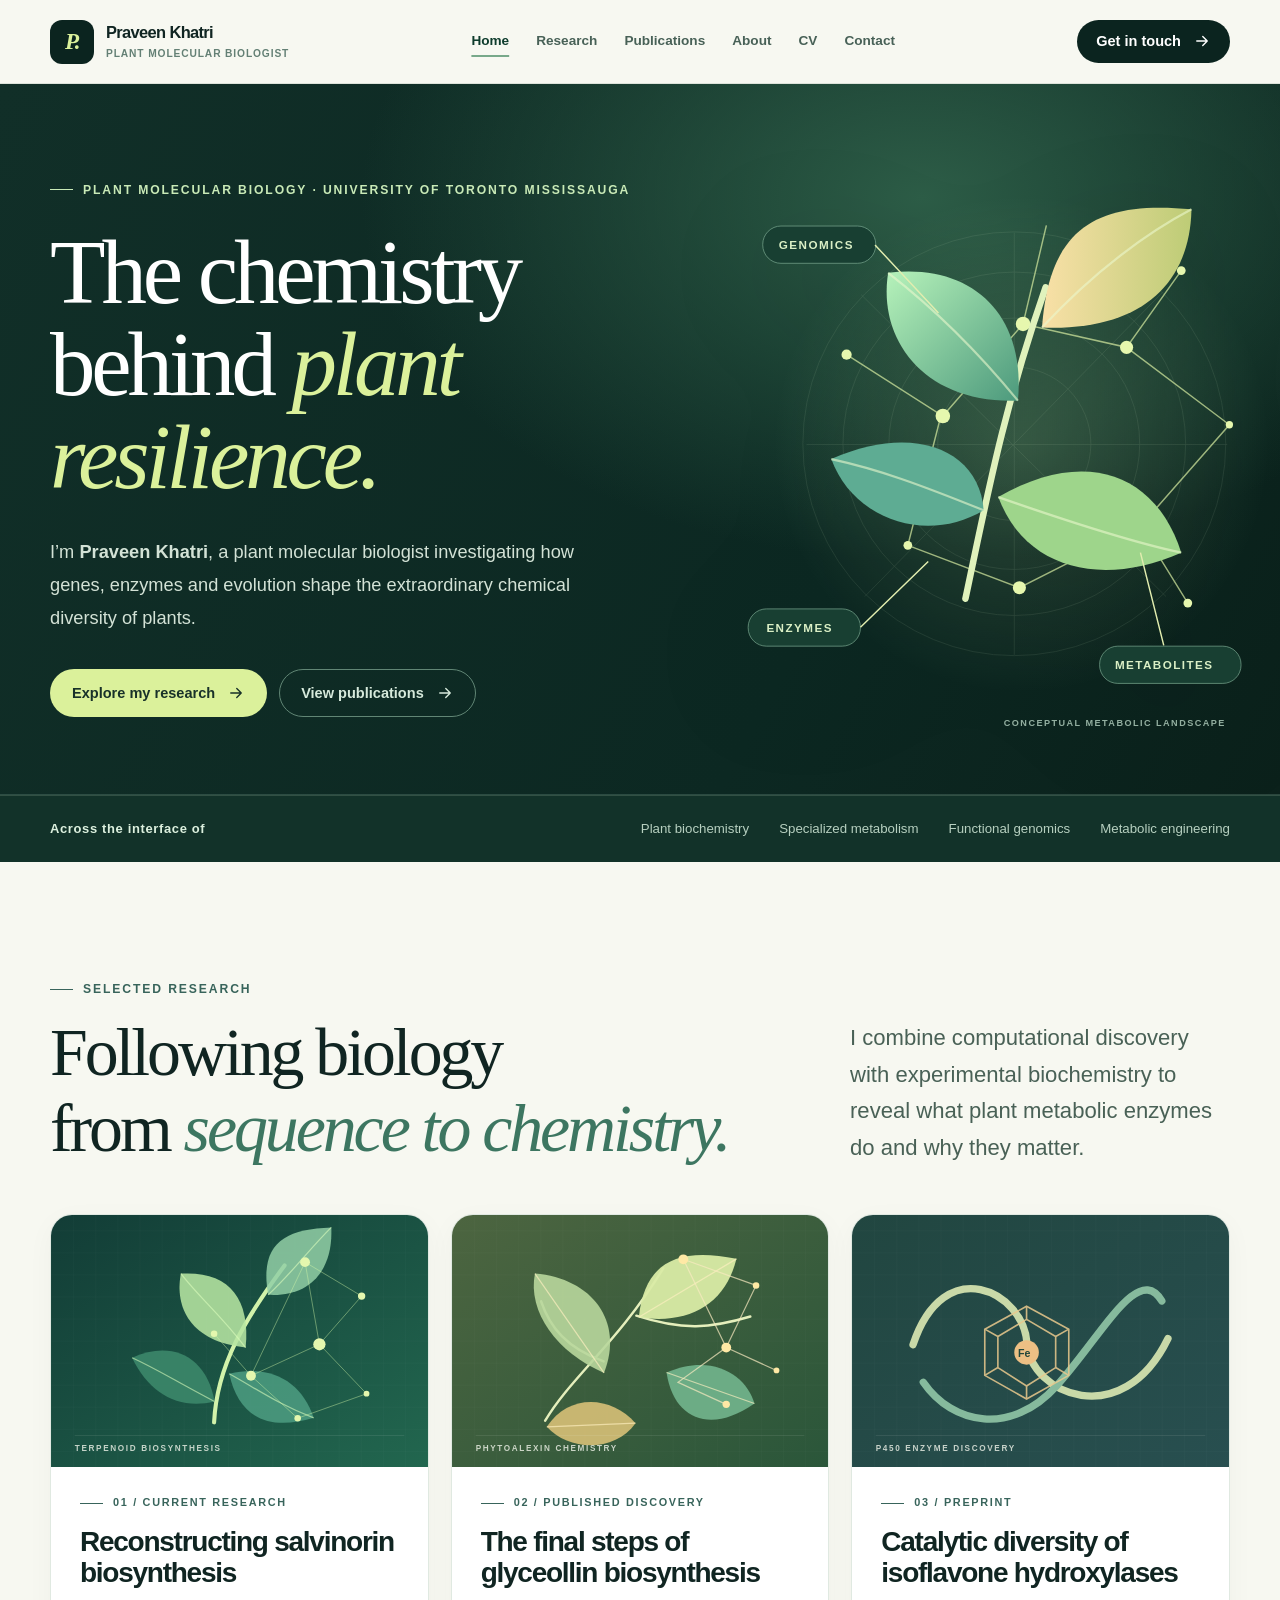
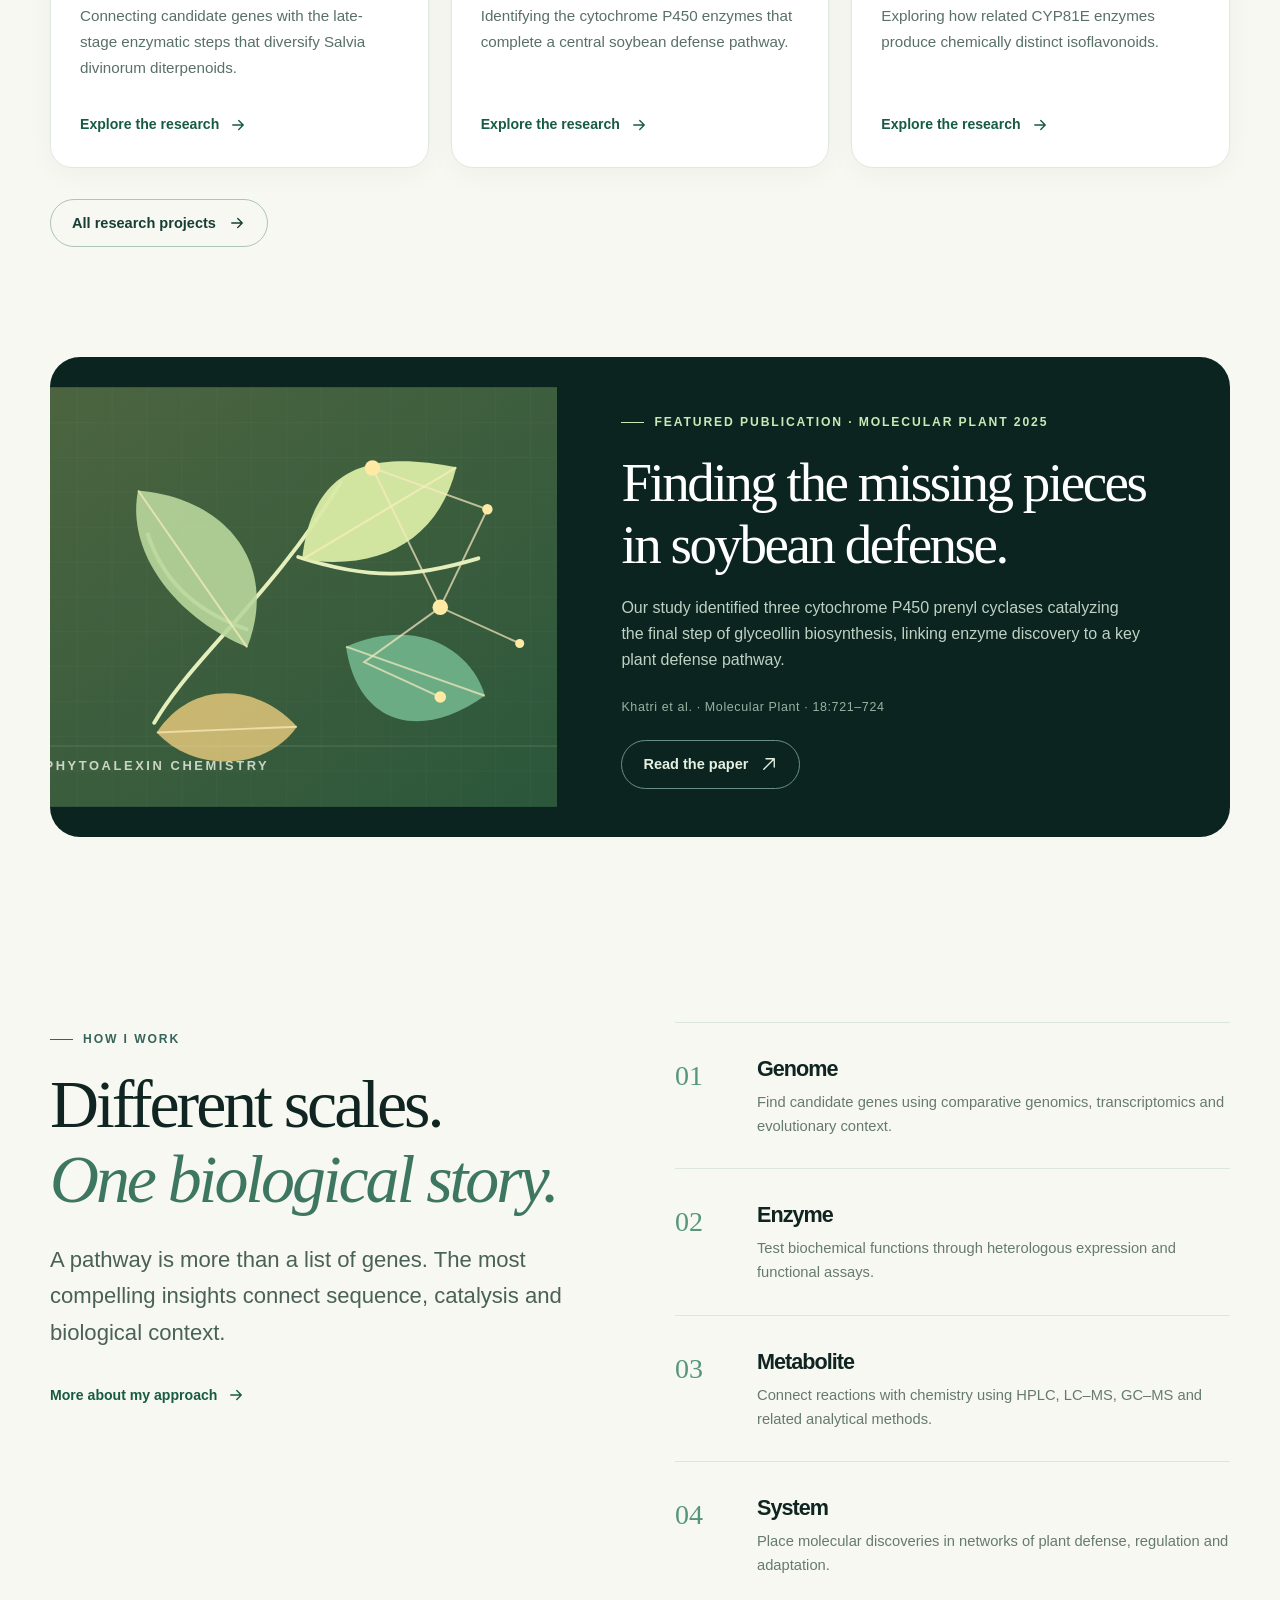
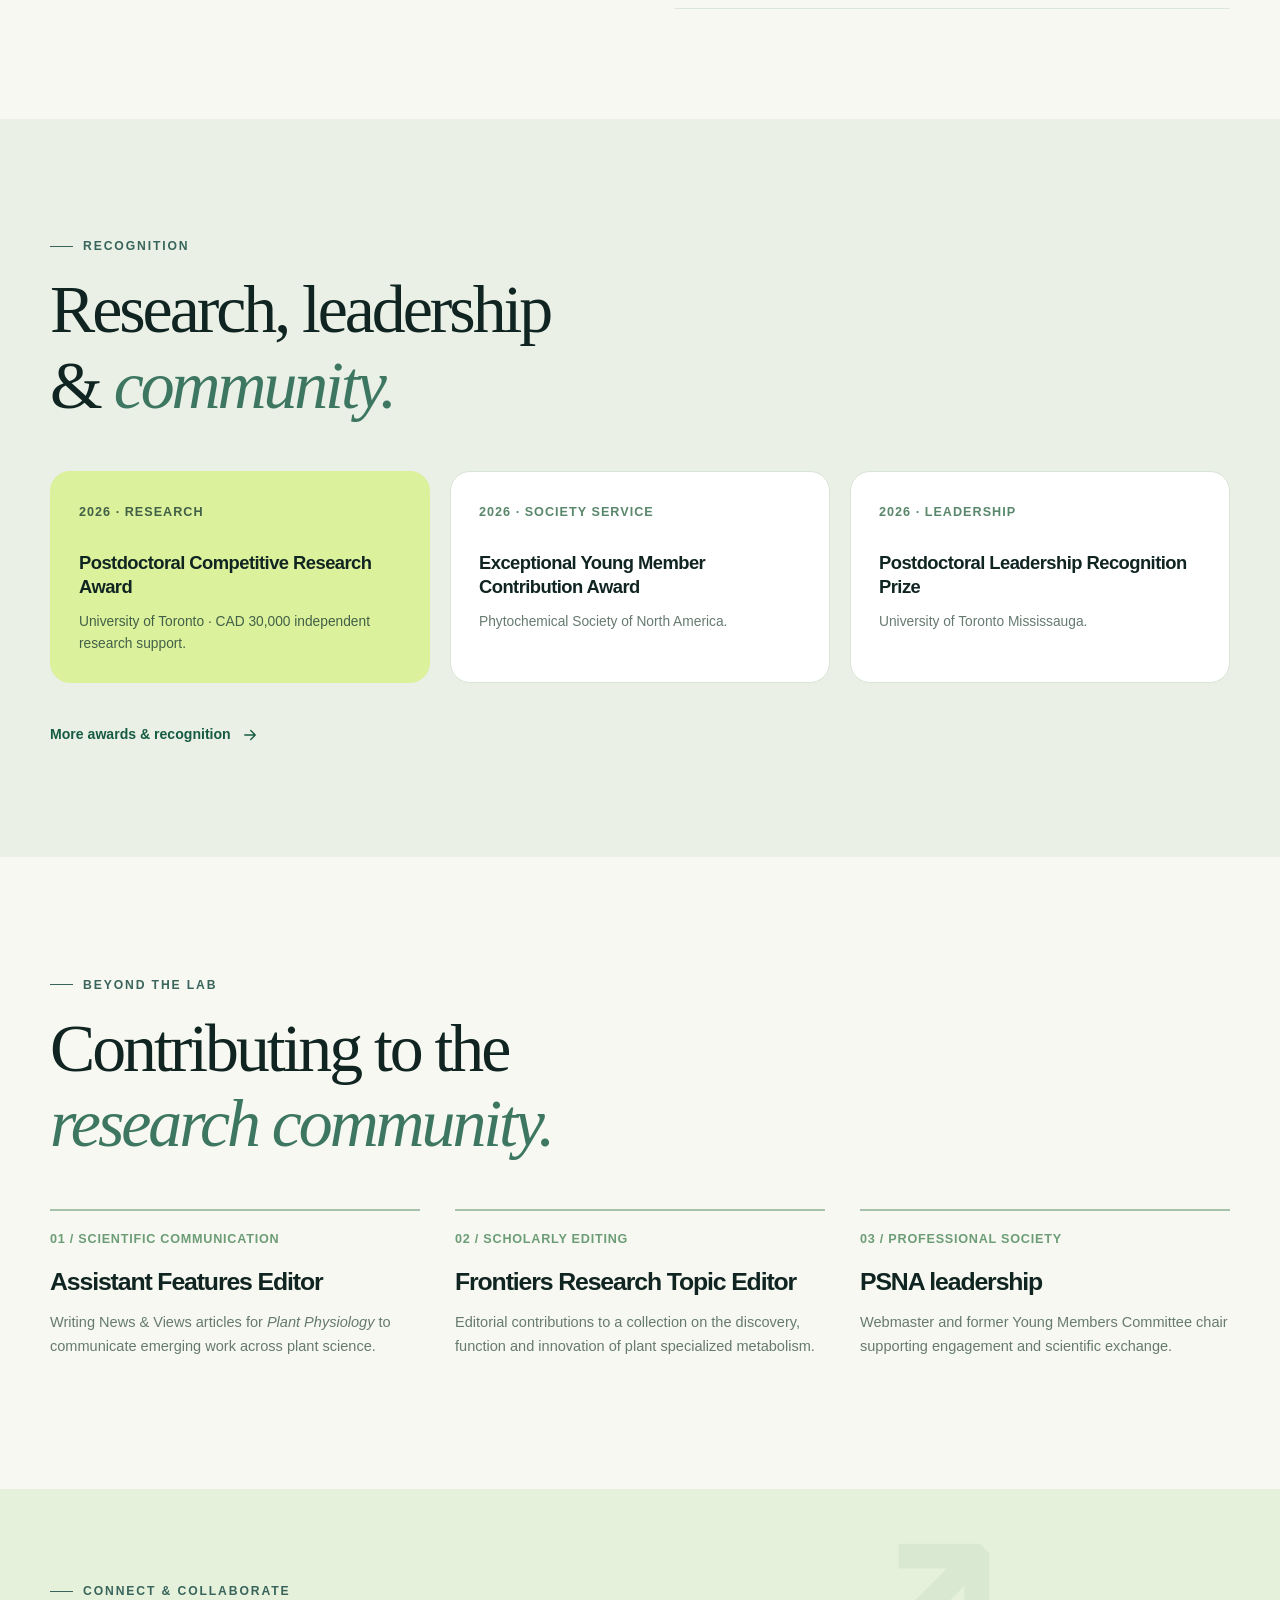
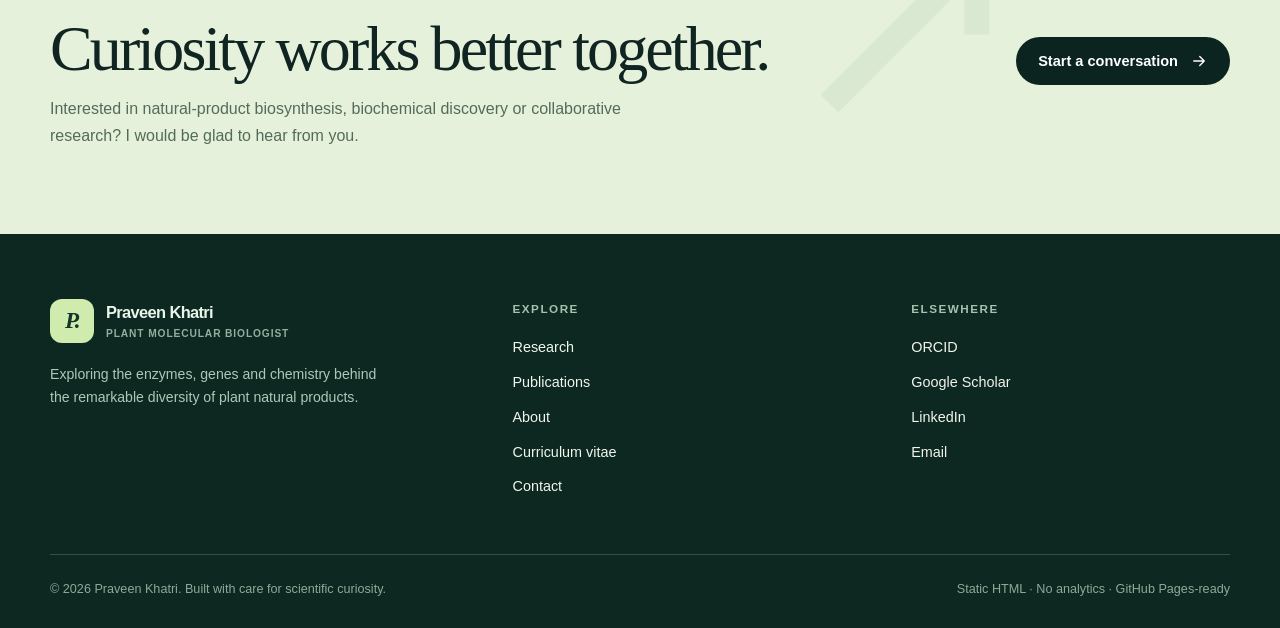
==== index.html @ a7a4a488 "Add files via upload" ====
<!doctype html><html lang="en"><head><meta charset="utf-8"><meta name="viewport" content="width=device-width,initial-scale=1"><meta name="color-scheme" content="light"><meta name="theme-color" content="#0b241f"><title>Plant specialized metabolism &amp; enzyme discovery | Praveen Khatri</title><meta name="description" content="Praveen Khatri is a plant molecular biologist at the University of Toronto Mississauga studying specialized metabolism, cytochrome P450 enzymes and plant defense."><meta name="author" content="Praveen Khatri"><meta property="og:type" content="website"><meta property="og:title" content="Plant specialized metabolism &amp; enzyme discovery | Praveen Khatri"><meta property="og:description" content="Praveen Khatri is a plant molecular biologist at the University of Toronto Mississauga studying specialized metabolism, cytochrome P450 enzymes and plant defense."><link rel="icon" type="image/png" sizes="192x192" href="assets/images/favicon.png"><link rel="apple-touch-icon" sizes="180x180" href="assets/images/apple-touch-icon.png"><link rel="stylesheet" href="assets/css/style.css"><script src="assets/js/main.js" defer></script></head><body><a class="skip-link" href="#main">Skip to main content</a><header class="site-header"><div class="shell nav-inner"><a class="brand" href="index.html" aria-label="Praveen Khatri, home"><span class="brand-mark" aria-hidden="true">P.</span><span class="brand-text">Praveen Khatri<span>Plant molecular biologist</span></span></a><nav class="site-nav" id="primary-navigation" aria-label="Main navigation"><a href="index.html" aria-current="page">Home</a><a href="research.html">Research</a><a href="publications.html">Publications</a><a href="about.html">About</a><a href="cv.html">CV</a><a href="contact.html" >Contact</a></nav><div class="nav-actions"><a class="btn btn-dark nav-cta" href="contact.html">Get in touch<svg aria-hidden="true" viewBox="0 0 24 24" fill="none" stroke="currentColor" stroke-width="1.8" stroke-linecap="round" stroke-linejoin="round"><path d="M5 12h14m-6-6 6 6-6 6"/></svg></a><button class="menu-toggle" type="button" data-menu-toggle aria-expanded="false" aria-controls="primary-navigation" aria-label="Toggle navigation"><svg viewBox="0 0 24 24" fill="none" stroke="currentColor" stroke-width="1.8" stroke-linecap="round"><path d="M4 7h16M4 12h16M4 17h16"/></svg></button></div></div></header><main id="main"><section class="hero"><div class="shell hero-grid"><div class="hero-content"><span class="eyebrow light">Plant molecular biology · University of Toronto Mississauga</span><h1>The chemistry behind <em>plant resilience.</em></h1><p class="intro">I’m <strong>Praveen Khatri</strong>, a plant molecular biologist investigating how genes, enzymes and evolution shape the extraordinary chemical diversity of plants.</p><div class="hero-actions"><a class="btn btn-primary" href="research.html">Explore my research<svg aria-hidden="true" viewBox="0 0 24 24" fill="none" stroke="currentColor" stroke-width="1.8" stroke-linecap="round" stroke-linejoin="round"><path d="M5 12h14m-6-6 6 6-6 6"/></svg></a><a class="btn btn-outline" href="publications.html">View publications<svg aria-hidden="true" viewBox="0 0 24 24" fill="none" stroke="currentColor" stroke-width="1.8" stroke-linecap="round" stroke-linejoin="round"><path d="M5 12h14m-6-6 6 6-6 6"/></svg></a></div></div><div class="hero-graphic"><img src="assets/images/hero-biosynthesis.svg" alt="Conceptual illustration connecting plant leaves, molecular networks and enzyme discovery" width="790" height="800"></div></div></section><div class="hero-foot"><div class="shell hero-foot-inner"><strong>Across the interface of</strong><div><span>Plant biochemistry</span><span>Specialized metabolism</span><span>Functional genomics</span><span>Metabolic engineering</span></div></div></div><section class="section"><div class="shell"><div class="section-header"><div><span class="eyebrow">Selected research</span><h2>Following biology<br>from <span class="serif-italic">sequence to chemistry.</span></h2></div><p class="lead">I combine computational discovery with experimental biochemistry to reveal what plant metabolic enzymes do and why they matter.</p></div><div class="grid-3"><article class="research-card"><img src="assets/images/art-salvia.svg" alt="Conceptual illustration: Reconstructing salvinorin biosynthesis" width="920" height="650"><div class="research-card-body"><span class="eyebrow">01 / Current research</span><h3>Reconstructing salvinorin biosynthesis</h3><p>Connecting candidate genes with the late-stage enzymatic steps that diversify Salvia divinorum diterpenoids.</p><a class="text-link" href="research.html">Explore the research<svg aria-hidden="true" viewBox="0 0 24 24" fill="none" stroke="currentColor" stroke-width="1.8" stroke-linecap="round" stroke-linejoin="round"><path d="M5 12h14m-6-6 6 6-6 6"/></svg></a></div></article><article class="research-card"><img src="assets/images/art-soybean.svg" alt="Conceptual illustration: The final steps of glyceollin biosynthesis" width="920" height="650"><div class="research-card-body"><span class="eyebrow">02 / Published discovery</span><h3>The final steps of glyceollin biosynthesis</h3><p>Identifying the cytochrome P450 enzymes that complete a central soybean defense pathway.</p><a class="text-link" href="research.html">Explore the research<svg aria-hidden="true" viewBox="0 0 24 24" fill="none" stroke="currentColor" stroke-width="1.8" stroke-linecap="round" stroke-linejoin="round"><path d="M5 12h14m-6-6 6 6-6 6"/></svg></a></div></article><article class="research-card"><img src="assets/images/art-enzyme.svg" alt="Conceptual illustration: Catalytic diversity of isoflavone hydroxylases" width="920" height="650"><div class="research-card-body"><span class="eyebrow">03 / Preprint</span><h3>Catalytic diversity of isoflavone hydroxylases</h3><p>Exploring how related CYP81E enzymes produce chemically distinct isoflavonoids.</p><a class="text-link" href="research.html">Explore the research<svg aria-hidden="true" viewBox="0 0 24 24" fill="none" stroke="currentColor" stroke-width="1.8" stroke-linecap="round" stroke-linejoin="round"><path d="M5 12h14m-6-6 6 6-6 6"/></svg></a></div></article></div><div style="margin-top:31px"><a class="btn btn-outline" href="research.html">All research projects<svg aria-hidden="true" viewBox="0 0 24 24" fill="none" stroke="currentColor" stroke-width="1.8" stroke-linecap="round" stroke-linejoin="round"><path d="M5 12h14m-6-6 6 6-6 6"/></svg></a></div></div></section><section class="section-sm" style="padding-top:0"><div class="shell"><div class="featured"><div class="featured-art"><img src="assets/images/art-soybean.svg" alt="Original conceptual illustration of soybean leaf chemistry and a molecular network" width="920" height="650"></div><div class="featured-content"><span class="eyebrow light">Featured publication · Molecular Plant 2025</span><h2>Finding the missing pieces in soybean defense.</h2><p>Our study identified three cytochrome P450 prenyl cyclases catalyzing the final step of glyceollin biosynthesis, linking enzyme discovery to a key plant defense pathway.</p><div class="meta">Khatri et al. · Molecular Plant · 18:721–724</div><a class="btn btn-outline" href="https://doi.org/10.1016/j.molp.2025.01.022" target="_blank" rel="noopener noreferrer">Read the paper<svg aria-hidden="true" viewBox="0 0 24 24" fill="none" stroke="currentColor" stroke-width="1.8" stroke-linecap="round" stroke-linejoin="round"><path d="M8 5h11v11M19 5 5 19"/></svg></a></div></div></div></section><section class="section"><div class="shell process-wrap"><div class="process-intro"><span class="eyebrow">How I work</span><h2>Different scales.<br><span class="serif-italic">One biological story.</span></h2><p class="lead">A pathway is more than a list of genes. The most compelling insights connect sequence, catalysis and biological context.</p><a class="text-link" href="about.html">More about my approach<svg aria-hidden="true" viewBox="0 0 24 24" fill="none" stroke="currentColor" stroke-width="1.8" stroke-linecap="round" stroke-linejoin="round"><path d="M5 12h14m-6-6 6 6-6 6"/></svg></a></div><div class="process-list"><div class="process-item"><span class="process-number">01</span><div><h3>Genome</h3><p>Find candidate genes using comparative genomics, transcriptomics and evolutionary context.</p></div></div><div class="process-item"><span class="process-number">02</span><div><h3>Enzyme</h3><p>Test biochemical functions through heterologous expression and functional assays.</p></div></div><div class="process-item"><span class="process-number">03</span><div><h3>Metabolite</h3><p>Connect reactions with chemistry using HPLC, LC–MS, GC–MS and related analytical methods.</p></div></div><div class="process-item"><span class="process-number">04</span><div><h3>System</h3><p>Place molecular discoveries in networks of plant defense, regulation and adaptation.</p></div></div></div></div></section><section class="section honors-section"><div class="shell"><div class="section-header"><div><span class="eyebrow">Recognition</span><h2>Research, leadership<br>&amp; <span class="serif-italic">community.</span></h2></div></div><div class="award-highlight"><article class="award-card"><span class="year">2026 · RESEARCH</span><h3>Postdoctoral Competitive Research Award</h3><p>University of Toronto · CAD 30,000 independent research support.</p></article><article class="award-card"><span class="year">2026 · SOCIETY SERVICE</span><h3>Exceptional Young Member Contribution Award</h3><p>Phytochemical Society of North America.</p></article><article class="award-card"><span class="year">2026 · LEADERSHIP</span><h3>Postdoctoral Leadership Recognition Prize</h3><p>University of Toronto Mississauga.</p></article></div><div style="margin-top:28px"><a class="text-link" href="about.html#awards">More awards &amp; recognition<svg aria-hidden="true" viewBox="0 0 24 24" fill="none" stroke="currentColor" stroke-width="1.8" stroke-linecap="round" stroke-linejoin="round"><path d="M5 12h14m-6-6 6 6-6 6"/></svg></a></div></div></section><section class="section"><div class="shell"><div class="section-header"><div><span class="eyebrow">Beyond the lab</span><h2>Contributing to the<br><span class="serif-italic">research community.</span></h2></div></div><div class="community-grid"><article class="community-col"><span class="num">01 / SCIENTIFIC COMMUNICATION</span><h3>Assistant Features Editor</h3><p>Writing News &amp; Views articles for <em>Plant Physiology</em> to communicate emerging work across plant science.</p></article><article class="community-col"><span class="num">02 / SCHOLARLY EDITING</span><h3>Frontiers Research Topic Editor</h3><p>Editorial contributions to a collection on the discovery, function and innovation of plant specialized metabolism.</p></article><article class="community-col"><span class="num">03 / PROFESSIONAL SOCIETY</span><h3>PSNA leadership</h3><p>Webmaster and former Young Members Committee chair supporting engagement and scientific exchange.</p></article></div></div></section><section class="cta-band"><div class="shell cta-inner"><div><span class="eyebrow">Connect & collaborate</span><h2>Curiosity works better together.</h2><p>Interested in natural-product biosynthesis, biochemical discovery or collaborative research? I would be glad to hear from you.</p></div><a class="btn btn-dark" href="contact.html">Start a conversation<svg aria-hidden="true" viewBox="0 0 24 24" fill="none" stroke="currentColor" stroke-width="1.8" stroke-linecap="round" stroke-linejoin="round"><path d="M5 12h14m-6-6 6 6-6 6"/></svg></a></div></section></main><footer class="site-footer"><div class="shell"><div class="footer-grid"><div class="footer-brand"><a class="brand" href="index.html"><span class="brand-mark" aria-hidden="true">P.</span><span class="brand-text">Praveen Khatri<span>Plant molecular biologist</span></span></a><p>Exploring the enzymes, genes and chemistry behind the remarkable diversity of plant natural products.</p></div><div><div class="footer-title">Explore</div><div class="footer-links"><a href="research.html">Research</a><a href="publications.html">Publications</a><a href="about.html">About</a><a href="cv.html">Curriculum vitae</a><a href="contact.html">Contact</a></div></div><div><div class="footer-title">Elsewhere</div><div class="footer-links"><a href="https://orcid.org/0000-0001-6589-3450" target="_blank" rel="noopener noreferrer">ORCID</a><a href="https://bit.ly/3sAjuCn" target="_blank" rel="noopener noreferrer">Google Scholar</a><a href="https://www.linkedin.com/in/pkhatri4/" target="_blank" rel="noopener noreferrer">LinkedIn</a><a href="mailto:praveen.khatri@utoronto.ca">Email</a></div></div></div><div class="footer-bottom"><span>© <span data-year>2026</span> Praveen Khatri. Built with care for scientific curiosity.</span><span>Static HTML · No analytics · GitHub Pages-ready</span></div></div></footer></body></html>
---- assets/css/style.css ----
/* Praveen Khatri academic portfolio · 2026
   A lightweight, accessible, build-free static site. */
:root{--ink:#102522;--ink-2:#304941;--muted:#667a70;--cream:#f7f8f1;--paper:#ffffff;--line:#dce6dc;--forest:#163e35;--deep:#0b241f;--mint:#c9eab7;--lime:#dbf19b;--orange:#eebc80;--radius:22px;--shadow:0 28px 74px rgba(10,45,34,.10);--shell:1180px;color-scheme:light}
*{box-sizing:border-box}html{scroll-behavior:smooth;scroll-padding-top:95px}body{margin:0;background:var(--cream);color:var(--ink);font-family:Inter,-apple-system,BlinkMacSystemFont,"Segoe UI",Arial,sans-serif;line-height:1.65;-webkit-font-smoothing:antialiased}body.menu-open{overflow:hidden}[hidden]{display:none!important}a{color:inherit;text-decoration:none}button,input{font:inherit}button{cursor:pointer}img,svg{max-width:100%}img{display:block}p{margin:0 0 1.3rem}h1,h2,h3,h4{margin:0;line-height:1.11;letter-spacing:-.045em}h1,h2,.serif{font-family:"Iowan Old Style","Baskerville","Palatino Linotype",Georgia,serif;font-weight:500}h1{font-size:clamp(3.8rem,7.5vw,7.4rem)}h2{font-size:clamp(2.9rem,5.3vw,5.1rem)}h3{font-size:clamp(1.4rem,2.4vw,2rem)}.shell{width:min(var(--shell),calc(100% - 64px));margin-inline:auto}.narrow{max-width:870px}.section{padding:110px 0}.section-sm{padding:75px 0}.muted{color:var(--muted)}.eyebrow{display:inline-flex;align-items:center;gap:10px;font-size:.76rem;letter-spacing:.155em;text-transform:uppercase;font-weight:800;color:#38645b}.eyebrow:before{content:"";width:23px;height:1px;background:currentColor}.eyebrow.light{color:var(--mint)}.eyebrow.light:before{background:var(--mint)}.serif-italic{font-style:italic;font-weight:400;color:#3d7661}.lead{font-size:clamp(1.15rem,2vw,1.38rem);line-height:1.65;color:#496156}.small{font-size:.88rem}.caps{font-size:.72rem;text-transform:uppercase;letter-spacing:.13em;font-weight:800}.tag{display:inline-block;border:1px solid #cbdccf;padding:5px 12px;border-radius:99px;font-size:.73rem;letter-spacing:.05em;font-weight:700;color:#2c6150;background:rgba(255,255,255,.68)}.tag.dark{border-color:#436657;background:#204439;color:#d6f1c9}.tag.accent{background:var(--lime);color:var(--deep);border-color:transparent}.inline-link{color:#246d4f;text-decoration:underline;text-decoration-thickness:1px;text-underline-offset:5px;font-weight:650}.inline-link:hover{color:#144a34}.pill-row{display:flex;flex-wrap:wrap;gap:9px}.btn{display:inline-flex;align-items:center;justify-content:center;gap:12px;padding:14px 21px;border:1px solid transparent;border-radius:99px;font-weight:740;font-size:.91rem;line-height:1.25;transition:transform .18s,background .18s,border-color .18s,box-shadow .18s}.btn:hover{transform:translateY(-2px)}.btn-primary{background:var(--lime);color:#183129}.btn-primary:hover{background:#e5f5b9;box-shadow:0 8px 26px rgba(184,220,139,.28)}.btn-dark{background:var(--deep);color:#fff}.btn-dark:hover{background:#275546}.btn-outline{border-color:#acc5b7;background:transparent;color:var(--forest)}.btn-outline:hover{background:#edf5ec}.btn-text{padding-left:0;padding-right:0;color:var(--forest)}.btn-text:hover{color:#3d7a62}.btn svg,.text-link svg{width:18px;height:18px;flex-shrink:0}.btn:focus-visible,a:focus-visible,button:focus-visible,input:focus-visible{outline:3px solid #f2ac59;outline-offset:4px}
.skip-link{position:absolute;top:-100px;left:16px;z-index:90;padding:10px 20px;background:var(--lime)}.skip-link:focus{top:12px}.site-header{position:sticky;top:0;background:rgba(247,248,241,.95);backdrop-filter:blur(18px);border-bottom:1px solid rgba(39,79,59,.12);z-index:50}.nav-inner{height:83px;display:flex;justify-content:space-between;align-items:center;gap:22px}.brand{display:inline-flex;align-items:center;gap:12px;flex-shrink:0}.brand-mark{display:grid;place-items:center;background:var(--deep);color:var(--lime);border-radius:12px;width:44px;height:44px;font-family:Georgia,serif;font-style:italic;font-weight:bold;font-size:23px;letter-spacing:-.06em}.brand-text{font-weight:800;font-size:1.03rem;line-height:1.1;letter-spacing:-.04em}.brand-text span{display:block;font-size:.64rem;letter-spacing:.085em;color:#648075;font-weight:600;margin-top:7px;text-transform:uppercase}.site-nav{display:flex;gap:27px;align-items:center}.site-nav a{font-weight:680;color:#486157;font-size:.85rem;transition:color .2s}.site-nav a:hover,.site-nav a[aria-current="page"]{color:#0e3c2d}.site-nav a[aria-current="page"]{text-decoration:underline;text-decoration-color:#78a98a;text-decoration-thickness:2px;text-underline-offset:10px}.nav-actions{display:flex;align-items:center;gap:8px}.nav-cta{padding:11px 18px}.menu-toggle{display:none;border:1px solid var(--line);background:transparent;border-radius:12px;width:43px;height:43px;align-items:center;justify-content:center}.menu-toggle svg{width:24px;height:24px}.nav-overlay{display:none}
.hero{background:radial-gradient(ellipse at 72% 16%,#2d5d47 0,transparent 43%),linear-gradient(118deg,#112f28 0,#0c2822 66%,#0b211b 100%);color:#fff;position:relative;overflow:hidden}.hero:after{content:"";position:absolute;inset:auto 0 0;height:1px;background:#66897c;opacity:.35}.hero-grid{display:grid;grid-template-columns:1.12fr .88fr;min-height:658px;align-items:center;gap:18px;padding-top:68px;padding-bottom:58px}.hero-content{position:relative;z-index:2}.hero h1{max-width:790px;line-height:1.02;font-size:clamp(4rem,7.1vw,7rem);margin:27px 0 30px}.hero h1 em{color:var(--lime);font-weight:400}.hero .intro{max-width:565px;color:#d3e2d6;font-size:1.14rem;line-height:1.83}.hero-actions{display:flex;gap:12px;flex-wrap:wrap;margin-top:34px}.hero-actions .btn-outline{color:#d6e9db;border-color:#618675}.hero-actions .btn-outline:hover{background:#23473a}.hero-graphic{align-self:center;margin-right:-65px;position:relative}.hero-graphic:after{content:"CONCEPTUAL METABOLIC LANDSCAPE";display:block;position:absolute;right:12%;bottom:1%;font-size:.57rem;font-weight:800;letter-spacing:.16em;color:#93afa0}.hero-graphic img{width:100%;height:585px;object-fit:contain;filter:drop-shadow(0 26px 54px rgba(0,0,0,.13))}.hero-foot{border-top:1px solid rgba(215,234,212,.16);background:#123229}.hero-foot-inner{padding:22px 0;display:flex;align-items:center;justify-content:space-between;gap:18px;flex-wrap:wrap}.hero-foot strong{font-size:.81rem;letter-spacing:.05em;color:#dcf0de}.hero-foot div{display:flex;align-items:center;gap:30px;color:#b7d0c0;font-size:.83rem;flex-wrap:wrap}.hero-foot span{white-space:nowrap}
.section-header{display:flex;align-items:end;justify-content:space-between;gap:25px;margin-bottom:48px}.section-header h2{margin-top:16px;max-width:820px}.section-header .lead{max-width:380px;margin:0}.grid-3{display:grid;grid-template-columns:repeat(3,minmax(0,1fr));gap:22px}.grid-2{display:grid;grid-template-columns:repeat(2,minmax(0,1fr));gap:23px}.research-card{background:#fff;border:1px solid #e0e9e1;border-radius:var(--radius);overflow:hidden;box-shadow:0 7px 28px rgba(18,56,41,.035);transition:transform .2s,box-shadow .2s;display:flex;flex-direction:column}.research-card:hover{transform:translateY(-7px);box-shadow:var(--shadow)}.research-card>img{height:252px;width:100%;object-fit:cover}.research-card-body{padding:27px 29px 30px;display:flex;flex-direction:column;flex:1}.research-card .eyebrow{font-size:.68rem}.research-card h3{font-size:1.75rem;margin:14px 0 15px}.research-card p{font-size:.95rem;color:#597067;line-height:1.7}.text-link{display:inline-flex;align-items:center;gap:10px;align-self:flex-start;font-size:.88rem;color:#165b42;font-weight:800;margin-top:auto;padding-top:12px}.text-link:hover{gap:15px}.text-link svg{transition:transform .2s}
.featured{background:var(--deep);border-radius:30px;color:#fff;position:relative;overflow:hidden;display:grid;grid-template-columns:.86fr 1.14fr;align-items:center}.featured-art{min-height:420px;background:#153b31}.featured-art img{width:100%;height:100%;max-height:465px;min-height:420px;object-fit:cover}.featured-content{padding:48px clamp(27px,5vw,72px)}.featured-content h2{font-size:clamp(2.3rem,4.3vw,4.2rem);margin:20px 0}.featured-content p{color:#bed2c4;max-width:520px}.featured-content .meta{font-size:.78rem;color:#96b3a3;letter-spacing:.05em;margin:23px 0}.featured-content .btn-outline{border-color:#699181;color:#e4f1e2}.featured-content .btn-outline:hover{background:#244a3a}
.process-wrap{display:grid;grid-template-columns:1.0fr 1.0fr;gap:70px;align-items:start}.process-intro{position:sticky;top:120px}.process-intro h2{margin:18px 0 24px}.process-list{border-top:1px solid var(--line)}.process-item{padding:30px 0;border-bottom:1px solid var(--line);display:grid;grid-template-columns:64px 1fr;gap:18px}.process-number{color:#56967b;font-family:Georgia,serif;font-size:1.75rem}.process-item h3{font-size:1.35rem;margin:4px 0 9px}.process-item p{color:var(--muted);font-size:.92rem;margin:0}
.honors-section{background:#eaf0e6}.award-highlight{display:grid;grid-template-columns:1fr 1fr 1fr;gap:20px}.award-card{background:#fff;border:1px solid #d9e5d7;padding:26px 28px;min-height:207px;border-radius:20px}.award-card .year{display:inline-block;font-size:.79rem;font-weight:850;letter-spacing:.08em;color:#59876b;margin-bottom:28px}.award-card h3{font:700 1.15rem/1.3 Inter,-apple-system,Arial,sans-serif;letter-spacing:-.03em;margin-bottom:12px}.award-card p{font-size:.86rem;color:var(--muted);margin:0}.award-card:first-child{background:var(--lime);border-color:var(--lime)}.award-card:first-child .year,.award-card:first-child p{color:#426048}
.community-grid{display:grid;grid-template-columns:1fr 1fr 1fr;gap:35px}.community-col{padding-top:18px;border-top:2px solid #a7c2aa}.community-col .num{display:block;color:#6c9d77;font-size:.79rem;letter-spacing:.06em;font-weight:800;margin-bottom:18px}.community-col h3{font-size:1.55rem;margin-bottom:14px}.community-col p{font-size:.91rem;color:var(--muted)}
.cta-band{background:#e5f1db;overflow:hidden;position:relative}.cta-inner{padding:85px 0;display:grid;grid-template-columns:1fr auto;align-items:center;gap:50px;position:relative}.cta-inner:after{content:"↗";font-family:Georgia,serif;font-size:300px;line-height:1;position:absolute;right:17%;top:-20px;color:rgba(63,122,71,.07);pointer-events:none}.cta-inner h2{margin:12px 0;font-size:clamp(2.9rem,5vw,4.6rem);position:relative;z-index:1}.cta-inner p{color:#536c5a;max-width:610px;margin:0}.cta-inner .btn{position:relative;z-index:1}
.site-footer{background:#0d2821;color:#d8e8d8;padding:65px 0 28px}.footer-grid{display:grid;grid-template-columns:1.2fr 1fr 1fr;gap:80px;padding-bottom:55px}.footer-brand .brand-mark{background:#cfebad;color:#12372a}.footer-brand .brand-text{color:#e9f4ea}.footer-brand .brand-text span{color:#91ae9f}.footer-grid p{color:#aec8b8;margin:20px 0 0;max-width:340px;font-size:.88rem}.footer-title{color:#a5c2ae;font-size:.73rem;text-transform:uppercase;letter-spacing:.13em;font-weight:800;margin-bottom:18px}.footer-links{display:grid;grid-template-columns:1fr;gap:11px}.footer-links a{font-size:.9rem;color:#f0f5ed}.footer-links a:hover{color:var(--lime)}.footer-bottom{border-top:1px solid #315145;padding-top:24px;display:flex;justify-content:space-between;gap:15px;flex-wrap:wrap;color:#8caa99;font-size:.79rem}
/* Interior pages */
.page-hero{background:var(--deep);color:#fff;padding:99px 0 104px;overflow:hidden;position:relative}.page-hero:before{content:"";width:650px;height:650px;border:1px solid rgba(203,238,204,.12);border-radius:50%;position:absolute;right:-180px;top:-300px;box-shadow:0 0 0 110px rgba(151,192,149,.035),0 0 0 230px rgba(151,192,149,.027)}.page-hero .shell{position:relative}.page-hero h1{font-size:clamp(3.7rem,7vw,6.6rem);max-width:1000px;margin:23px 0}.page-hero p{font-size:1.18rem;color:#c0d7c7;max-width:700px;margin:0}.page-hero .bread{margin-bottom:38px;color:#91b19c;text-transform:uppercase;letter-spacing:.14em;font-size:.7rem;font-weight:800}.page-hero .bread a:hover{color:#d4f5b3}.page-hero .bread span{padding-inline:10px}.subnav{display:flex;gap:12px;flex-wrap:wrap;margin-top:26px}.subnav a{border:1px solid #678e78;color:#d2ebda;padding:8px 15px;border-radius:50px;font-size:.81rem;font-weight:750}.subnav a:hover{background:#2b5241}
.project-panel{display:grid;grid-template-columns:1fr 1fr;gap:55px;align-items:center;padding:50px 0;border-bottom:1px solid var(--line)}.project-panel.reverse .project-text{order:2}.project-panel.reverse .project-image{order:1}.project-panel .project-image{overflow:hidden;border-radius:25px}.project-panel .project-image img{width:100%;height:430px;object-fit:cover}.project-text .caps{color:#50896d}.project-text h2{font-size:clamp(2.4rem,3.8vw,4rem);margin:12px 0 22px}.project-text p{color:#567067;font-size:.99rem}.project-text h4{font-size:.72rem;letter-spacing:.11em;text-transform:uppercase;font-weight:850;margin:23px 0 10px}.project-text .pill-row{margin-top:14px}.project-text .text-link{margin-top:19px}.research-note{padding:27px 31px;background:#e8f1e6;border-left:4px solid #6caa7c;border-radius:0 16px 16px 0;color:#365446;font-size:.92rem}
.pubs-intro{max-width:850px;margin-bottom:34px}.filter-panel{display:grid;grid-template-columns:auto 1fr;gap:22px;align-items:center;padding:19px 22px;border:1px solid #d9e6da;border-radius:18px;background:#fff;margin:30px 0 20px}.filter-tabs{display:flex;flex-wrap:wrap;gap:6px}.filter-button{border:0;border-radius:30px;padding:9px 14px;background:transparent;color:#5d7768;font-size:.83rem;font-weight:750}.filter-button[aria-pressed="true"]{background:#133d2d;color:#fff}.filter-button:hover:not([aria-pressed="true"]){background:#e9f3e6}.search-wrap{position:relative;justify-self:end;width:min(100%,285px)}.search-wrap svg{position:absolute;width:18px;height:18px;left:13px;top:50%;transform:translateY(-50%);color:#68907c}.search-wrap input{width:100%;padding:10px 12px 10px 39px;border:1px solid #d7e4d9;border-radius:11px;background:#fafdfa;font-size:.84rem;color:var(--ink)}.result-count{font-size:.8rem;color:#61776b;font-weight:700;margin:0 0 17px}.pub-list{border-top:1px solid var(--line)}.pub{display:grid;grid-template-columns:78px 1fr auto;gap:28px;padding:29px 10px 30px;border-bottom:1px solid var(--line);align-items:start}.pub-year{color:#57806c;font-family:Georgia,serif;font-size:1.35rem;padding-top:3px}.pub .pub-type{font-size:.67rem;text-transform:uppercase;letter-spacing:.125em;font-weight:850;color:#6b8978;margin:1px 0 10px}.pub-title{font-family:Georgia,"Times New Roman",serif;letter-spacing:-.022em;line-height:1.28;font-size:1.48rem;color:#193b30;margin:0 0 10px}.pub-authors,.pub-source{color:#60766a;font-size:.89rem;line-height:1.56;margin:0 0 5px}.pub-source{font-style:italic}.pub-actions{display:flex;gap:12px;flex-wrap:wrap;margin-top:11px}.pub-actions a,.pub-actions button{display:inline-flex;align-items:center;gap:5px;color:#225d46;font-size:.8rem;font-weight:800;background:none;border:0;padding:4px 0}.pub-actions a:hover,.pub-actions button:hover{text-decoration:underline;text-underline-offset:4px}.pub-actions svg{height:14px;width:14px}.pub-status{justify-self:end;white-space:nowrap}.empty-state{background:#fff;border:1px solid var(--line);border-radius:18px;padding:30px;display:none}.empty-state.show{display:block}
.about-intro{display:grid;grid-template-columns:1.2fr .8fr;gap:75px;align-items:start}.about-intro h2{font-size:clamp(2.5rem,4.4vw,4.5rem);margin:17px 0 25px}.about-intro p{color:#52695e}.quote-card{border-radius:24px;background:#163f32;color:#eff9e7;padding:37px 35px;position:relative}.quote-card:before{content:'“';font-family:Georgia,serif;position:absolute;top:0;right:20px;font-size:9rem;color:rgba(221,245,178,.11);line-height:1}.quote-card h3{font-size:2.3rem;font-weight:400;line-height:1.2;position:relative}.quote-card .small{display:block;color:#b3d4bb;margin-top:34px}.timeline{position:relative;border-left:1px solid #acd0b7;padding-left:40px;margin-left:10px}.timeline-entry{position:relative;padding:0 0 38px}.timeline-entry:before{content:"";position:absolute;left:-48px;top:5px;width:15px;height:15px;border-radius:50%;border:3px solid var(--cream);background:#3c8861;box-shadow:0 0 0 1px #3c8861}.timeline-entry .time{font-size:.76rem;font-weight:850;letter-spacing:.08em;color:#539075}.timeline-entry h3{font-size:1.45rem;margin:8px 0}.timeline-entry p{max-width:700px;color:var(--muted);font-size:.91rem}.award-list{display:grid;grid-template-columns:repeat(2,1fr);gap:15px}.award-line{display:flex;gap:18px;border-bottom:1px solid var(--line);padding:23px 0}.award-line .award-year{font-family:Georgia,serif;font-size:1.35rem;color:#518c6a;width:60px;flex-shrink:0}.award-line strong{font-size:1rem;line-height:1.35;display:block}.award-line p{color:var(--muted);font-size:.85rem;margin:6px 0 0}.service-columns{display:grid;grid-template-columns:repeat(2,1fr);gap:20px}.service-card{background:#fff;border-radius:20px;padding:29px;border:1px solid var(--line)}.service-card span{font-size:.75rem;letter-spacing:.1em;font-weight:850;color:#608776}.service-card h3{font-size:1.4rem;margin:11px 0}.service-card p{color:var(--muted);font-size:.91rem;margin:0}
.cv-block{background:#fff;border:1px solid var(--line);border-radius:22px;padding:30px 37px;margin:22px 0}.cv-block h3{font-size:1.55rem;margin:0 0 23px}.cv-entry{display:grid;grid-template-columns:180px 1fr;gap:26px;padding:19px 0;border-top:1px solid #e6ede7}.cv-date{font-size:.82rem;color:#618571;font-weight:780}.cv-entry h4{font-size:1.04rem;letter-spacing:-.012em;font-weight:800;margin:0 0 3px}.cv-entry p{font-size:.9rem;color:#627569;margin:0}.cv-toolbar{display:flex;align-items:center;justify-content:space-between;flex-wrap:wrap;gap:25px;margin-bottom:38px}.cv-toolbar p{margin:0;max-width:610px}.skill-groups{display:grid;grid-template-columns:repeat(2,1fr);gap:15px}.skill-group{border:1px solid var(--line);padding:22px;border-radius:16px;background:#f9fcf6}.skill-group h4{font-size:.94rem;margin-bottom:10px}.skill-group p{color:#587265;font-size:.86rem;margin:0}
.contact-layout{display:grid;grid-template-columns:1fr 1fr;gap:74px}.contact-intro h2{margin:16px 0 22px}.contact-intro p{color:var(--muted);max-width:490px}.contact-email{color:#1a5940;display:inline-block;font-family:Georgia,serif;font-size:clamp(1.4rem,2.4vw,2.4rem);border-bottom:1px solid #74a688;padding-bottom:8px;margin:20px 0}.contact-email:hover{color:#529069}.contact-cards{display:grid;gap:13px}.contact-card{background:#fff;border:1px solid var(--line);padding:22px 24px;border-radius:17px;display:flex;align-items:center;justify-content:space-between;gap:10px}.contact-card h3{font-family:inherit;font-size:1rem;font-weight:780;letter-spacing:0;margin-bottom:3px}.contact-card span{font-size:.82rem;color:var(--muted)}.contact-card svg{width:21px;color:#488062}.contact-card:hover{background:#eff6ea}
.not-found{padding:14vh 0}.not-found h1{font-size:6rem}.not-found h2{font-size:2rem}
@media (max-width:1050px){.site-nav{gap:16px}.hero-grid{grid-template-columns:1.2fr .8fr}.hero-graphic{margin-right:-90px}.hero-graphic img{height:475px}.section-header{align-items:start}.section-header .lead{display:none}.filter-panel{grid-template-columns:1fr}.search-wrap{justify-self:stretch;width:100%}.project-panel{gap:36px}.project-panel .project-image img{height:385px}}
@media (max-width:820px){.shell{width:min(var(--shell),calc(100% - 42px))}.section{padding:75px 0}.section-sm{padding:55px 0}.nav-inner{height:73px}.nav-actions .nav-cta{display:none}.menu-toggle{display:flex}.site-nav{display:none;position:fixed;top:72px;left:0;right:0;background:var(--cream);padding:30px 24px 38px;flex-direction:column;align-items:stretch;gap:0;border-bottom:1px solid var(--line);box-shadow:0 15px 30px #0001}.site-nav.open{display:flex}.site-nav a{padding:13px 8px;font-size:1.04rem}.site-nav a[aria-current="page"]{text-decoration:none}.hero-grid{grid-template-columns:1fr;min-height:auto;padding-top:80px;padding-bottom:40px}.hero-content{z-index:2}.hero h1{max-width:760px;margin:20px 0;font-size:clamp(3.9rem,11.5vw,6.7rem)}.hero-graphic{margin:0 auto;max-width:590px;width:100%}.hero-graphic img{height:375px}.hero-graphic:after{right:0}.grid-3,.award-highlight,.community-grid{grid-template-columns:1fr 1fr}.grid-3 .research-card:last-child{grid-column:span 2}.featured{grid-template-columns:1fr}.featured-art{min-height:280px}.featured-art img{height:290px;min-height:0}.featured-content{padding:40px}.process-wrap{grid-template-columns:1fr;gap:28px}.process-intro{position:static}.cta-inner{grid-template-columns:1fr;gap:25px;padding:66px 0}.footer-grid{gap:25px}.project-panel{grid-template-columns:1fr;gap:28px}.project-panel.reverse .project-text,.project-panel.reverse .project-image{order:initial}.project-panel .project-image img{height:330px}.about-intro{grid-template-columns:1fr;gap:24px}.quote-card{padding:30px}.contact-layout{grid-template-columns:1fr;gap:38px}}
@media (max-width:620px){.shell{width:min(var(--shell),calc(100% - 34px))}h1{font-size:3.8rem}h2{font-size:2.9rem}.brand-text{font-size:.95rem}.brand-text span{font-size:.54rem}.hero-grid{padding-top:58px}.hero h1{font-size:clamp(3.5rem,14.1vw,5.2rem)}.hero .intro{font-size:1rem}.hero-graphic img{height:295px}.hero-foot-inner{align-items:start}.hero-foot div{gap:10px 19px}.section-header{margin-bottom:28px}.grid-3,.grid-2,.award-highlight,.community-grid,.award-list,.service-columns,.skill-groups{grid-template-columns:1fr}.grid-3 .research-card:last-child{grid-column:auto}.research-card>img{height:210px}.featured-content{padding:28px}.featured-content h2{font-size:2.7rem}.featured-art img{height:230px}.process-item{grid-template-columns:45px 1fr;gap:8px}.page-hero{padding:64px 0 74px}.page-hero h1{font-size:clamp(3.4rem,13vw,5rem)}.page-hero p{font-size:1rem}.page-hero .bread{margin-bottom:21px}.pub{grid-template-columns:1fr;gap:5px;padding:26px 2px}.pub-year{font-size:.9rem;font-family:inherit;font-weight:780}.pub-status{justify-self:start}.pub-title{font-size:1.27rem}.filter-panel{padding:14px;gap:12px}.filter-tabs{gap:3px}.filter-button{padding:8px 11px;font-size:.76rem}.footer-grid{grid-template-columns:1fr 1fr;gap:30px}.footer-grid>div:first-child{grid-column:span 2}.cv-entry{grid-template-columns:1fr;gap:7px}.cv-block{padding:23px}.contact-email{font-size:clamp(1.4rem,6vw,2rem)}}
@media (prefers-reduced-motion:reduce){html{scroll-behavior:auto}*,*:before,*:after{animation-duration:.01ms!important;transition-duration:.01ms!important}}
@media print{.site-header,.site-footer,.cta-band,.btn,.page-hero .bread,.filter-panel,.pub-actions{display:none!important}body{background:#fff}.page-hero{padding:10px 0;background:#fff;color:#111}.page-hero h1{font-size:2rem}.page-hero p{color:#555}.section{padding:16px 0}.cv-block{break-inside:avoid;border:none;padding:0}.cv-entry{break-inside:avoid}.shell{width:100%}}
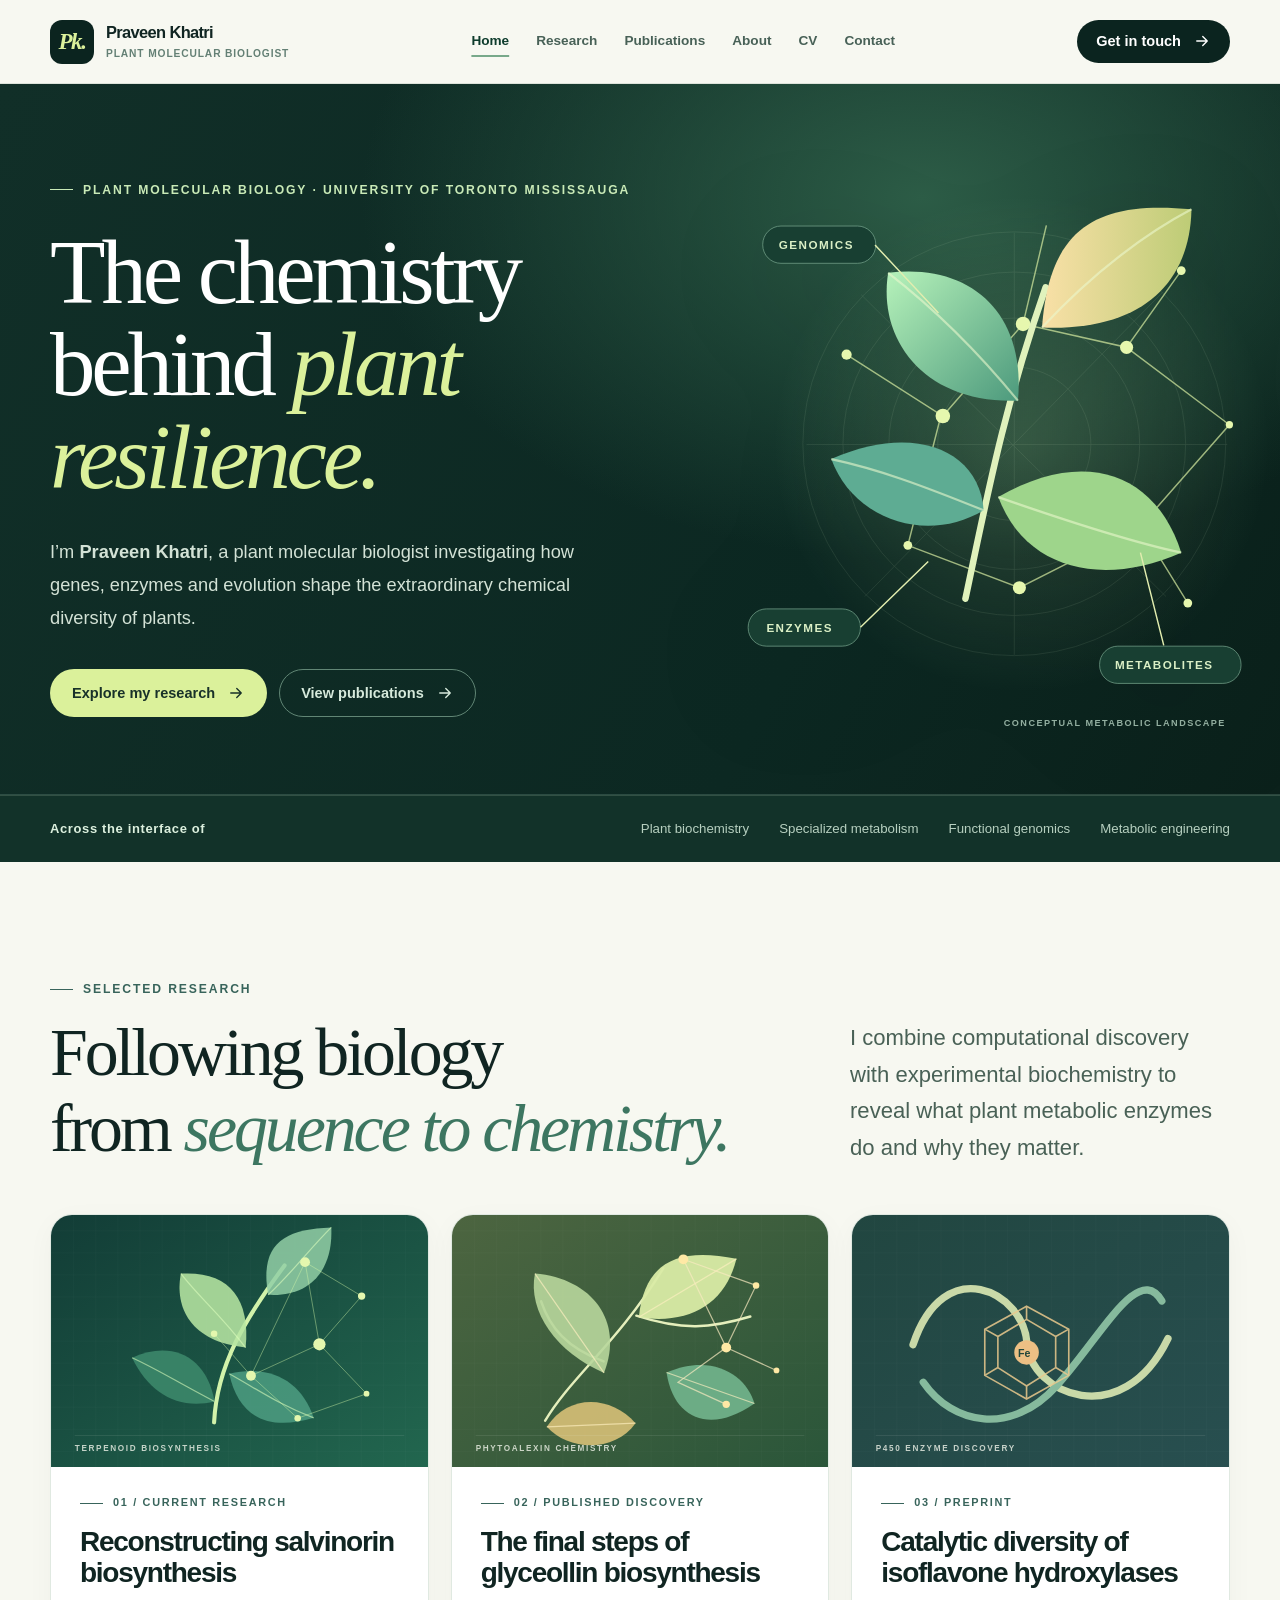
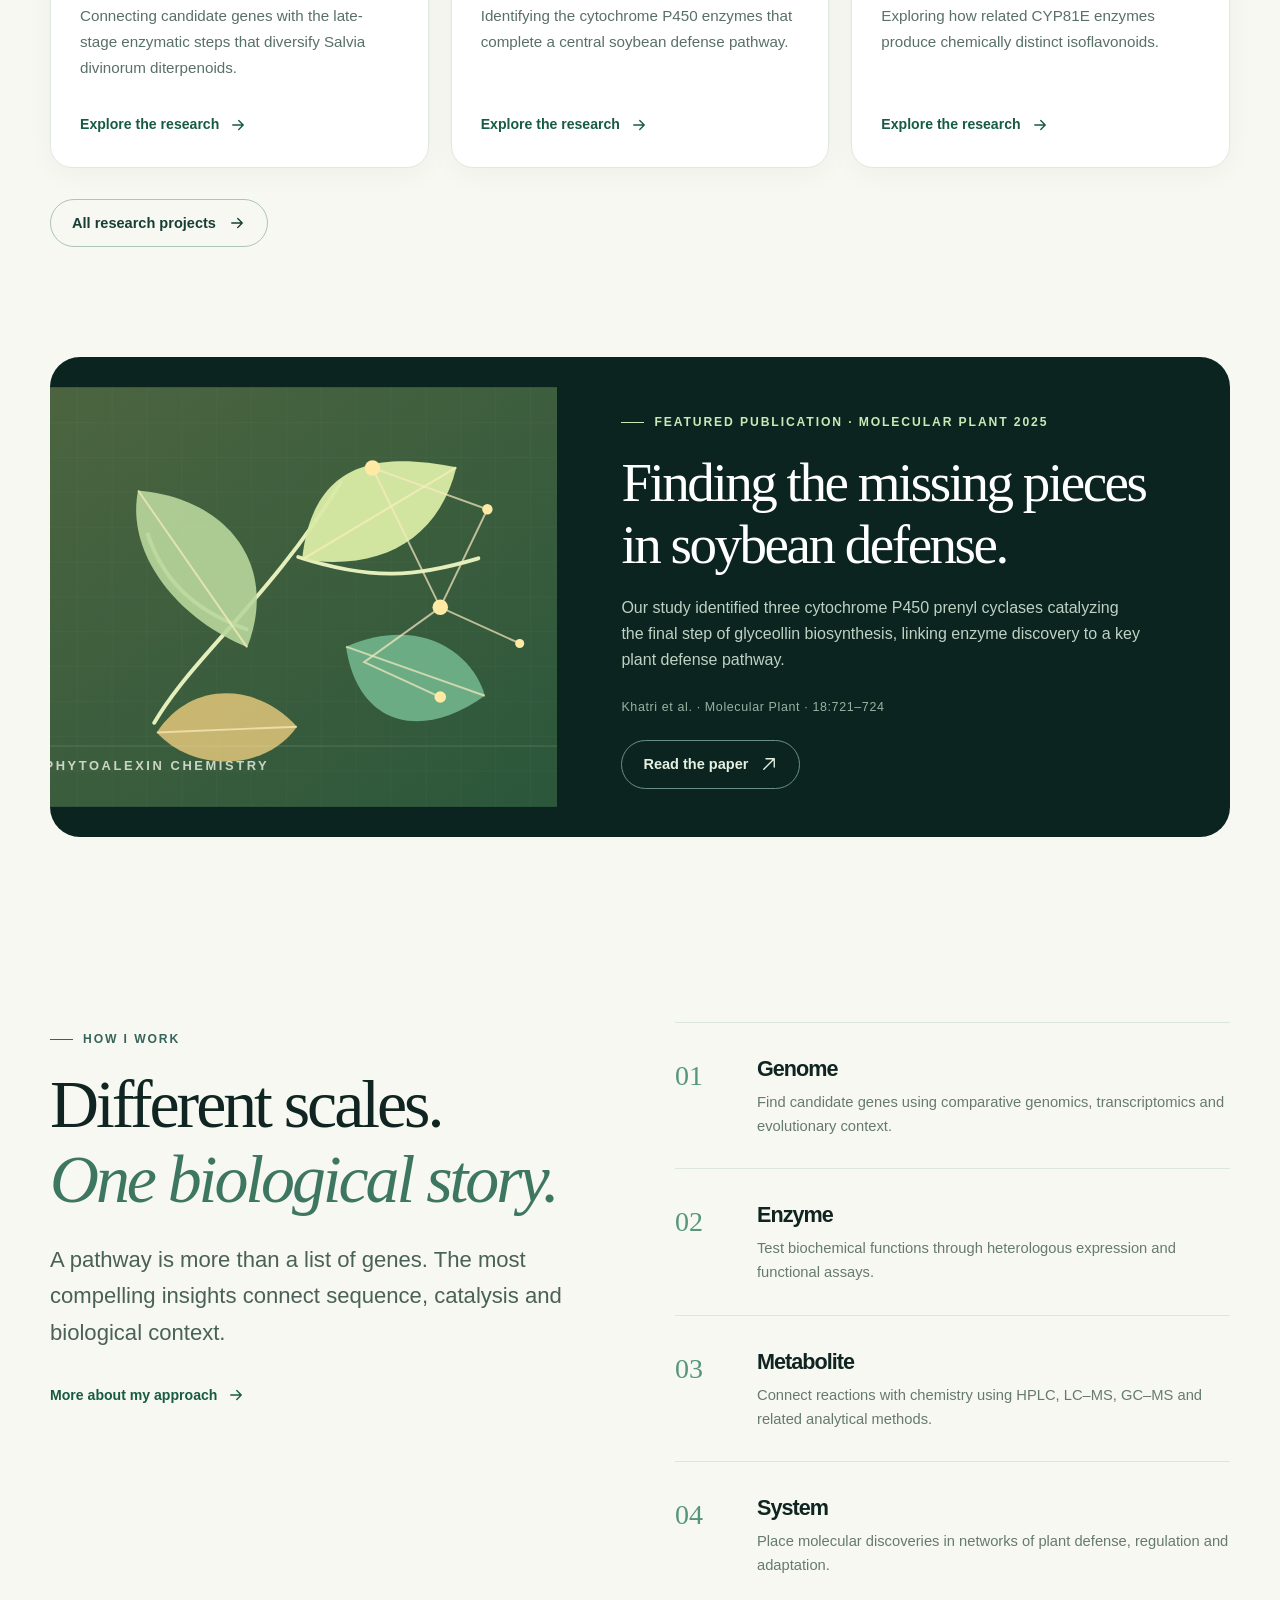
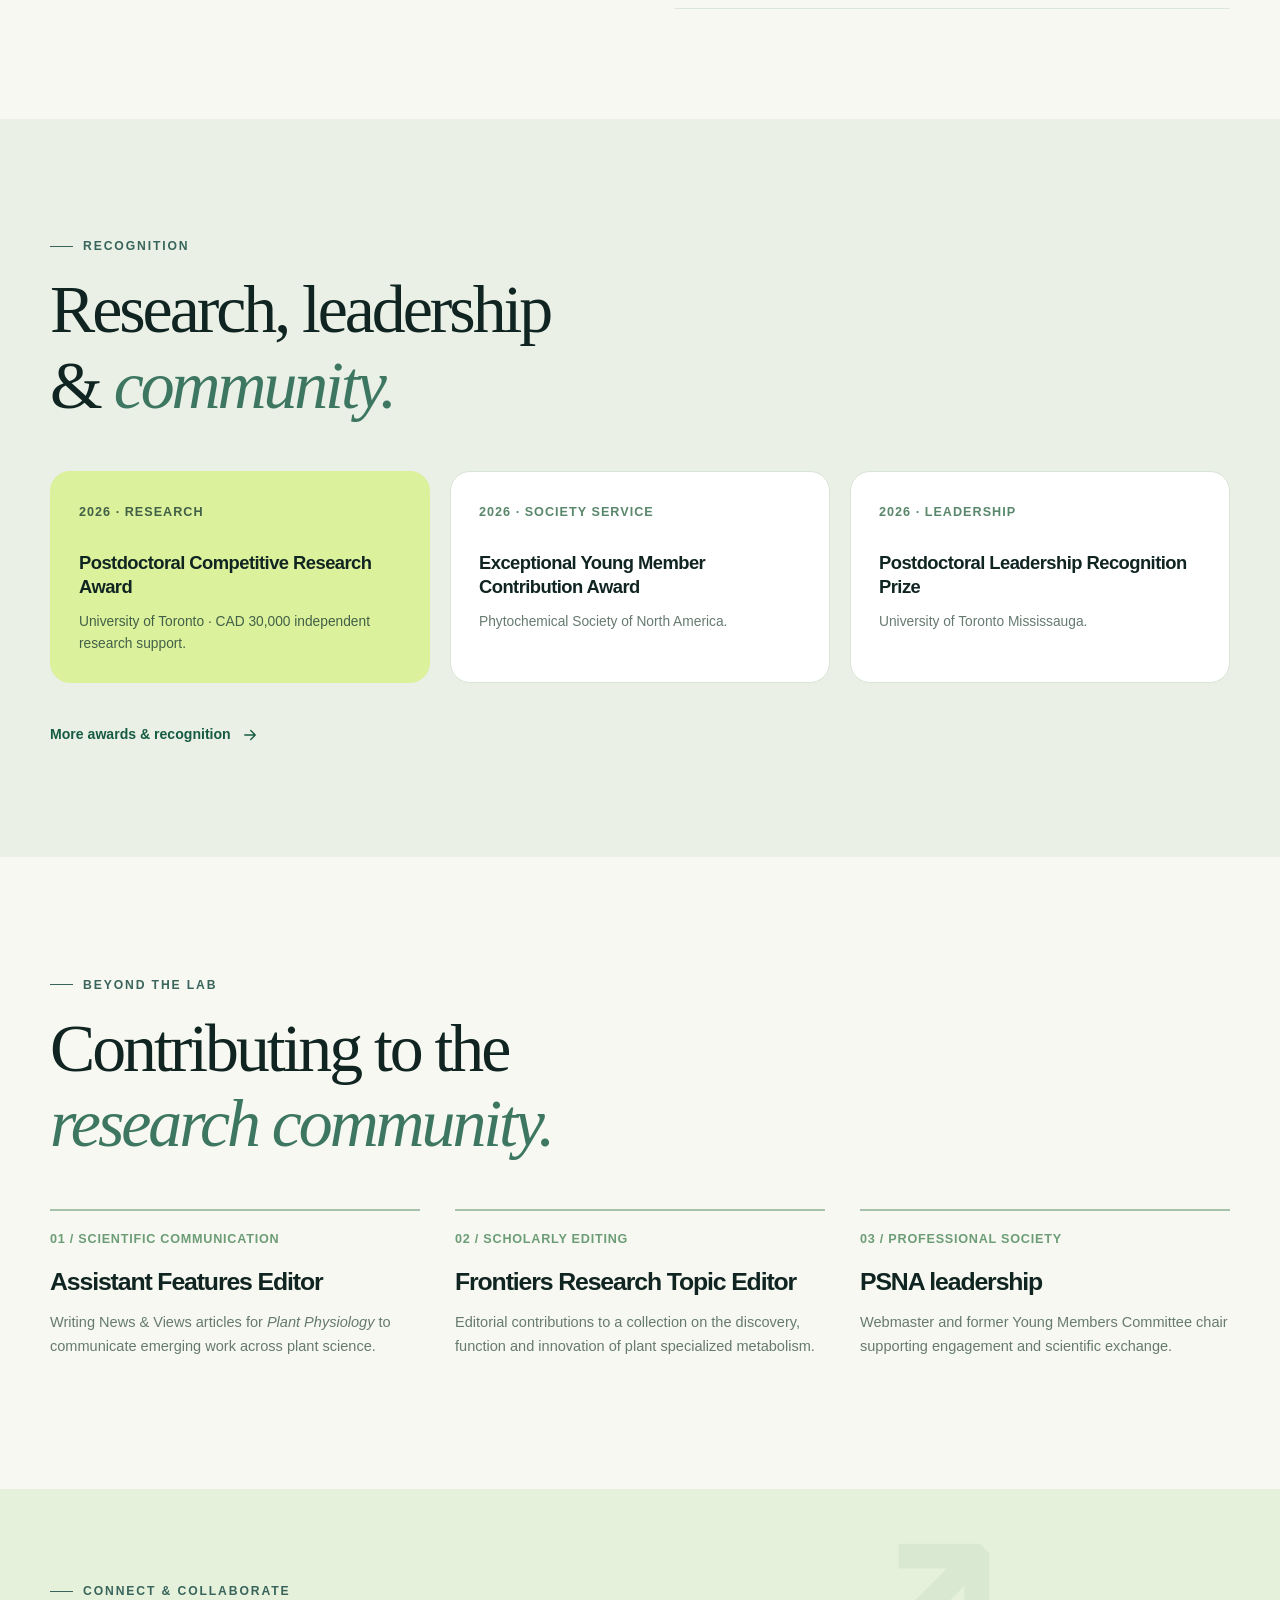
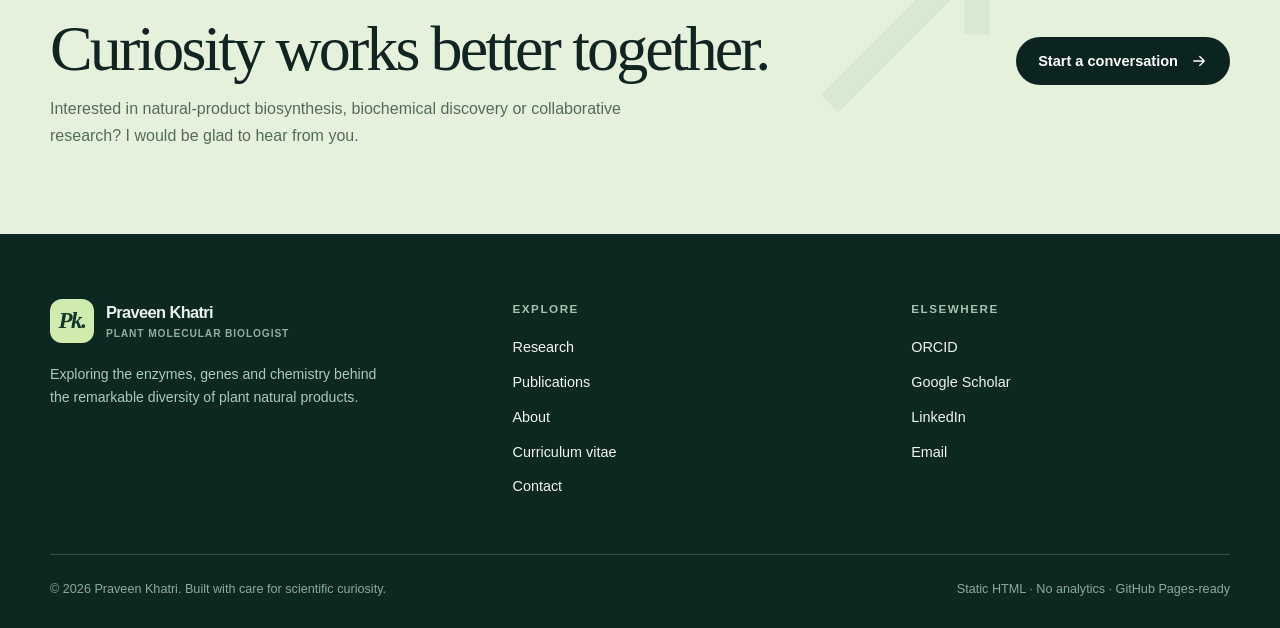
==== commit 3069850f: "Update index.html" ====
--- a/index.html
+++ b/index.html
@@ -1 +1 @@
-<!doctype html><html lang="en"><head><meta charset="utf-8"><meta name="viewport" content="width=device-width,initial-scale=1"><meta name="color-scheme" content="light"><meta name="theme-color" content="#0b241f"><title>Plant specialized metabolism &amp; enzyme discovery | Praveen Khatri</title><meta name="description" content="Praveen Khatri is a plant molecular biologist at the University of Toronto Mississauga studying specialized metabolism, cytochrome P450 enzymes and plant defense."><meta name="author" content="Praveen Khatri"><meta property="og:type" content="website"><meta property="og:title" content="Plant specialized metabolism &amp; enzyme discovery | Praveen Khatri"><meta property="og:description" content="Praveen Khatri is a plant molecular biologist at the University of Toronto Mississauga studying specialized metabolism, cytochrome P450 enzymes and plant defense."><link rel="icon" type="image/png" sizes="192x192" href="assets/images/favicon.png"><link rel="apple-touch-icon" sizes="180x180" href="assets/images/apple-touch-icon.png"><link rel="stylesheet" href="assets/css/style.css"><script src="assets/js/main.js" defer></script></head><body><a class="skip-link" href="#main">Skip to main content</a><header class="site-header"><div class="shell nav-inner"><a class="brand" href="index.html" aria-label="Praveen Khatri, home"><span class="brand-mark" aria-hidden="true">P.</span><span class="brand-text">Praveen Khatri<span>Plant molecular biologist</span></span></a><nav class="site-nav" id="primary-navigation" aria-label="Main navigation"><a href="index.html" aria-current="page">Home</a><a href="research.html">Research</a><a href="publications.html">Publications</a><a href="about.html">About</a><a href="cv.html">CV</a><a href="contact.html" >Contact</a></nav><div class="nav-actions"><a class="btn btn-dark nav-cta" href="contact.html">Get in touch<svg aria-hidden="true" viewBox="0 0 24 24" fill="none" stroke="currentColor" stroke-width="1.8" stroke-linecap="round" stroke-linejoin="round"><path d="M5 12h14m-6-6 6 6-6 6"/></svg></a><button class="menu-toggle" type="button" data-menu-toggle aria-expanded="false" aria-controls="primary-navigation" aria-label="Toggle navigation"><svg viewBox="0 0 24 24" fill="none" stroke="currentColor" stroke-width="1.8" stroke-linecap="round"><path d="M4 7h16M4 12h16M4 17h16"/></svg></button></div></div></header><main id="main"><section class="hero"><div class="shell hero-grid"><div class="hero-content"><span class="eyebrow light">Plant molecular biology · University of Toronto Mississauga</span><h1>The chemistry behind <em>plant resilience.</em></h1><p class="intro">I’m <strong>Praveen Khatri</strong>, a plant molecular biologist investigating how genes, enzymes and evolution shape the extraordinary chemical diversity of plants.</p><div class="hero-actions"><a class="btn btn-primary" href="research.html">Explore my research<svg aria-hidden="true" viewBox="0 0 24 24" fill="none" stroke="currentColor" stroke-width="1.8" stroke-linecap="round" stroke-linejoin="round"><path d="M5 12h14m-6-6 6 6-6 6"/></svg></a><a class="btn btn-outline" href="publications.html">View publications<svg aria-hidden="true" viewBox="0 0 24 24" fill="none" stroke="currentColor" stroke-width="1.8" stroke-linecap="round" stroke-linejoin="round"><path d="M5 12h14m-6-6 6 6-6 6"/></svg></a></div></div><div class="hero-graphic"><img src="assets/images/hero-biosynthesis.svg" alt="Conceptual illustration connecting plant leaves, molecular networks and enzyme discovery" width="790" height="800"></div></div></section><div class="hero-foot"><div class="shell hero-foot-inner"><strong>Across the interface of</strong><div><span>Plant biochemistry</span><span>Specialized metabolism</span><span>Functional genomics</span><span>Metabolic engineering</span></div></div></div><section class="section"><div class="shell"><div class="section-header"><div><span class="eyebrow">Selected research</span><h2>Following biology<br>from <span class="serif-italic">sequence to chemistry.</span></h2></div><p class="lead">I combine computational discovery with experimental biochemistry to reveal what plant metabolic enzymes do and why they matter.</p></div><div class="grid-3"><article class="research-card"><img src="assets/images/art-salvia.svg" alt="Conceptual illustration: Reconstructing salvinorin biosynthesis" width="920" height="650"><div class="research-card-body"><span class="eyebrow">01 / Current research</span><h3>Reconstructing salvinorin biosynthesis</h3><p>Connecting candidate genes with the late-stage enzymatic steps that diversify Salvia divinorum diterpenoids.</p><a class="text-link" href="research.html">Explore the research<svg aria-hidden="true" viewBox="0 0 24 24" fill="none" stroke="currentColor" stroke-width="1.8" stroke-linecap="round" stroke-linejoin="round"><path d="M5 12h14m-6-6 6 6-6 6"/></svg></a></div></article><article class="research-card"><img src="assets/images/art-soybean.svg" alt="Conceptual illustration: The final steps of glyceollin biosynthesis" width="920" height="650"><div class="research-card-body"><span class="eyebrow">02 / Published discovery</span><h3>The final steps of glyceollin biosynthesis</h3><p>Identifying the cytochrome P450 enzymes that complete a central soybean defense pathway.</p><a class="text-link" href="research.html">Explore the research<svg aria-hidden="true" viewBox="0 0 24 24" fill="none" stroke="currentColor" stroke-width="1.8" stroke-linecap="round" stroke-linejoin="round"><path d="M5 12h14m-6-6 6 6-6 6"/></svg></a></div></article><article class="research-card"><img src="assets/images/art-enzyme.svg" alt="Conceptual illustration: Catalytic diversity of isoflavone hydroxylases" width="920" height="650"><div class="research-card-body"><span class="eyebrow">03 / Preprint</span><h3>Catalytic diversity of isoflavone hydroxylases</h3><p>Exploring how related CYP81E enzymes produce chemically distinct isoflavonoids.</p><a class="text-link" href="research.html">Explore the research<svg aria-hidden="true" viewBox="0 0 24 24" fill="none" stroke="currentColor" stroke-width="1.8" stroke-linecap="round" stroke-linejoin="round"><path d="M5 12h14m-6-6 6 6-6 6"/></svg></a></div></article></div><div style="margin-top:31px"><a class="btn btn-outline" href="research.html">All research projects<svg aria-hidden="true" viewBox="0 0 24 24" fill="none" stroke="currentColor" stroke-width="1.8" stroke-linecap="round" stroke-linejoin="round"><path d="M5 12h14m-6-6 6 6-6 6"/></svg></a></div></div></section><section class="section-sm" style="padding-top:0"><div class="shell"><div class="featured"><div class="featured-art"><img src="assets/images/art-soybean.svg" alt="Original conceptual illustration of soybean leaf chemistry and a molecular network" width="920" height="650"></div><div class="featured-content"><span class="eyebrow light">Featured publication · Molecular Plant 2025</span><h2>Finding the missing pieces in soybean defense.</h2><p>Our study identified three cytochrome P450 prenyl cyclases catalyzing the final step of glyceollin biosynthesis, linking enzyme discovery to a key plant defense pathway.</p><div class="meta">Khatri et al. · Molecular Plant · 18:721–724</div><a class="btn btn-outline" href="https://doi.org/10.1016/j.molp.2025.01.022" target="_blank" rel="noopener noreferrer">Read the paper<svg aria-hidden="true" viewBox="0 0 24 24" fill="none" stroke="currentColor" stroke-width="1.8" stroke-linecap="round" stroke-linejoin="round"><path d="M8 5h11v11M19 5 5 19"/></svg></a></div></div></div></section><section class="section"><div class="shell process-wrap"><div class="process-intro"><span class="eyebrow">How I work</span><h2>Different scales.<br><span class="serif-italic">One biological story.</span></h2><p class="lead">A pathway is more than a list of genes. The most compelling insights connect sequence, catalysis and biological context.</p><a class="text-link" href="about.html">More about my approach<svg aria-hidden="true" viewBox="0 0 24 24" fill="none" stroke="currentColor" stroke-width="1.8" stroke-linecap="round" stroke-linejoin="round"><path d="M5 12h14m-6-6 6 6-6 6"/></svg></a></div><div class="process-list"><div class="process-item"><span class="process-number">01</span><div><h3>Genome</h3><p>Find candidate genes using comparative genomics, transcriptomics and evolutionary context.</p></div></div><div class="process-item"><span class="process-number">02</span><div><h3>Enzyme</h3><p>Test biochemical functions through heterologous expression and functional assays.</p></div></div><div class="process-item"><span class="process-number">03</span><div><h3>Metabolite</h3><p>Connect reactions with chemistry using HPLC, LC–MS, GC–MS and related analytical methods.</p></div></div><div class="process-item"><span class="process-number">04</span><div><h3>System</h3><p>Place molecular discoveries in networks of plant defense, regulation and adaptation.</p></div></div></div></div></section><section class="section honors-section"><div class="shell"><div class="section-header"><div><span class="eyebrow">Recognition</span><h2>Research, leadership<br>&amp; <span class="serif-italic">community.</span></h2></div></div><div class="award-highlight"><article class="award-card"><span class="year">2026 · RESEARCH</span><h3>Postdoctoral Competitive Research Award</h3><p>University of Toronto · CAD 30,000 independent research support.</p></article><article class="award-card"><span class="year">2026 · SOCIETY SERVICE</span><h3>Exceptional Young Member Contribution Award</h3><p>Phytochemical Society of North America.</p></article><article class="award-card"><span class="year">2026 · LEADERSHIP</span><h3>Postdoctoral Leadership Recognition Prize</h3><p>University of Toronto Mississauga.</p></article></div><div style="margin-top:28px"><a class="text-link" href="about.html#awards">More awards &amp; recognition<svg aria-hidden="true" viewBox="0 0 24 24" fill="none" stroke="currentColor" stroke-width="1.8" stroke-linecap="round" stroke-linejoin="round"><path d="M5 12h14m-6-6 6 6-6 6"/></svg></a></div></div></section><section class="section"><div class="shell"><div class="section-header"><div><span class="eyebrow">Beyond the lab</span><h2>Contributing to the<br><span class="serif-italic">research community.</span></h2></div></div><div class="community-grid"><article class="community-col"><span class="num">01 / SCIENTIFIC COMMUNICATION</span><h3>Assistant Features Editor</h3><p>Writing News &amp; Views articles for <em>Plant Physiology</em> to communicate emerging work across plant science.</p></article><article class="community-col"><span class="num">02 / SCHOLARLY EDITING</span><h3>Frontiers Research Topic Editor</h3><p>Editorial contributions to a collection on the discovery, function and innovation of plant specialized metabolism.</p></article><article class="community-col"><span class="num">03 / PROFESSIONAL SOCIETY</span><h3>PSNA leadership</h3><p>Webmaster and former Young Members Committee chair supporting engagement and scientific exchange.</p></article></div></div></section><section class="cta-band"><div class="shell cta-inner"><div><span class="eyebrow">Connect & collaborate</span><h2>Curiosity works better together.</h2><p>Interested in natural-product biosynthesis, biochemical discovery or collaborative research? I would be glad to hear from you.</p></div><a class="btn btn-dark" href="contact.html">Start a conversation<svg aria-hidden="true" viewBox="0 0 24 24" fill="none" stroke="currentColor" stroke-width="1.8" stroke-linecap="round" stroke-linejoin="round"><path d="M5 12h14m-6-6 6 6-6 6"/></svg></a></div></section></main><footer class="site-footer"><div class="shell"><div class="footer-grid"><div class="footer-brand"><a class="brand" href="index.html"><span class="brand-mark" aria-hidden="true">P.</span><span class="brand-text">Praveen Khatri<span>Plant molecular biologist</span></span></a><p>Exploring the enzymes, genes and chemistry behind the remarkable diversity of plant natural products.</p></div><div><div class="footer-title">Explore</div><div class="footer-links"><a href="research.html">Research</a><a href="publications.html">Publications</a><a href="about.html">About</a><a href="cv.html">Curriculum vitae</a><a href="contact.html">Contact</a></div></div><div><div class="footer-title">Elsewhere</div><div class="footer-links"><a href="https://orcid.org/0000-0001-6589-3450" target="_blank" rel="noopener noreferrer">ORCID</a><a href="https://bit.ly/3sAjuCn" target="_blank" rel="noopener noreferrer">Google Scholar</a><a href="https://www.linkedin.com/in/pkhatri4/" target="_blank" rel="noopener noreferrer">LinkedIn</a><a href="mailto:praveen.khatri@utoronto.ca">Email</a></div></div></div><div class="footer-bottom"><span>© <span data-year>2026</span> Praveen Khatri. Built with care for scientific curiosity.</span><span>Static HTML · No analytics · GitHub Pages-ready</span></div></div></footer></body></html>+<!doctype html><html lang="en"><head><meta charset="utf-8"><meta name="viewport" content="width=device-width,initial-scale=1"><meta name="color-scheme" content="light"><meta name="theme-color" content="#0b241f"><title>Plant specialized metabolism &amp; enzyme discovery | Praveen Khatri</title><meta name="description" content="Praveen Khatri is a plant molecular biologist at the University of Toronto Mississauga studying specialized metabolism, cytochrome P450 enzymes and plant defense."><meta name="author" content="Praveen Khatri"><meta property="og:type" content="website"><meta property="og:title" content="Plant specialized metabolism &amp; enzyme discovery | Praveen Khatri"><meta property="og:description" content="Praveen Khatri is a plant molecular biologist at the University of Toronto Mississauga studying specialized metabolism, cytochrome P450 enzymes and plant defense."><link rel="icon" type="image/png" sizes="192x192" href="assets/images/favicon.png"><link rel="apple-touch-icon" sizes="180x180" href="assets/images/apple-touch-icon.png"><link rel="stylesheet" href="assets/css/style.css"><script src="assets/js/main.js" defer></script></head><body><a class="skip-link" href="#main">Skip to main content</a><header class="site-header"><div class="shell nav-inner"><a class="brand" href="index.html" aria-label="Praveen Khatri, home"><span class="brand-mark" aria-hidden="true">Pk.</span><span class="brand-text">Praveen Khatri<span>Plant molecular biologist</span></span></a><nav class="site-nav" id="primary-navigation" aria-label="Main navigation"><a href="index.html" aria-current="page">Home</a><a href="research.html">Research</a><a href="publications.html">Publications</a><a href="about.html">About</a><a href="cv.html">CV</a><a href="contact.html" >Contact</a></nav><div class="nav-actions"><a class="btn btn-dark nav-cta" href="contact.html">Get in touch<svg aria-hidden="true" viewBox="0 0 24 24" fill="none" stroke="currentColor" stroke-width="1.8" stroke-linecap="round" stroke-linejoin="round"><path d="M5 12h14m-6-6 6 6-6 6"/></svg></a><button class="menu-toggle" type="button" data-menu-toggle aria-expanded="false" aria-controls="primary-navigation" aria-label="Toggle navigation"><svg viewBox="0 0 24 24" fill="none" stroke="currentColor" stroke-width="1.8" stroke-linecap="round"><path d="M4 7h16M4 12h16M4 17h16"/></svg></button></div></div></header><main id="main"><section class="hero"><div class="shell hero-grid"><div class="hero-content"><span class="eyebrow light">Plant molecular biology · University of Toronto Mississauga</span><h1>The chemistry behind <em>plant resilience.</em></h1><p class="intro">I’m <strong>Praveen Khatri</strong>, a plant molecular biologist investigating how genes, enzymes and evolution shape the extraordinary chemical diversity of plants.</p><div class="hero-actions"><a class="btn btn-primary" href="research.html">Explore my research<svg aria-hidden="true" viewBox="0 0 24 24" fill="none" stroke="currentColor" stroke-width="1.8" stroke-linecap="round" stroke-linejoin="round"><path d="M5 12h14m-6-6 6 6-6 6"/></svg></a><a class="btn btn-outline" href="publications.html">View publications<svg aria-hidden="true" viewBox="0 0 24 24" fill="none" stroke="currentColor" stroke-width="1.8" stroke-linecap="round" stroke-linejoin="round"><path d="M5 12h14m-6-6 6 6-6 6"/></svg></a></div></div><div class="hero-graphic"><img src="assets/images/hero-biosynthesis.svg" alt="Conceptual illustration connecting plant leaves, molecular networks and enzyme discovery" width="790" height="800"></div></div></section><div class="hero-foot"><div class="shell hero-foot-inner"><strong>Across the interface of</strong><div><span>Plant biochemistry</span><span>Specialized metabolism</span><span>Functional genomics</span><span>Metabolic engineering</span></div></div></div><section class="section"><div class="shell"><div class="section-header"><div><span class="eyebrow">Selected research</span><h2>Following biology<br>from <span class="serif-italic">sequence to chemistry.</span></h2></div><p class="lead">I combine computational discovery with experimental biochemistry to reveal what plant metabolic enzymes do and why they matter.</p></div><div class="grid-3"><article class="research-card"><img src="assets/images/art-salvia.svg" alt="Conceptual illustration: Reconstructing salvinorin biosynthesis" width="920" height="650"><div class="research-card-body"><span class="eyebrow">01 / Current research</span><h3>Reconstructing salvinorin biosynthesis</h3><p>Connecting candidate genes with the late-stage enzymatic steps that diversify Salvia divinorum diterpenoids.</p><a class="text-link" href="research.html">Explore the research<svg aria-hidden="true" viewBox="0 0 24 24" fill="none" stroke="currentColor" stroke-width="1.8" stroke-linecap="round" stroke-linejoin="round"><path d="M5 12h14m-6-6 6 6-6 6"/></svg></a></div></article><article class="research-card"><img src="assets/images/art-soybean.svg" alt="Conceptual illustration: The final steps of glyceollin biosynthesis" width="920" height="650"><div class="research-card-body"><span class="eyebrow">02 / Published discovery</span><h3>The final steps of glyceollin biosynthesis</h3><p>Identifying the cytochrome P450 enzymes that complete a central soybean defense pathway.</p><a class="text-link" href="research.html">Explore the research<svg aria-hidden="true" viewBox="0 0 24 24" fill="none" stroke="currentColor" stroke-width="1.8" stroke-linecap="round" stroke-linejoin="round"><path d="M5 12h14m-6-6 6 6-6 6"/></svg></a></div></article><article class="research-card"><img src="assets/images/art-enzyme.svg" alt="Conceptual illustration: Catalytic diversity of isoflavone hydroxylases" width="920" height="650"><div class="research-card-body"><span class="eyebrow">03 / Preprint</span><h3>Catalytic diversity of isoflavone hydroxylases</h3><p>Exploring how related CYP81E enzymes produce chemically distinct isoflavonoids.</p><a class="text-link" href="research.html">Explore the research<svg aria-hidden="true" viewBox="0 0 24 24" fill="none" stroke="currentColor" stroke-width="1.8" stroke-linecap="round" stroke-linejoin="round"><path d="M5 12h14m-6-6 6 6-6 6"/></svg></a></div></article></div><div style="margin-top:31px"><a class="btn btn-outline" href="research.html">All research projects<svg aria-hidden="true" viewBox="0 0 24 24" fill="none" stroke="currentColor" stroke-width="1.8" stroke-linecap="round" stroke-linejoin="round"><path d="M5 12h14m-6-6 6 6-6 6"/></svg></a></div></div></section><section class="section-sm" style="padding-top:0"><div class="shell"><div class="featured"><div class="featured-art"><img src="assets/images/art-soybean.svg" alt="Original conceptual illustration of soybean leaf chemistry and a molecular network" width="920" height="650"></div><div class="featured-content"><span class="eyebrow light">Featured publication · Molecular Plant 2025</span><h2>Finding the missing pieces in soybean defense.</h2><p>Our study identified three cytochrome P450 prenyl cyclases catalyzing the final step of glyceollin biosynthesis, linking enzyme discovery to a key plant defense pathway.</p><div class="meta">Khatri et al. · Molecular Plant · 18:721–724</div><a class="btn btn-outline" href="https://doi.org/10.1016/j.molp.2025.01.022" target="_blank" rel="noopener noreferrer">Read the paper<svg aria-hidden="true" viewBox="0 0 24 24" fill="none" stroke="currentColor" stroke-width="1.8" stroke-linecap="round" stroke-linejoin="round"><path d="M8 5h11v11M19 5 5 19"/></svg></a></div></div></div></section><section class="section"><div class="shell process-wrap"><div class="process-intro"><span class="eyebrow">How I work</span><h2>Different scales.<br><span class="serif-italic">One biological story.</span></h2><p class="lead">A pathway is more than a list of genes. The most compelling insights connect sequence, catalysis and biological context.</p><a class="text-link" href="about.html">More about my approach<svg aria-hidden="true" viewBox="0 0 24 24" fill="none" stroke="currentColor" stroke-width="1.8" stroke-linecap="round" stroke-linejoin="round"><path d="M5 12h14m-6-6 6 6-6 6"/></svg></a></div><div class="process-list"><div class="process-item"><span class="process-number">01</span><div><h3>Genome</h3><p>Find candidate genes using comparative genomics, transcriptomics and evolutionary context.</p></div></div><div class="process-item"><span class="process-number">02</span><div><h3>Enzyme</h3><p>Test biochemical functions through heterologous expression and functional assays.</p></div></div><div class="process-item"><span class="process-number">03</span><div><h3>Metabolite</h3><p>Connect reactions with chemistry using HPLC, LC–MS, GC–MS and related analytical methods.</p></div></div><div class="process-item"><span class="process-number">04</span><div><h3>System</h3><p>Place molecular discoveries in networks of plant defense, regulation and adaptation.</p></div></div></div></div></section><section class="section honors-section"><div class="shell"><div class="section-header"><div><span class="eyebrow">Recognition</span><h2>Research, leadership<br>&amp; <span class="serif-italic">community.</span></h2></div></div><div class="award-highlight"><article class="award-card"><span class="year">2026 · RESEARCH</span><h3>Postdoctoral Competitive Research Award</h3><p>University of Toronto · CAD 30,000 independent research support.</p></article><article class="award-card"><span class="year">2026 · SOCIETY SERVICE</span><h3>Exceptional Young Member Contribution Award</h3><p>Phytochemical Society of North America.</p></article><article class="award-card"><span class="year">2026 · LEADERSHIP</span><h3>Postdoctoral Leadership Recognition Prize</h3><p>University of Toronto Mississauga.</p></article></div><div style="margin-top:28px"><a class="text-link" href="about.html#awards">More awards &amp; recognition<svg aria-hidden="true" viewBox="0 0 24 24" fill="none" stroke="currentColor" stroke-width="1.8" stroke-linecap="round" stroke-linejoin="round"><path d="M5 12h14m-6-6 6 6-6 6"/></svg></a></div></div></section><section class="section"><div class="shell"><div class="section-header"><div><span class="eyebrow">Beyond the lab</span><h2>Contributing to the<br><span class="serif-italic">research community.</span></h2></div></div><div class="community-grid"><article class="community-col"><span class="num">01 / SCIENTIFIC COMMUNICATION</span><h3>Assistant Features Editor</h3><p>Writing News &amp; Views articles for <em>Plant Physiology</em> to communicate emerging work across plant science.</p></article><article class="community-col"><span class="num">02 / SCHOLARLY EDITING</span><h3>Frontiers Research Topic Editor</h3><p>Editorial contributions to a collection on the discovery, function and innovation of plant specialized metabolism.</p></article><article class="community-col"><span class="num">03 / PROFESSIONAL SOCIETY</span><h3>PSNA leadership</h3><p>Webmaster and former Young Members Committee chair supporting engagement and scientific exchange.</p></article></div></div></section><section class="cta-band"><div class="shell cta-inner"><div><span class="eyebrow">Connect & collaborate</span><h2>Curiosity works better together.</h2><p>Interested in natural-product biosynthesis, biochemical discovery or collaborative research? I would be glad to hear from you.</p></div><a class="btn btn-dark" href="contact.html">Start a conversation<svg aria-hidden="true" viewBox="0 0 24 24" fill="none" stroke="currentColor" stroke-width="1.8" stroke-linecap="round" stroke-linejoin="round"><path d="M5 12h14m-6-6 6 6-6 6"/></svg></a></div></section></main><footer class="site-footer"><div class="shell"><div class="footer-grid"><div class="footer-brand"><a class="brand" href="index.html"><span class="brand-mark" aria-hidden="true">Pk.</span><span class="brand-text">Praveen Khatri<span>Plant molecular biologist</span></span></a><p>Exploring the enzymes, genes and chemistry behind the remarkable diversity of plant natural products.</p></div><div><div class="footer-title">Explore</div><div class="footer-links"><a href="research.html">Research</a><a href="publications.html">Publications</a><a href="about.html">About</a><a href="cv.html">Curriculum vitae</a><a href="contact.html">Contact</a></div></div><div><div class="footer-title">Elsewhere</div><div class="footer-links"><a href="https://orcid.org/0000-0001-6589-3450" target="_blank" rel="noopener noreferrer">ORCID</a><a href="https://bit.ly/3sAjuCn" target="_blank" rel="noopener noreferrer">Google Scholar</a><a href="https://www.linkedin.com/in/pkhatri4/" target="_blank" rel="noopener noreferrer">LinkedIn</a><a href="mailto:praveen.khatri@utoronto.ca">Email</a></div></div></div><div class="footer-bottom"><span>© <span data-year>2026</span> Praveen Khatri. Built with care for scientific curiosity.</span><span>Static HTML · No analytics · GitHub Pages-ready</span></div></div></footer></body></html>
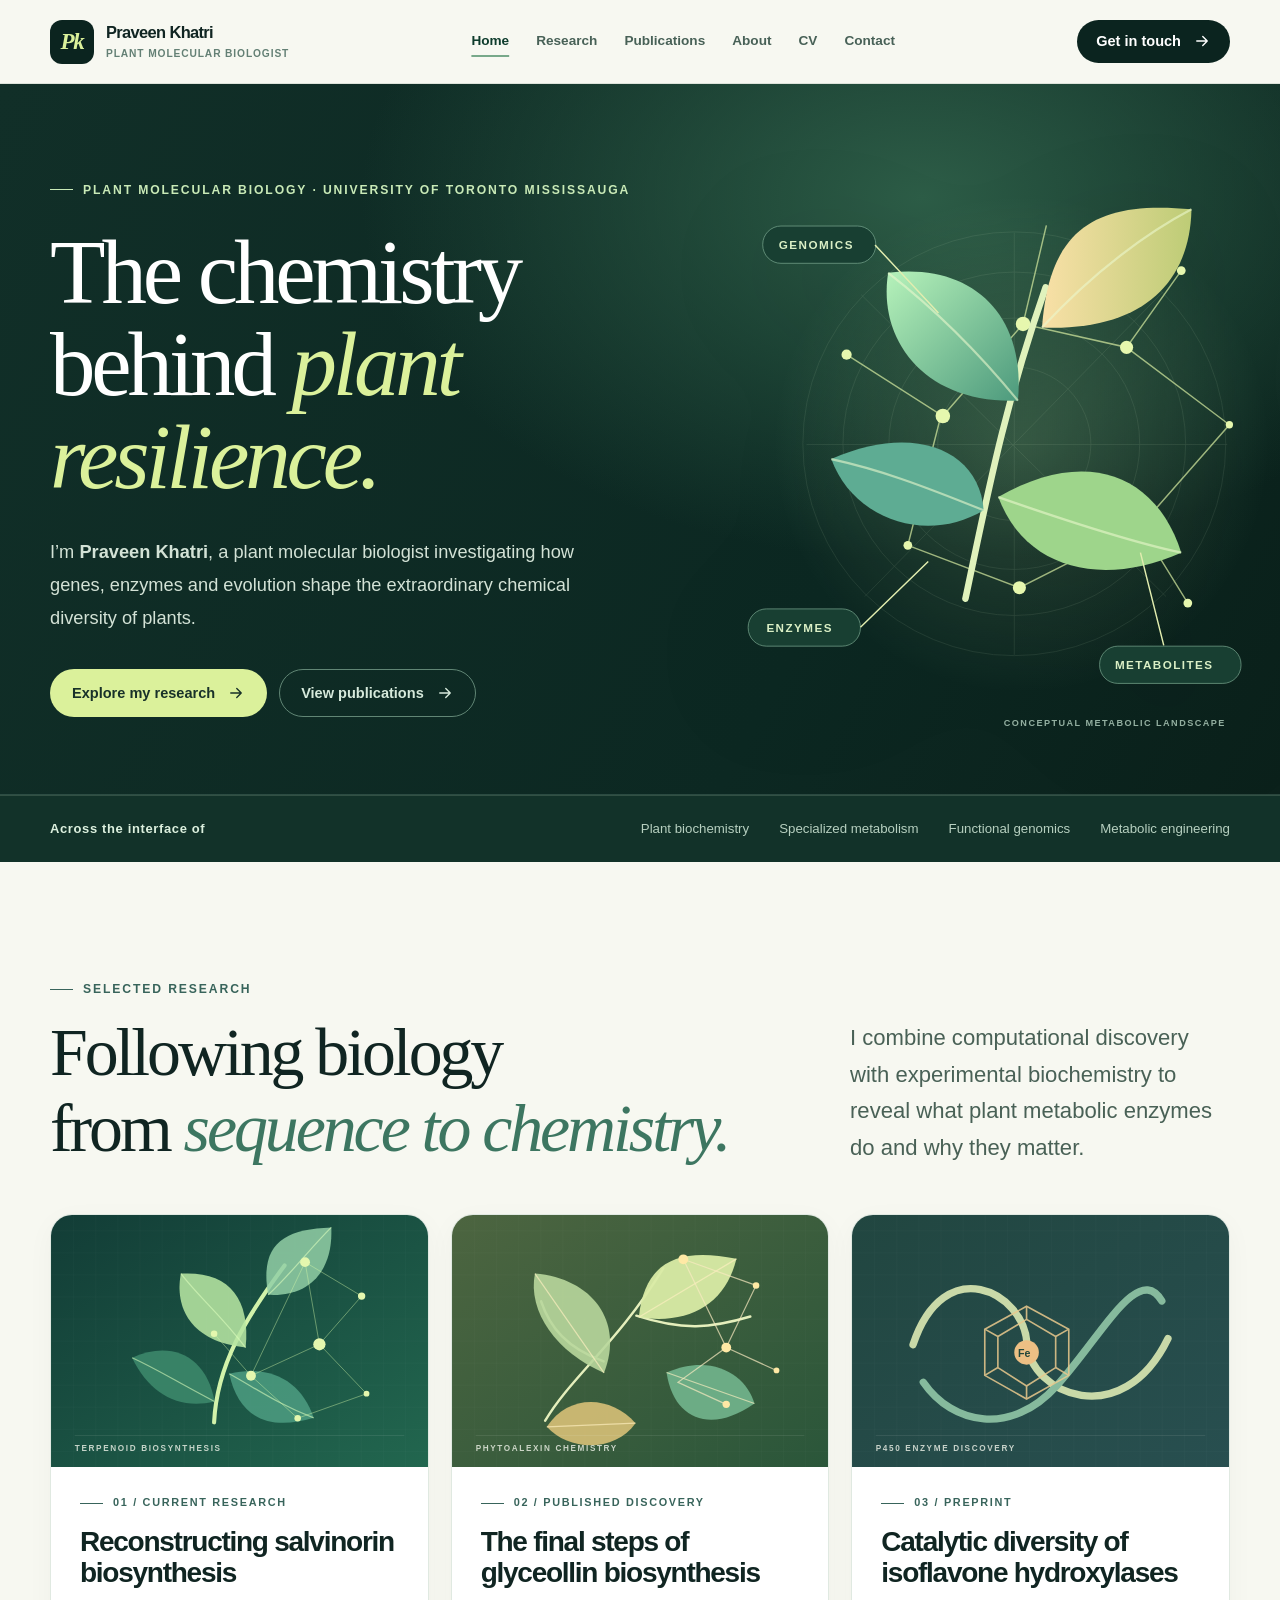
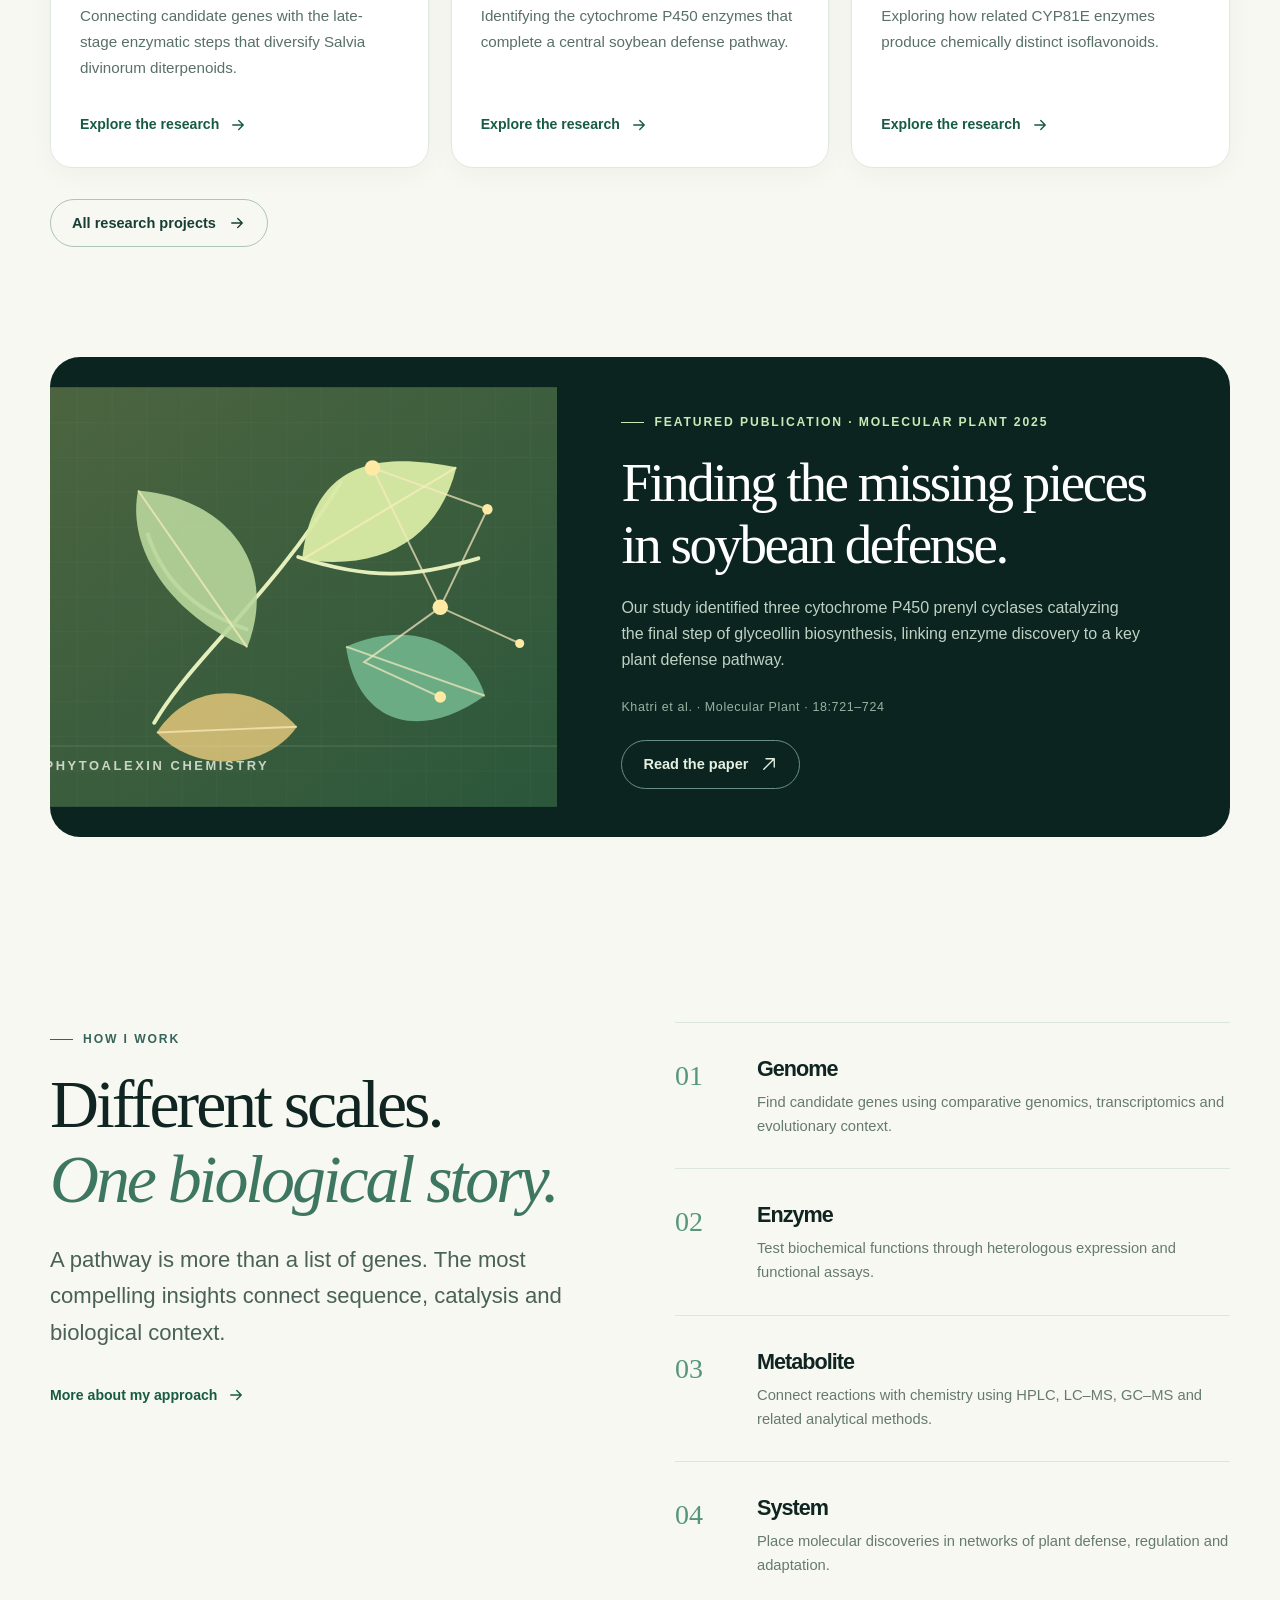
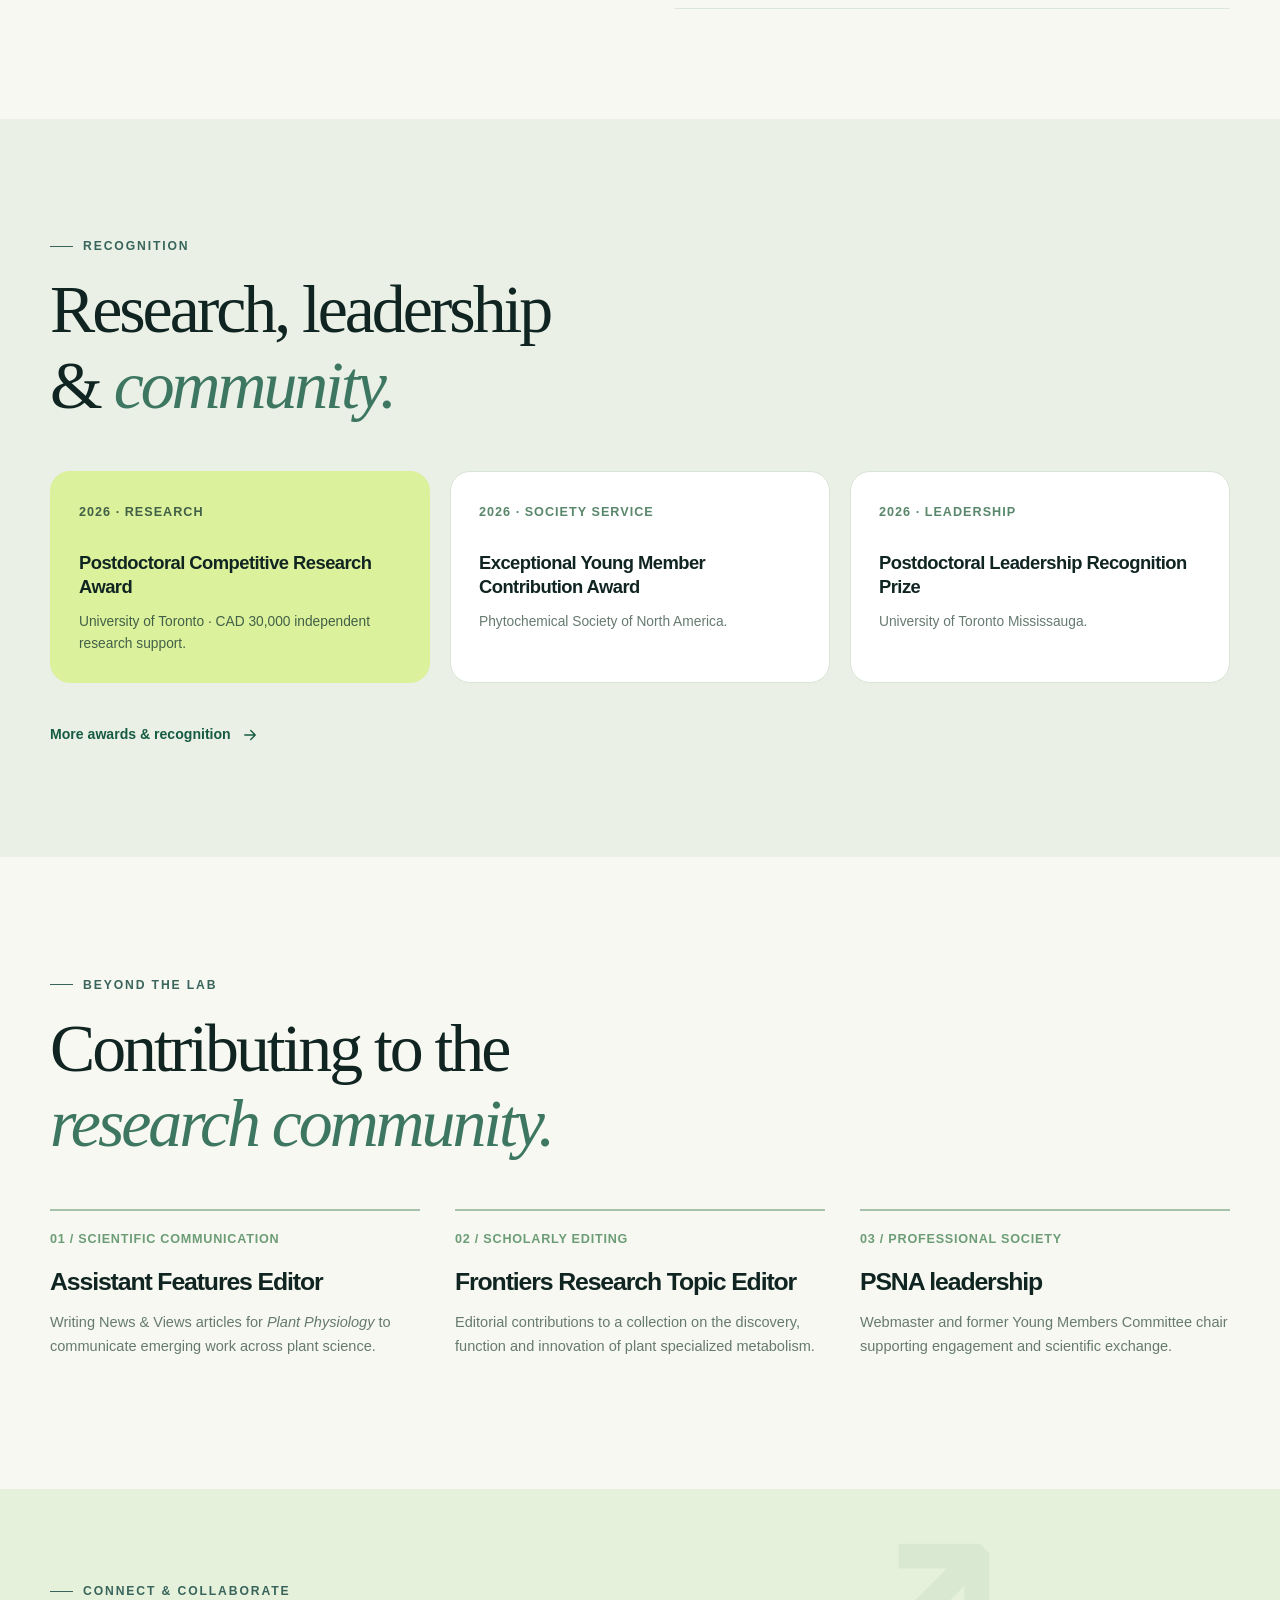
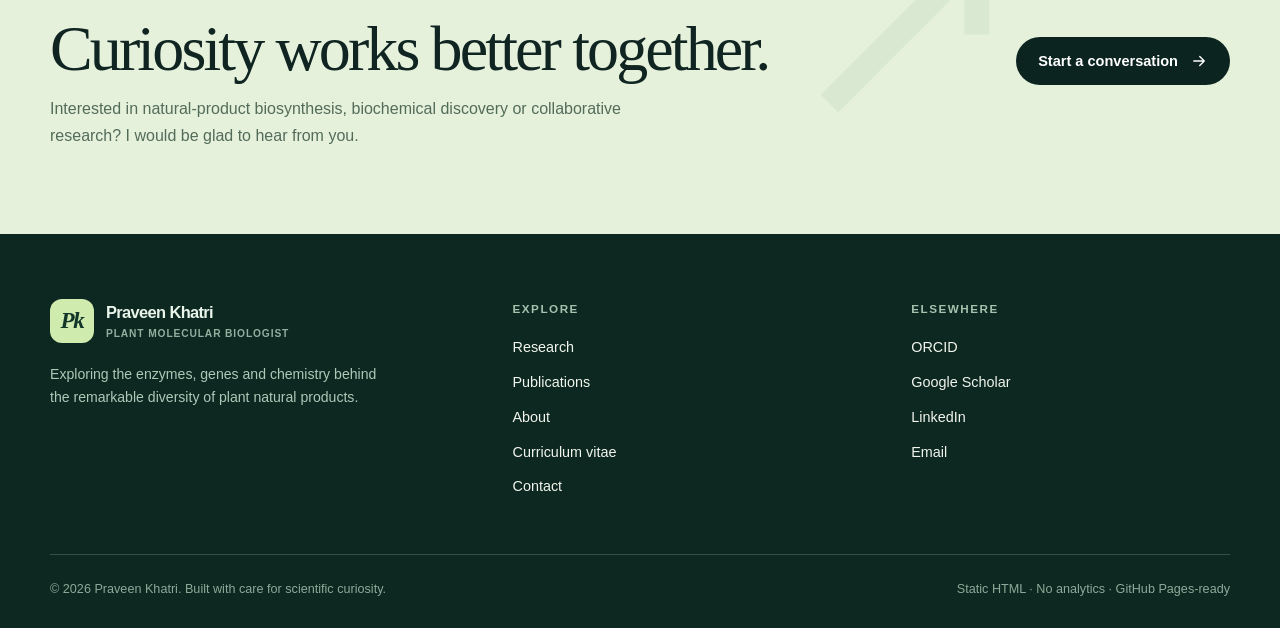
==== commit 27c291d9: "Update index.html" ====
--- a/index.html
+++ b/index.html
@@ -1 +1 @@
-<!doctype html><html lang="en"><head><meta charset="utf-8"><meta name="viewport" content="width=device-width,initial-scale=1"><meta name="color-scheme" content="light"><meta name="theme-color" content="#0b241f"><title>Plant specialized metabolism &amp; enzyme discovery | Praveen Khatri</title><meta name="description" content="Praveen Khatri is a plant molecular biologist at the University of Toronto Mississauga studying specialized metabolism, cytochrome P450 enzymes and plant defense."><meta name="author" content="Praveen Khatri"><meta property="og:type" content="website"><meta property="og:title" content="Plant specialized metabolism &amp; enzyme discovery | Praveen Khatri"><meta property="og:description" content="Praveen Khatri is a plant molecular biologist at the University of Toronto Mississauga studying specialized metabolism, cytochrome P450 enzymes and plant defense."><link rel="icon" type="image/png" sizes="192x192" href="assets/images/favicon.png"><link rel="apple-touch-icon" sizes="180x180" href="assets/images/apple-touch-icon.png"><link rel="stylesheet" href="assets/css/style.css"><script src="assets/js/main.js" defer></script></head><body><a class="skip-link" href="#main">Skip to main content</a><header class="site-header"><div class="shell nav-inner"><a class="brand" href="index.html" aria-label="Praveen Khatri, home"><span class="brand-mark" aria-hidden="true">Pk.</span><span class="brand-text">Praveen Khatri<span>Plant molecular biologist</span></span></a><nav class="site-nav" id="primary-navigation" aria-label="Main navigation"><a href="index.html" aria-current="page">Home</a><a href="research.html">Research</a><a href="publications.html">Publications</a><a href="about.html">About</a><a href="cv.html">CV</a><a href="contact.html" >Contact</a></nav><div class="nav-actions"><a class="btn btn-dark nav-cta" href="contact.html">Get in touch<svg aria-hidden="true" viewBox="0 0 24 24" fill="none" stroke="currentColor" stroke-width="1.8" stroke-linecap="round" stroke-linejoin="round"><path d="M5 12h14m-6-6 6 6-6 6"/></svg></a><button class="menu-toggle" type="button" data-menu-toggle aria-expanded="false" aria-controls="primary-navigation" aria-label="Toggle navigation"><svg viewBox="0 0 24 24" fill="none" stroke="currentColor" stroke-width="1.8" stroke-linecap="round"><path d="M4 7h16M4 12h16M4 17h16"/></svg></button></div></div></header><main id="main"><section class="hero"><div class="shell hero-grid"><div class="hero-content"><span class="eyebrow light">Plant molecular biology · University of Toronto Mississauga</span><h1>The chemistry behind <em>plant resilience.</em></h1><p class="intro">I’m <strong>Praveen Khatri</strong>, a plant molecular biologist investigating how genes, enzymes and evolution shape the extraordinary chemical diversity of plants.</p><div class="hero-actions"><a class="btn btn-primary" href="research.html">Explore my research<svg aria-hidden="true" viewBox="0 0 24 24" fill="none" stroke="currentColor" stroke-width="1.8" stroke-linecap="round" stroke-linejoin="round"><path d="M5 12h14m-6-6 6 6-6 6"/></svg></a><a class="btn btn-outline" href="publications.html">View publications<svg aria-hidden="true" viewBox="0 0 24 24" fill="none" stroke="currentColor" stroke-width="1.8" stroke-linecap="round" stroke-linejoin="round"><path d="M5 12h14m-6-6 6 6-6 6"/></svg></a></div></div><div class="hero-graphic"><img src="assets/images/hero-biosynthesis.svg" alt="Conceptual illustration connecting plant leaves, molecular networks and enzyme discovery" width="790" height="800"></div></div></section><div class="hero-foot"><div class="shell hero-foot-inner"><strong>Across the interface of</strong><div><span>Plant biochemistry</span><span>Specialized metabolism</span><span>Functional genomics</span><span>Metabolic engineering</span></div></div></div><section class="section"><div class="shell"><div class="section-header"><div><span class="eyebrow">Selected research</span><h2>Following biology<br>from <span class="serif-italic">sequence to chemistry.</span></h2></div><p class="lead">I combine computational discovery with experimental biochemistry to reveal what plant metabolic enzymes do and why they matter.</p></div><div class="grid-3"><article class="research-card"><img src="assets/images/art-salvia.svg" alt="Conceptual illustration: Reconstructing salvinorin biosynthesis" width="920" height="650"><div class="research-card-body"><span class="eyebrow">01 / Current research</span><h3>Reconstructing salvinorin biosynthesis</h3><p>Connecting candidate genes with the late-stage enzymatic steps that diversify Salvia divinorum diterpenoids.</p><a class="text-link" href="research.html">Explore the research<svg aria-hidden="true" viewBox="0 0 24 24" fill="none" stroke="currentColor" stroke-width="1.8" stroke-linecap="round" stroke-linejoin="round"><path d="M5 12h14m-6-6 6 6-6 6"/></svg></a></div></article><article class="research-card"><img src="assets/images/art-soybean.svg" alt="Conceptual illustration: The final steps of glyceollin biosynthesis" width="920" height="650"><div class="research-card-body"><span class="eyebrow">02 / Published discovery</span><h3>The final steps of glyceollin biosynthesis</h3><p>Identifying the cytochrome P450 enzymes that complete a central soybean defense pathway.</p><a class="text-link" href="research.html">Explore the research<svg aria-hidden="true" viewBox="0 0 24 24" fill="none" stroke="currentColor" stroke-width="1.8" stroke-linecap="round" stroke-linejoin="round"><path d="M5 12h14m-6-6 6 6-6 6"/></svg></a></div></article><article class="research-card"><img src="assets/images/art-enzyme.svg" alt="Conceptual illustration: Catalytic diversity of isoflavone hydroxylases" width="920" height="650"><div class="research-card-body"><span class="eyebrow">03 / Preprint</span><h3>Catalytic diversity of isoflavone hydroxylases</h3><p>Exploring how related CYP81E enzymes produce chemically distinct isoflavonoids.</p><a class="text-link" href="research.html">Explore the research<svg aria-hidden="true" viewBox="0 0 24 24" fill="none" stroke="currentColor" stroke-width="1.8" stroke-linecap="round" stroke-linejoin="round"><path d="M5 12h14m-6-6 6 6-6 6"/></svg></a></div></article></div><div style="margin-top:31px"><a class="btn btn-outline" href="research.html">All research projects<svg aria-hidden="true" viewBox="0 0 24 24" fill="none" stroke="currentColor" stroke-width="1.8" stroke-linecap="round" stroke-linejoin="round"><path d="M5 12h14m-6-6 6 6-6 6"/></svg></a></div></div></section><section class="section-sm" style="padding-top:0"><div class="shell"><div class="featured"><div class="featured-art"><img src="assets/images/art-soybean.svg" alt="Original conceptual illustration of soybean leaf chemistry and a molecular network" width="920" height="650"></div><div class="featured-content"><span class="eyebrow light">Featured publication · Molecular Plant 2025</span><h2>Finding the missing pieces in soybean defense.</h2><p>Our study identified three cytochrome P450 prenyl cyclases catalyzing the final step of glyceollin biosynthesis, linking enzyme discovery to a key plant defense pathway.</p><div class="meta">Khatri et al. · Molecular Plant · 18:721–724</div><a class="btn btn-outline" href="https://doi.org/10.1016/j.molp.2025.01.022" target="_blank" rel="noopener noreferrer">Read the paper<svg aria-hidden="true" viewBox="0 0 24 24" fill="none" stroke="currentColor" stroke-width="1.8" stroke-linecap="round" stroke-linejoin="round"><path d="M8 5h11v11M19 5 5 19"/></svg></a></div></div></div></section><section class="section"><div class="shell process-wrap"><div class="process-intro"><span class="eyebrow">How I work</span><h2>Different scales.<br><span class="serif-italic">One biological story.</span></h2><p class="lead">A pathway is more than a list of genes. The most compelling insights connect sequence, catalysis and biological context.</p><a class="text-link" href="about.html">More about my approach<svg aria-hidden="true" viewBox="0 0 24 24" fill="none" stroke="currentColor" stroke-width="1.8" stroke-linecap="round" stroke-linejoin="round"><path d="M5 12h14m-6-6 6 6-6 6"/></svg></a></div><div class="process-list"><div class="process-item"><span class="process-number">01</span><div><h3>Genome</h3><p>Find candidate genes using comparative genomics, transcriptomics and evolutionary context.</p></div></div><div class="process-item"><span class="process-number">02</span><div><h3>Enzyme</h3><p>Test biochemical functions through heterologous expression and functional assays.</p></div></div><div class="process-item"><span class="process-number">03</span><div><h3>Metabolite</h3><p>Connect reactions with chemistry using HPLC, LC–MS, GC–MS and related analytical methods.</p></div></div><div class="process-item"><span class="process-number">04</span><div><h3>System</h3><p>Place molecular discoveries in networks of plant defense, regulation and adaptation.</p></div></div></div></div></section><section class="section honors-section"><div class="shell"><div class="section-header"><div><span class="eyebrow">Recognition</span><h2>Research, leadership<br>&amp; <span class="serif-italic">community.</span></h2></div></div><div class="award-highlight"><article class="award-card"><span class="year">2026 · RESEARCH</span><h3>Postdoctoral Competitive Research Award</h3><p>University of Toronto · CAD 30,000 independent research support.</p></article><article class="award-card"><span class="year">2026 · SOCIETY SERVICE</span><h3>Exceptional Young Member Contribution Award</h3><p>Phytochemical Society of North America.</p></article><article class="award-card"><span class="year">2026 · LEADERSHIP</span><h3>Postdoctoral Leadership Recognition Prize</h3><p>University of Toronto Mississauga.</p></article></div><div style="margin-top:28px"><a class="text-link" href="about.html#awards">More awards &amp; recognition<svg aria-hidden="true" viewBox="0 0 24 24" fill="none" stroke="currentColor" stroke-width="1.8" stroke-linecap="round" stroke-linejoin="round"><path d="M5 12h14m-6-6 6 6-6 6"/></svg></a></div></div></section><section class="section"><div class="shell"><div class="section-header"><div><span class="eyebrow">Beyond the lab</span><h2>Contributing to the<br><span class="serif-italic">research community.</span></h2></div></div><div class="community-grid"><article class="community-col"><span class="num">01 / SCIENTIFIC COMMUNICATION</span><h3>Assistant Features Editor</h3><p>Writing News &amp; Views articles for <em>Plant Physiology</em> to communicate emerging work across plant science.</p></article><article class="community-col"><span class="num">02 / SCHOLARLY EDITING</span><h3>Frontiers Research Topic Editor</h3><p>Editorial contributions to a collection on the discovery, function and innovation of plant specialized metabolism.</p></article><article class="community-col"><span class="num">03 / PROFESSIONAL SOCIETY</span><h3>PSNA leadership</h3><p>Webmaster and former Young Members Committee chair supporting engagement and scientific exchange.</p></article></div></div></section><section class="cta-band"><div class="shell cta-inner"><div><span class="eyebrow">Connect & collaborate</span><h2>Curiosity works better together.</h2><p>Interested in natural-product biosynthesis, biochemical discovery or collaborative research? I would be glad to hear from you.</p></div><a class="btn btn-dark" href="contact.html">Start a conversation<svg aria-hidden="true" viewBox="0 0 24 24" fill="none" stroke="currentColor" stroke-width="1.8" stroke-linecap="round" stroke-linejoin="round"><path d="M5 12h14m-6-6 6 6-6 6"/></svg></a></div></section></main><footer class="site-footer"><div class="shell"><div class="footer-grid"><div class="footer-brand"><a class="brand" href="index.html"><span class="brand-mark" aria-hidden="true">Pk.</span><span class="brand-text">Praveen Khatri<span>Plant molecular biologist</span></span></a><p>Exploring the enzymes, genes and chemistry behind the remarkable diversity of plant natural products.</p></div><div><div class="footer-title">Explore</div><div class="footer-links"><a href="research.html">Research</a><a href="publications.html">Publications</a><a href="about.html">About</a><a href="cv.html">Curriculum vitae</a><a href="contact.html">Contact</a></div></div><div><div class="footer-title">Elsewhere</div><div class="footer-links"><a href="https://orcid.org/0000-0001-6589-3450" target="_blank" rel="noopener noreferrer">ORCID</a><a href="https://bit.ly/3sAjuCn" target="_blank" rel="noopener noreferrer">Google Scholar</a><a href="https://www.linkedin.com/in/pkhatri4/" target="_blank" rel="noopener noreferrer">LinkedIn</a><a href="mailto:praveen.khatri@utoronto.ca">Email</a></div></div></div><div class="footer-bottom"><span>© <span data-year>2026</span> Praveen Khatri. Built with care for scientific curiosity.</span><span>Static HTML · No analytics · GitHub Pages-ready</span></div></div></footer></body></html>
+<!doctype html><html lang="en"><head><meta charset="utf-8"><meta name="viewport" content="width=device-width,initial-scale=1"><meta name="color-scheme" content="light"><meta name="theme-color" content="#0b241f"><title>Plant specialized metabolism &amp; enzyme discovery | Praveen Khatri</title><meta name="description" content="Praveen Khatri is a plant molecular biologist at the University of Toronto Mississauga studying specialized metabolism, cytochrome P450 enzymes and plant defense."><meta name="author" content="Praveen Khatri"><meta property="og:type" content="website"><meta property="og:title" content="Plant specialized metabolism &amp; enzyme discovery | Praveen Khatri"><meta property="og:description" content="Praveen Khatri is a plant molecular biologist at the University of Toronto Mississauga studying specialized metabolism, cytochrome P450 enzymes and plant defense."><link rel="icon" type="image/png" sizes="192x192" href="assets/images/favicon.png"><link rel="apple-touch-icon" sizes="180x180" href="assets/images/apple-touch-icon.png"><link rel="stylesheet" href="assets/css/style.css"><script src="assets/js/main.js" defer></script></head><body><a class="skip-link" href="#main">Skip to main content</a><header class="site-header"><div class="shell nav-inner"><a class="brand" href="index.html" aria-label="Praveen Khatri, home"><span class="brand-mark" aria-hidden="true">Pk</span><span class="brand-text">Praveen Khatri<span>Plant molecular biologist</span></span></a><nav class="site-nav" id="primary-navigation" aria-label="Main navigation"><a href="index.html" aria-current="page">Home</a><a href="research.html">Research</a><a href="publications.html">Publications</a><a href="about.html">About</a><a href="cv.html">CV</a><a href="contact.html" >Contact</a></nav><div class="nav-actions"><a class="btn btn-dark nav-cta" href="contact.html">Get in touch<svg aria-hidden="true" viewBox="0 0 24 24" fill="none" stroke="currentColor" stroke-width="1.8" stroke-linecap="round" stroke-linejoin="round"><path d="M5 12h14m-6-6 6 6-6 6"/></svg></a><button class="menu-toggle" type="button" data-menu-toggle aria-expanded="false" aria-controls="primary-navigation" aria-label="Toggle navigation"><svg viewBox="0 0 24 24" fill="none" stroke="currentColor" stroke-width="1.8" stroke-linecap="round"><path d="M4 7h16M4 12h16M4 17h16"/></svg></button></div></div></header><main id="main"><section class="hero"><div class="shell hero-grid"><div class="hero-content"><span class="eyebrow light">Plant molecular biology · University of Toronto Mississauga</span><h1>The chemistry behind <em>plant resilience.</em></h1><p class="intro">I’m <strong>Praveen Khatri</strong>, a plant molecular biologist investigating how genes, enzymes and evolution shape the extraordinary chemical diversity of plants.</p><div class="hero-actions"><a class="btn btn-primary" href="research.html">Explore my research<svg aria-hidden="true" viewBox="0 0 24 24" fill="none" stroke="currentColor" stroke-width="1.8" stroke-linecap="round" stroke-linejoin="round"><path d="M5 12h14m-6-6 6 6-6 6"/></svg></a><a class="btn btn-outline" href="publications.html">View publications<svg aria-hidden="true" viewBox="0 0 24 24" fill="none" stroke="currentColor" stroke-width="1.8" stroke-linecap="round" stroke-linejoin="round"><path d="M5 12h14m-6-6 6 6-6 6"/></svg></a></div></div><div class="hero-graphic"><img src="assets/images/hero-biosynthesis.svg" alt="Conceptual illustration connecting plant leaves, molecular networks and enzyme discovery" width="790" height="800"></div></div></section><div class="hero-foot"><div class="shell hero-foot-inner"><strong>Across the interface of</strong><div><span>Plant biochemistry</span><span>Specialized metabolism</span><span>Functional genomics</span><span>Metabolic engineering</span></div></div></div><section class="section"><div class="shell"><div class="section-header"><div><span class="eyebrow">Selected research</span><h2>Following biology<br>from <span class="serif-italic">sequence to chemistry.</span></h2></div><p class="lead">I combine computational discovery with experimental biochemistry to reveal what plant metabolic enzymes do and why they matter.</p></div><div class="grid-3"><article class="research-card"><img src="assets/images/art-salvia.svg" alt="Conceptual illustration: Reconstructing salvinorin biosynthesis" width="920" height="650"><div class="research-card-body"><span class="eyebrow">01 / Current research</span><h3>Reconstructing salvinorin biosynthesis</h3><p>Connecting candidate genes with the late-stage enzymatic steps that diversify Salvia divinorum diterpenoids.</p><a class="text-link" href="research.html">Explore the research<svg aria-hidden="true" viewBox="0 0 24 24" fill="none" stroke="currentColor" stroke-width="1.8" stroke-linecap="round" stroke-linejoin="round"><path d="M5 12h14m-6-6 6 6-6 6"/></svg></a></div></article><article class="research-card"><img src="assets/images/art-soybean.svg" alt="Conceptual illustration: The final steps of glyceollin biosynthesis" width="920" height="650"><div class="research-card-body"><span class="eyebrow">02 / Published discovery</span><h3>The final steps of glyceollin biosynthesis</h3><p>Identifying the cytochrome P450 enzymes that complete a central soybean defense pathway.</p><a class="text-link" href="research.html">Explore the research<svg aria-hidden="true" viewBox="0 0 24 24" fill="none" stroke="currentColor" stroke-width="1.8" stroke-linecap="round" stroke-linejoin="round"><path d="M5 12h14m-6-6 6 6-6 6"/></svg></a></div></article><article class="research-card"><img src="assets/images/art-enzyme.svg" alt="Conceptual illustration: Catalytic diversity of isoflavone hydroxylases" width="920" height="650"><div class="research-card-body"><span class="eyebrow">03 / Preprint</span><h3>Catalytic diversity of isoflavone hydroxylases</h3><p>Exploring how related CYP81E enzymes produce chemically distinct isoflavonoids.</p><a class="text-link" href="research.html">Explore the research<svg aria-hidden="true" viewBox="0 0 24 24" fill="none" stroke="currentColor" stroke-width="1.8" stroke-linecap="round" stroke-linejoin="round"><path d="M5 12h14m-6-6 6 6-6 6"/></svg></a></div></article></div><div style="margin-top:31px"><a class="btn btn-outline" href="research.html">All research projects<svg aria-hidden="true" viewBox="0 0 24 24" fill="none" stroke="currentColor" stroke-width="1.8" stroke-linecap="round" stroke-linejoin="round"><path d="M5 12h14m-6-6 6 6-6 6"/></svg></a></div></div></section><section class="section-sm" style="padding-top:0"><div class="shell"><div class="featured"><div class="featured-art"><img src="assets/images/art-soybean.svg" alt="Original conceptual illustration of soybean leaf chemistry and a molecular network" width="920" height="650"></div><div class="featured-content"><span class="eyebrow light">Featured publication · Molecular Plant 2025</span><h2>Finding the missing pieces in soybean defense.</h2><p>Our study identified three cytochrome P450 prenyl cyclases catalyzing the final step of glyceollin biosynthesis, linking enzyme discovery to a key plant defense pathway.</p><div class="meta">Khatri et al. · Molecular Plant · 18:721–724</div><a class="btn btn-outline" href="https://doi.org/10.1016/j.molp.2025.01.022" target="_blank" rel="noopener noreferrer">Read the paper<svg aria-hidden="true" viewBox="0 0 24 24" fill="none" stroke="currentColor" stroke-width="1.8" stroke-linecap="round" stroke-linejoin="round"><path d="M8 5h11v11M19 5 5 19"/></svg></a></div></div></div></section><section class="section"><div class="shell process-wrap"><div class="process-intro"><span class="eyebrow">How I work</span><h2>Different scales.<br><span class="serif-italic">One biological story.</span></h2><p class="lead">A pathway is more than a list of genes. The most compelling insights connect sequence, catalysis and biological context.</p><a class="text-link" href="about.html">More about my approach<svg aria-hidden="true" viewBox="0 0 24 24" fill="none" stroke="currentColor" stroke-width="1.8" stroke-linecap="round" stroke-linejoin="round"><path d="M5 12h14m-6-6 6 6-6 6"/></svg></a></div><div class="process-list"><div class="process-item"><span class="process-number">01</span><div><h3>Genome</h3><p>Find candidate genes using comparative genomics, transcriptomics and evolutionary context.</p></div></div><div class="process-item"><span class="process-number">02</span><div><h3>Enzyme</h3><p>Test biochemical functions through heterologous expression and functional assays.</p></div></div><div class="process-item"><span class="process-number">03</span><div><h3>Metabolite</h3><p>Connect reactions with chemistry using HPLC, LC–MS, GC–MS and related analytical methods.</p></div></div><div class="process-item"><span class="process-number">04</span><div><h3>System</h3><p>Place molecular discoveries in networks of plant defense, regulation and adaptation.</p></div></div></div></div></section><section class="section honors-section"><div class="shell"><div class="section-header"><div><span class="eyebrow">Recognition</span><h2>Research, leadership<br>&amp; <span class="serif-italic">community.</span></h2></div></div><div class="award-highlight"><article class="award-card"><span class="year">2026 · RESEARCH</span><h3>Postdoctoral Competitive Research Award</h3><p>University of Toronto · CAD 30,000 independent research support.</p></article><article class="award-card"><span class="year">2026 · SOCIETY SERVICE</span><h3>Exceptional Young Member Contribution Award</h3><p>Phytochemical Society of North America.</p></article><article class="award-card"><span class="year">2026 · LEADERSHIP</span><h3>Postdoctoral Leadership Recognition Prize</h3><p>University of Toronto Mississauga.</p></article></div><div style="margin-top:28px"><a class="text-link" href="about.html#awards">More awards &amp; recognition<svg aria-hidden="true" viewBox="0 0 24 24" fill="none" stroke="currentColor" stroke-width="1.8" stroke-linecap="round" stroke-linejoin="round"><path d="M5 12h14m-6-6 6 6-6 6"/></svg></a></div></div></section><section class="section"><div class="shell"><div class="section-header"><div><span class="eyebrow">Beyond the lab</span><h2>Contributing to the<br><span class="serif-italic">research community.</span></h2></div></div><div class="community-grid"><article class="community-col"><span class="num">01 / SCIENTIFIC COMMUNICATION</span><h3>Assistant Features Editor</h3><p>Writing News &amp; Views articles for <em>Plant Physiology</em> to communicate emerging work across plant science.</p></article><article class="community-col"><span class="num">02 / SCHOLARLY EDITING</span><h3>Frontiers Research Topic Editor</h3><p>Editorial contributions to a collection on the discovery, function and innovation of plant specialized metabolism.</p></article><article class="community-col"><span class="num">03 / PROFESSIONAL SOCIETY</span><h3>PSNA leadership</h3><p>Webmaster and former Young Members Committee chair supporting engagement and scientific exchange.</p></article></div></div></section><section class="cta-band"><div class="shell cta-inner"><div><span class="eyebrow">Connect & collaborate</span><h2>Curiosity works better together.</h2><p>Interested in natural-product biosynthesis, biochemical discovery or collaborative research? I would be glad to hear from you.</p></div><a class="btn btn-dark" href="contact.html">Start a conversation<svg aria-hidden="true" viewBox="0 0 24 24" fill="none" stroke="currentColor" stroke-width="1.8" stroke-linecap="round" stroke-linejoin="round"><path d="M5 12h14m-6-6 6 6-6 6"/></svg></a></div></section></main><footer class="site-footer"><div class="shell"><div class="footer-grid"><div class="footer-brand"><a class="brand" href="index.html"><span class="brand-mark" aria-hidden="true">Pk</span><span class="brand-text">Praveen Khatri<span>Plant molecular biologist</span></span></a><p>Exploring the enzymes, genes and chemistry behind the remarkable diversity of plant natural products.</p></div><div><div class="footer-title">Explore</div><div class="footer-links"><a href="research.html">Research</a><a href="publications.html">Publications</a><a href="about.html">About</a><a href="cv.html">Curriculum vitae</a><a href="contact.html">Contact</a></div></div><div><div class="footer-title">Elsewhere</div><div class="footer-links"><a href="https://orcid.org/0000-0001-6589-3450" target="_blank" rel="noopener noreferrer">ORCID</a><a href="https://bit.ly/3sAjuCn" target="_blank" rel="noopener noreferrer">Google Scholar</a><a href="https://www.linkedin.com/in/pkhatri4/" target="_blank" rel="noopener noreferrer">LinkedIn</a><a href="mailto:praveen.khatri@utoronto.ca">Email</a></div></div></div><div class="footer-bottom"><span>© <span data-year>2026</span> Praveen Khatri. Built with care for scientific curiosity.</span><span>Static HTML · No analytics · GitHub Pages-ready</span></div></div></footer></body></html>
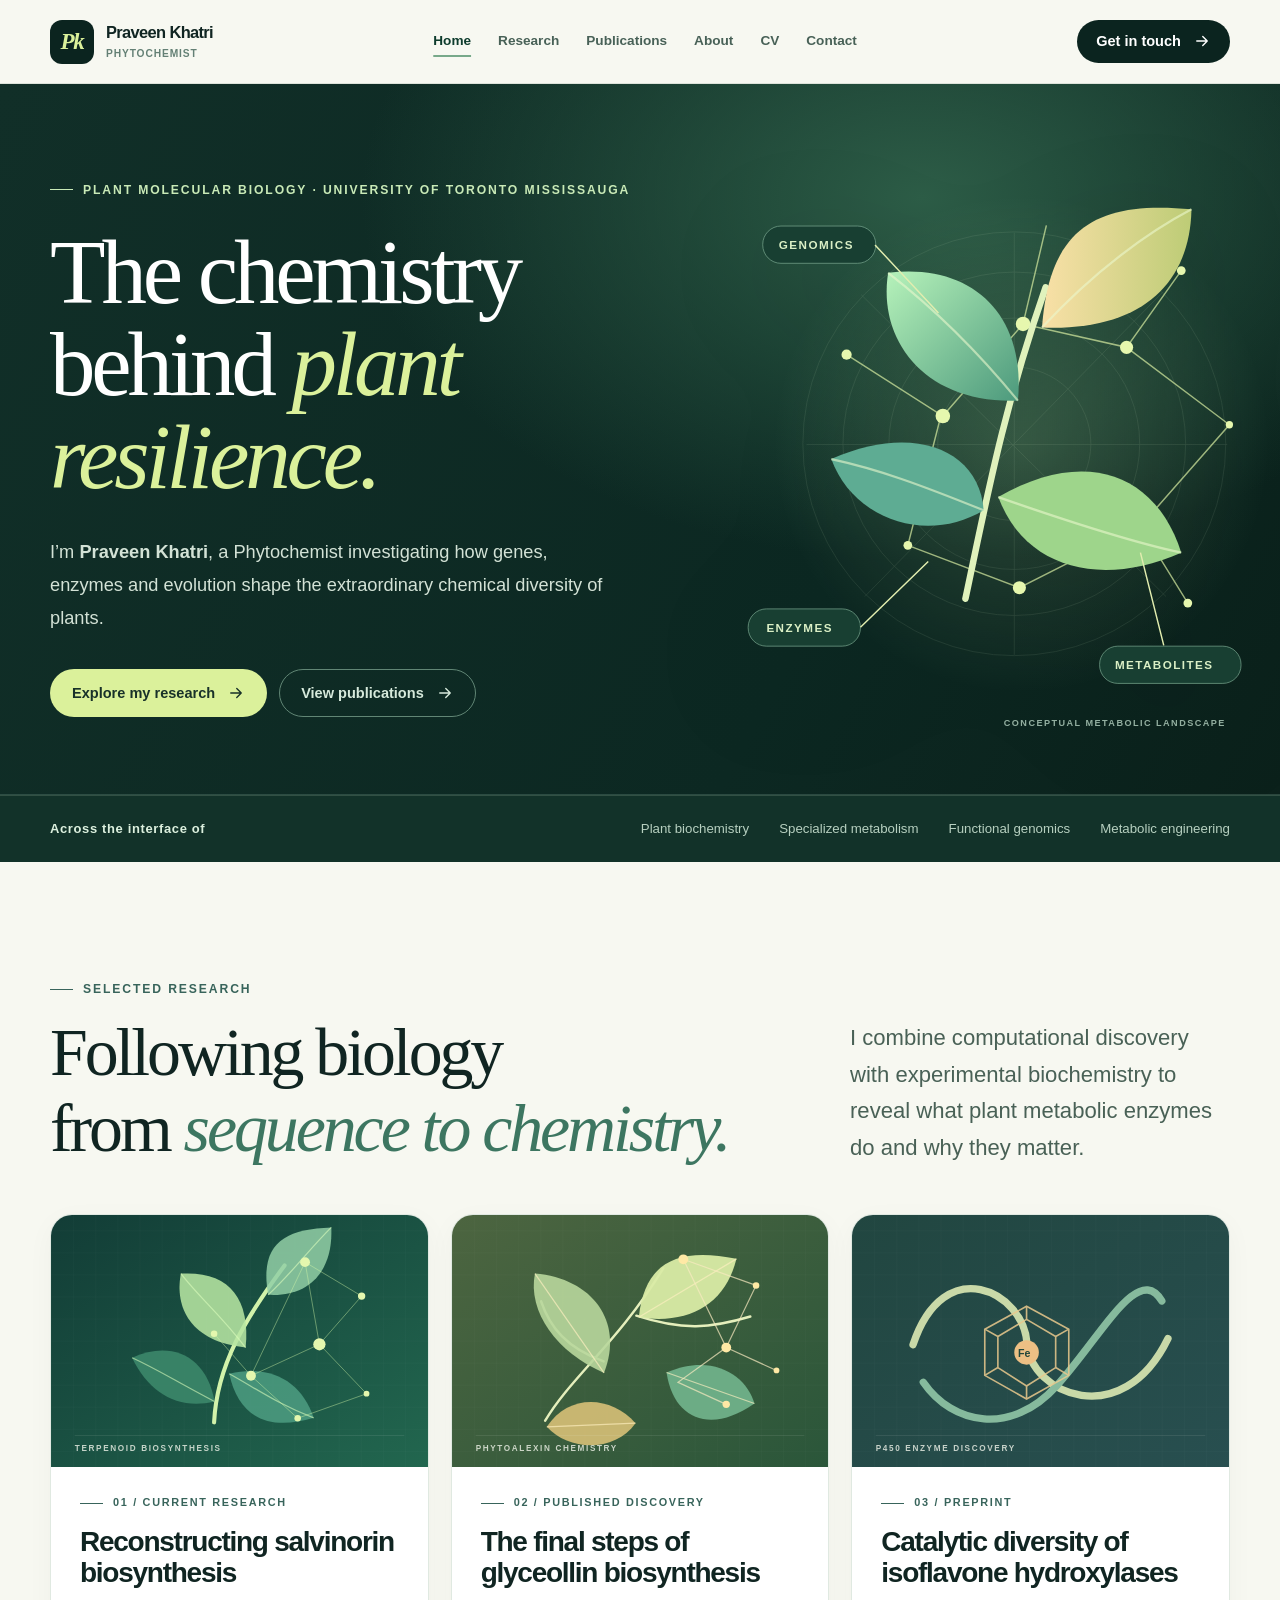
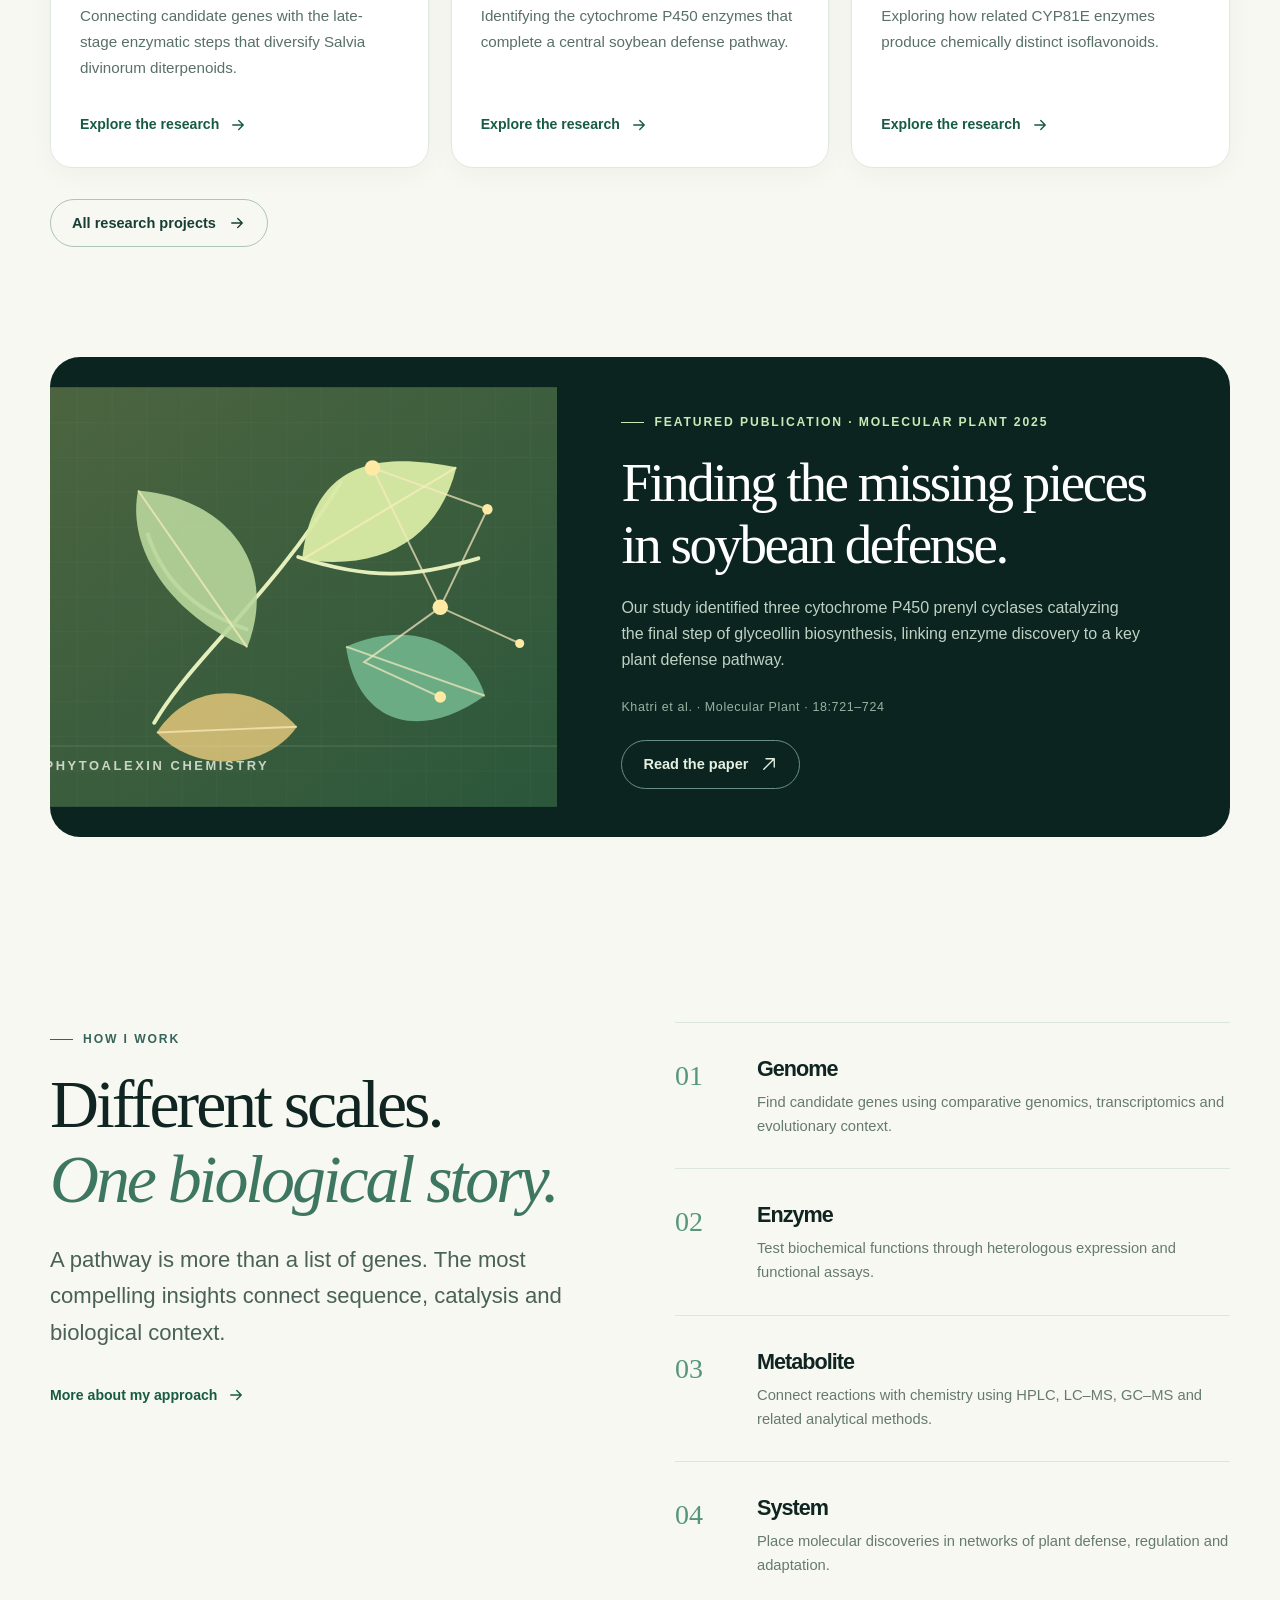
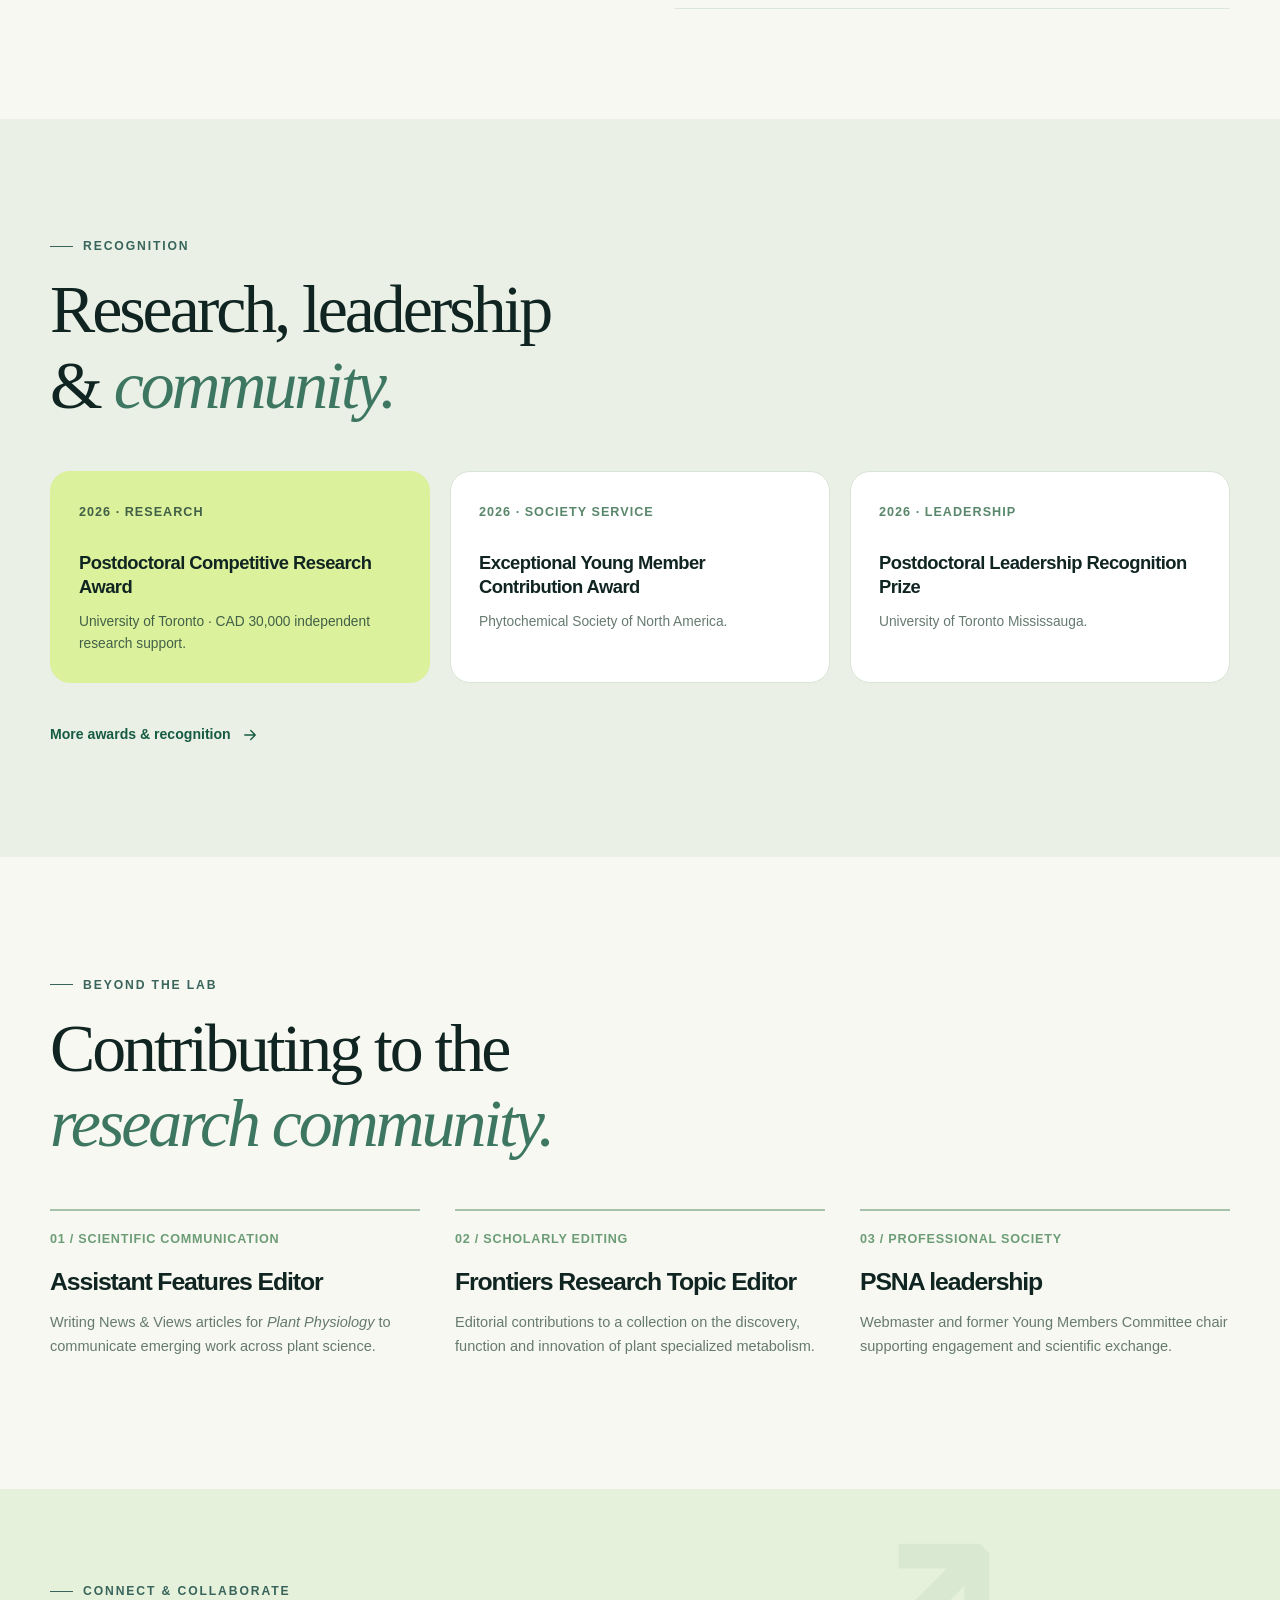
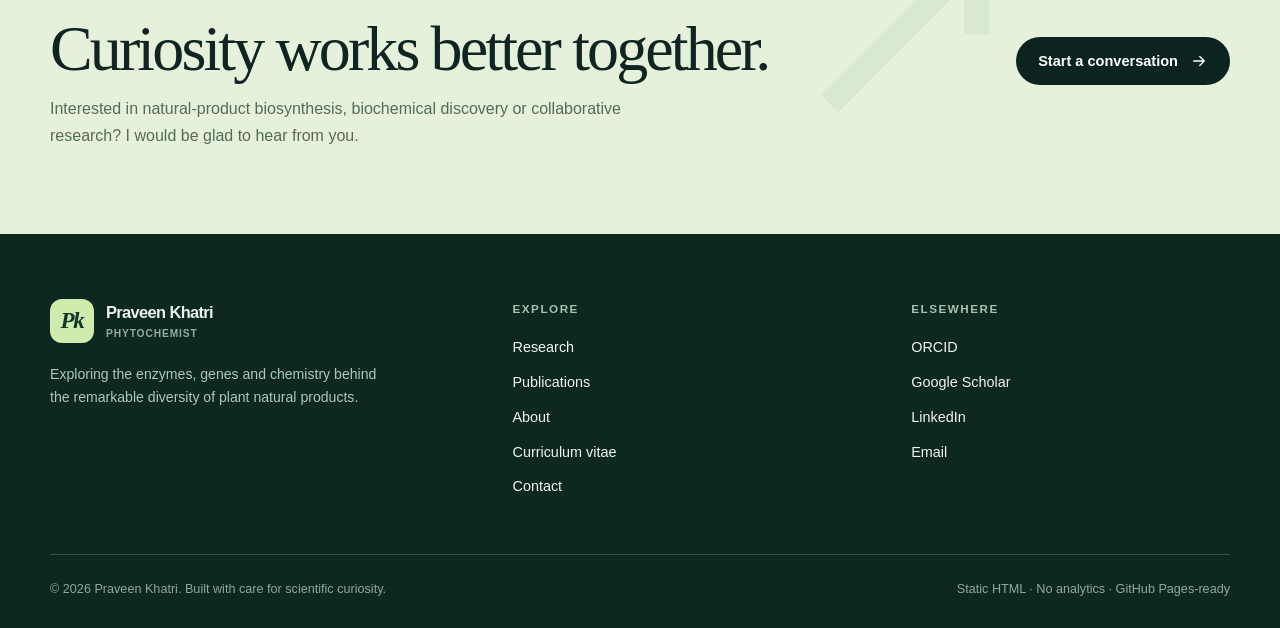
==== commit 08d6f386: "Update index.html" ====
--- a/index.html
+++ b/index.html
@@ -1 +1 @@
-<!doctype html><html lang="en"><head><meta charset="utf-8"><meta name="viewport" content="width=device-width,initial-scale=1"><meta name="color-scheme" content="light"><meta name="theme-color" content="#0b241f"><title>Plant specialized metabolism &amp; enzyme discovery | Praveen Khatri</title><meta name="description" content="Praveen Khatri is a plant molecular biologist at the University of Toronto Mississauga studying specialized metabolism, cytochrome P450 enzymes and plant defense."><meta name="author" content="Praveen Khatri"><meta property="og:type" content="website"><meta property="og:title" content="Plant specialized metabolism &amp; enzyme discovery | Praveen Khatri"><meta property="og:description" content="Praveen Khatri is a plant molecular biologist at the University of Toronto Mississauga studying specialized metabolism, cytochrome P450 enzymes and plant defense."><link rel="icon" type="image/png" sizes="192x192" href="assets/images/favicon.png"><link rel="apple-touch-icon" sizes="180x180" href="assets/images/apple-touch-icon.png"><link rel="stylesheet" href="assets/css/style.css"><script src="assets/js/main.js" defer></script></head><body><a class="skip-link" href="#main">Skip to main content</a><header class="site-header"><div class="shell nav-inner"><a class="brand" href="index.html" aria-label="Praveen Khatri, home"><span class="brand-mark" aria-hidden="true">Pk</span><span class="brand-text">Praveen Khatri<span>Plant molecular biologist</span></span></a><nav class="site-nav" id="primary-navigation" aria-label="Main navigation"><a href="index.html" aria-current="page">Home</a><a href="research.html">Research</a><a href="publications.html">Publications</a><a href="about.html">About</a><a href="cv.html">CV</a><a href="contact.html" >Contact</a></nav><div class="nav-actions"><a class="btn btn-dark nav-cta" href="contact.html">Get in touch<svg aria-hidden="true" viewBox="0 0 24 24" fill="none" stroke="currentColor" stroke-width="1.8" stroke-linecap="round" stroke-linejoin="round"><path d="M5 12h14m-6-6 6 6-6 6"/></svg></a><button class="menu-toggle" type="button" data-menu-toggle aria-expanded="false" aria-controls="primary-navigation" aria-label="Toggle navigation"><svg viewBox="0 0 24 24" fill="none" stroke="currentColor" stroke-width="1.8" stroke-linecap="round"><path d="M4 7h16M4 12h16M4 17h16"/></svg></button></div></div></header><main id="main"><section class="hero"><div class="shell hero-grid"><div class="hero-content"><span class="eyebrow light">Plant molecular biology · University of Toronto Mississauga</span><h1>The chemistry behind <em>plant resilience.</em></h1><p class="intro">I’m <strong>Praveen Khatri</strong>, a plant molecular biologist investigating how genes, enzymes and evolution shape the extraordinary chemical diversity of plants.</p><div class="hero-actions"><a class="btn btn-primary" href="research.html">Explore my research<svg aria-hidden="true" viewBox="0 0 24 24" fill="none" stroke="currentColor" stroke-width="1.8" stroke-linecap="round" stroke-linejoin="round"><path d="M5 12h14m-6-6 6 6-6 6"/></svg></a><a class="btn btn-outline" href="publications.html">View publications<svg aria-hidden="true" viewBox="0 0 24 24" fill="none" stroke="currentColor" stroke-width="1.8" stroke-linecap="round" stroke-linejoin="round"><path d="M5 12h14m-6-6 6 6-6 6"/></svg></a></div></div><div class="hero-graphic"><img src="assets/images/hero-biosynthesis.svg" alt="Conceptual illustration connecting plant leaves, molecular networks and enzyme discovery" width="790" height="800"></div></div></section><div class="hero-foot"><div class="shell hero-foot-inner"><strong>Across the interface of</strong><div><span>Plant biochemistry</span><span>Specialized metabolism</span><span>Functional genomics</span><span>Metabolic engineering</span></div></div></div><section class="section"><div class="shell"><div class="section-header"><div><span class="eyebrow">Selected research</span><h2>Following biology<br>from <span class="serif-italic">sequence to chemistry.</span></h2></div><p class="lead">I combine computational discovery with experimental biochemistry to reveal what plant metabolic enzymes do and why they matter.</p></div><div class="grid-3"><article class="research-card"><img src="assets/images/art-salvia.svg" alt="Conceptual illustration: Reconstructing salvinorin biosynthesis" width="920" height="650"><div class="research-card-body"><span class="eyebrow">01 / Current research</span><h3>Reconstructing salvinorin biosynthesis</h3><p>Connecting candidate genes with the late-stage enzymatic steps that diversify Salvia divinorum diterpenoids.</p><a class="text-link" href="research.html">Explore the research<svg aria-hidden="true" viewBox="0 0 24 24" fill="none" stroke="currentColor" stroke-width="1.8" stroke-linecap="round" stroke-linejoin="round"><path d="M5 12h14m-6-6 6 6-6 6"/></svg></a></div></article><article class="research-card"><img src="assets/images/art-soybean.svg" alt="Conceptual illustration: The final steps of glyceollin biosynthesis" width="920" height="650"><div class="research-card-body"><span class="eyebrow">02 / Published discovery</span><h3>The final steps of glyceollin biosynthesis</h3><p>Identifying the cytochrome P450 enzymes that complete a central soybean defense pathway.</p><a class="text-link" href="research.html">Explore the research<svg aria-hidden="true" viewBox="0 0 24 24" fill="none" stroke="currentColor" stroke-width="1.8" stroke-linecap="round" stroke-linejoin="round"><path d="M5 12h14m-6-6 6 6-6 6"/></svg></a></div></article><article class="research-card"><img src="assets/images/art-enzyme.svg" alt="Conceptual illustration: Catalytic diversity of isoflavone hydroxylases" width="920" height="650"><div class="research-card-body"><span class="eyebrow">03 / Preprint</span><h3>Catalytic diversity of isoflavone hydroxylases</h3><p>Exploring how related CYP81E enzymes produce chemically distinct isoflavonoids.</p><a class="text-link" href="research.html">Explore the research<svg aria-hidden="true" viewBox="0 0 24 24" fill="none" stroke="currentColor" stroke-width="1.8" stroke-linecap="round" stroke-linejoin="round"><path d="M5 12h14m-6-6 6 6-6 6"/></svg></a></div></article></div><div style="margin-top:31px"><a class="btn btn-outline" href="research.html">All research projects<svg aria-hidden="true" viewBox="0 0 24 24" fill="none" stroke="currentColor" stroke-width="1.8" stroke-linecap="round" stroke-linejoin="round"><path d="M5 12h14m-6-6 6 6-6 6"/></svg></a></div></div></section><section class="section-sm" style="padding-top:0"><div class="shell"><div class="featured"><div class="featured-art"><img src="assets/images/art-soybean.svg" alt="Original conceptual illustration of soybean leaf chemistry and a molecular network" width="920" height="650"></div><div class="featured-content"><span class="eyebrow light">Featured publication · Molecular Plant 2025</span><h2>Finding the missing pieces in soybean defense.</h2><p>Our study identified three cytochrome P450 prenyl cyclases catalyzing the final step of glyceollin biosynthesis, linking enzyme discovery to a key plant defense pathway.</p><div class="meta">Khatri et al. · Molecular Plant · 18:721–724</div><a class="btn btn-outline" href="https://doi.org/10.1016/j.molp.2025.01.022" target="_blank" rel="noopener noreferrer">Read the paper<svg aria-hidden="true" viewBox="0 0 24 24" fill="none" stroke="currentColor" stroke-width="1.8" stroke-linecap="round" stroke-linejoin="round"><path d="M8 5h11v11M19 5 5 19"/></svg></a></div></div></div></section><section class="section"><div class="shell process-wrap"><div class="process-intro"><span class="eyebrow">How I work</span><h2>Different scales.<br><span class="serif-italic">One biological story.</span></h2><p class="lead">A pathway is more than a list of genes. The most compelling insights connect sequence, catalysis and biological context.</p><a class="text-link" href="about.html">More about my approach<svg aria-hidden="true" viewBox="0 0 24 24" fill="none" stroke="currentColor" stroke-width="1.8" stroke-linecap="round" stroke-linejoin="round"><path d="M5 12h14m-6-6 6 6-6 6"/></svg></a></div><div class="process-list"><div class="process-item"><span class="process-number">01</span><div><h3>Genome</h3><p>Find candidate genes using comparative genomics, transcriptomics and evolutionary context.</p></div></div><div class="process-item"><span class="process-number">02</span><div><h3>Enzyme</h3><p>Test biochemical functions through heterologous expression and functional assays.</p></div></div><div class="process-item"><span class="process-number">03</span><div><h3>Metabolite</h3><p>Connect reactions with chemistry using HPLC, LC–MS, GC–MS and related analytical methods.</p></div></div><div class="process-item"><span class="process-number">04</span><div><h3>System</h3><p>Place molecular discoveries in networks of plant defense, regulation and adaptation.</p></div></div></div></div></section><section class="section honors-section"><div class="shell"><div class="section-header"><div><span class="eyebrow">Recognition</span><h2>Research, leadership<br>&amp; <span class="serif-italic">community.</span></h2></div></div><div class="award-highlight"><article class="award-card"><span class="year">2026 · RESEARCH</span><h3>Postdoctoral Competitive Research Award</h3><p>University of Toronto · CAD 30,000 independent research support.</p></article><article class="award-card"><span class="year">2026 · SOCIETY SERVICE</span><h3>Exceptional Young Member Contribution Award</h3><p>Phytochemical Society of North America.</p></article><article class="award-card"><span class="year">2026 · LEADERSHIP</span><h3>Postdoctoral Leadership Recognition Prize</h3><p>University of Toronto Mississauga.</p></article></div><div style="margin-top:28px"><a class="text-link" href="about.html#awards">More awards &amp; recognition<svg aria-hidden="true" viewBox="0 0 24 24" fill="none" stroke="currentColor" stroke-width="1.8" stroke-linecap="round" stroke-linejoin="round"><path d="M5 12h14m-6-6 6 6-6 6"/></svg></a></div></div></section><section class="section"><div class="shell"><div class="section-header"><div><span class="eyebrow">Beyond the lab</span><h2>Contributing to the<br><span class="serif-italic">research community.</span></h2></div></div><div class="community-grid"><article class="community-col"><span class="num">01 / SCIENTIFIC COMMUNICATION</span><h3>Assistant Features Editor</h3><p>Writing News &amp; Views articles for <em>Plant Physiology</em> to communicate emerging work across plant science.</p></article><article class="community-col"><span class="num">02 / SCHOLARLY EDITING</span><h3>Frontiers Research Topic Editor</h3><p>Editorial contributions to a collection on the discovery, function and innovation of plant specialized metabolism.</p></article><article class="community-col"><span class="num">03 / PROFESSIONAL SOCIETY</span><h3>PSNA leadership</h3><p>Webmaster and former Young Members Committee chair supporting engagement and scientific exchange.</p></article></div></div></section><section class="cta-band"><div class="shell cta-inner"><div><span class="eyebrow">Connect & collaborate</span><h2>Curiosity works better together.</h2><p>Interested in natural-product biosynthesis, biochemical discovery or collaborative research? I would be glad to hear from you.</p></div><a class="btn btn-dark" href="contact.html">Start a conversation<svg aria-hidden="true" viewBox="0 0 24 24" fill="none" stroke="currentColor" stroke-width="1.8" stroke-linecap="round" stroke-linejoin="round"><path d="M5 12h14m-6-6 6 6-6 6"/></svg></a></div></section></main><footer class="site-footer"><div class="shell"><div class="footer-grid"><div class="footer-brand"><a class="brand" href="index.html"><span class="brand-mark" aria-hidden="true">Pk</span><span class="brand-text">Praveen Khatri<span>Plant molecular biologist</span></span></a><p>Exploring the enzymes, genes and chemistry behind the remarkable diversity of plant natural products.</p></div><div><div class="footer-title">Explore</div><div class="footer-links"><a href="research.html">Research</a><a href="publications.html">Publications</a><a href="about.html">About</a><a href="cv.html">Curriculum vitae</a><a href="contact.html">Contact</a></div></div><div><div class="footer-title">Elsewhere</div><div class="footer-links"><a href="https://orcid.org/0000-0001-6589-3450" target="_blank" rel="noopener noreferrer">ORCID</a><a href="https://bit.ly/3sAjuCn" target="_blank" rel="noopener noreferrer">Google Scholar</a><a href="https://www.linkedin.com/in/pkhatri4/" target="_blank" rel="noopener noreferrer">LinkedIn</a><a href="mailto:praveen.khatri@utoronto.ca">Email</a></div></div></div><div class="footer-bottom"><span>© <span data-year>2026</span> Praveen Khatri. Built with care for scientific curiosity.</span><span>Static HTML · No analytics · GitHub Pages-ready</span></div></div></footer></body></html>
+<!doctype html><html lang="en"><head><meta charset="utf-8"><meta name="viewport" content="width=device-width,initial-scale=1"><meta name="color-scheme" content="light"><meta name="theme-color" content="#0b241f"><title>Plant specialized metabolism &amp; enzyme discovery | Praveen Khatri</title><meta name="description" content="Praveen Khatri is a Phytochemist at the University of Toronto Mississauga studying specialized metabolism, cytochrome P450 enzymes and plant defense."><meta name="author" content="Praveen Khatri"><meta property="og:type" content="website"><meta property="og:title" content="Plant specialized metabolism &amp; enzyme discovery | Praveen Khatri"><meta property="og:description" content="Praveen Khatri is a Phytochemist at the University of Toronto Mississauga studying specialized metabolism, cytochrome P450 enzymes and plant defense."><link rel="icon" type="image/png" sizes="192x192" href="assets/images/favicon.png"><link rel="apple-touch-icon" sizes="180x180" href="assets/images/apple-touch-icon.png"><link rel="stylesheet" href="assets/css/style.css"><script src="assets/js/main.js" defer></script></head><body><a class="skip-link" href="#main">Skip to main content</a><header class="site-header"><div class="shell nav-inner"><a class="brand" href="index.html" aria-label="Praveen Khatri, home"><span class="brand-mark" aria-hidden="true">Pk</span><span class="brand-text">Praveen Khatri<span>Phytochemist</span></span></a><nav class="site-nav" id="primary-navigation" aria-label="Main navigation"><a href="index.html" aria-current="page">Home</a><a href="research.html">Research</a><a href="publications.html">Publications</a><a href="about.html">About</a><a href="cv.html">CV</a><a href="contact.html" >Contact</a></nav><div class="nav-actions"><a class="btn btn-dark nav-cta" href="contact.html">Get in touch<svg aria-hidden="true" viewBox="0 0 24 24" fill="none" stroke="currentColor" stroke-width="1.8" stroke-linecap="round" stroke-linejoin="round"><path d="M5 12h14m-6-6 6 6-6 6"/></svg></a><button class="menu-toggle" type="button" data-menu-toggle aria-expanded="false" aria-controls="primary-navigation" aria-label="Toggle navigation"><svg viewBox="0 0 24 24" fill="none" stroke="currentColor" stroke-width="1.8" stroke-linecap="round"><path d="M4 7h16M4 12h16M4 17h16"/></svg></button></div></div></header><main id="main"><section class="hero"><div class="shell hero-grid"><div class="hero-content"><span class="eyebrow light">Plant molecular biology · University of Toronto Mississauga</span><h1>The chemistry behind <em>plant resilience.</em></h1><p class="intro">I’m <strong>Praveen Khatri</strong>, a Phytochemist investigating how genes, enzymes and evolution shape the extraordinary chemical diversity of plants.</p><div class="hero-actions"><a class="btn btn-primary" href="research.html">Explore my research<svg aria-hidden="true" viewBox="0 0 24 24" fill="none" stroke="currentColor" stroke-width="1.8" stroke-linecap="round" stroke-linejoin="round"><path d="M5 12h14m-6-6 6 6-6 6"/></svg></a><a class="btn btn-outline" href="publications.html">View publications<svg aria-hidden="true" viewBox="0 0 24 24" fill="none" stroke="currentColor" stroke-width="1.8" stroke-linecap="round" stroke-linejoin="round"><path d="M5 12h14m-6-6 6 6-6 6"/></svg></a></div></div><div class="hero-graphic"><img src="assets/images/hero-biosynthesis.svg" alt="Conceptual illustration connecting plant leaves, molecular networks and enzyme discovery" width="790" height="800"></div></div></section><div class="hero-foot"><div class="shell hero-foot-inner"><strong>Across the interface of</strong><div><span>Plant biochemistry</span><span>Specialized metabolism</span><span>Functional genomics</span><span>Metabolic engineering</span></div></div></div><section class="section"><div class="shell"><div class="section-header"><div><span class="eyebrow">Selected research</span><h2>Following biology<br>from <span class="serif-italic">sequence to chemistry.</span></h2></div><p class="lead">I combine computational discovery with experimental biochemistry to reveal what plant metabolic enzymes do and why they matter.</p></div><div class="grid-3"><article class="research-card"><img src="assets/images/art-salvia.svg" alt="Conceptual illustration: Reconstructing salvinorin biosynthesis" width="920" height="650"><div class="research-card-body"><span class="eyebrow">01 / Current research</span><h3>Reconstructing salvinorin biosynthesis</h3><p>Connecting candidate genes with the late-stage enzymatic steps that diversify Salvia divinorum diterpenoids.</p><a class="text-link" href="research.html">Explore the research<svg aria-hidden="true" viewBox="0 0 24 24" fill="none" stroke="currentColor" stroke-width="1.8" stroke-linecap="round" stroke-linejoin="round"><path d="M5 12h14m-6-6 6 6-6 6"/></svg></a></div></article><article class="research-card"><img src="assets/images/art-soybean.svg" alt="Conceptual illustration: The final steps of glyceollin biosynthesis" width="920" height="650"><div class="research-card-body"><span class="eyebrow">02 / Published discovery</span><h3>The final steps of glyceollin biosynthesis</h3><p>Identifying the cytochrome P450 enzymes that complete a central soybean defense pathway.</p><a class="text-link" href="research.html">Explore the research<svg aria-hidden="true" viewBox="0 0 24 24" fill="none" stroke="currentColor" stroke-width="1.8" stroke-linecap="round" stroke-linejoin="round"><path d="M5 12h14m-6-6 6 6-6 6"/></svg></a></div></article><article class="research-card"><img src="assets/images/art-enzyme.svg" alt="Conceptual illustration: Catalytic diversity of isoflavone hydroxylases" width="920" height="650"><div class="research-card-body"><span class="eyebrow">03 / Preprint</span><h3>Catalytic diversity of isoflavone hydroxylases</h3><p>Exploring how related CYP81E enzymes produce chemically distinct isoflavonoids.</p><a class="text-link" href="research.html">Explore the research<svg aria-hidden="true" viewBox="0 0 24 24" fill="none" stroke="currentColor" stroke-width="1.8" stroke-linecap="round" stroke-linejoin="round"><path d="M5 12h14m-6-6 6 6-6 6"/></svg></a></div></article></div><div style="margin-top:31px"><a class="btn btn-outline" href="research.html">All research projects<svg aria-hidden="true" viewBox="0 0 24 24" fill="none" stroke="currentColor" stroke-width="1.8" stroke-linecap="round" stroke-linejoin="round"><path d="M5 12h14m-6-6 6 6-6 6"/></svg></a></div></div></section><section class="section-sm" style="padding-top:0"><div class="shell"><div class="featured"><div class="featured-art"><img src="assets/images/art-soybean.svg" alt="Original conceptual illustration of soybean leaf chemistry and a molecular network" width="920" height="650"></div><div class="featured-content"><span class="eyebrow light">Featured publication · Molecular Plant 2025</span><h2>Finding the missing pieces in soybean defense.</h2><p>Our study identified three cytochrome P450 prenyl cyclases catalyzing the final step of glyceollin biosynthesis, linking enzyme discovery to a key plant defense pathway.</p><div class="meta">Khatri et al. · Molecular Plant · 18:721–724</div><a class="btn btn-outline" href="https://doi.org/10.1016/j.molp.2025.01.022" target="_blank" rel="noopener noreferrer">Read the paper<svg aria-hidden="true" viewBox="0 0 24 24" fill="none" stroke="currentColor" stroke-width="1.8" stroke-linecap="round" stroke-linejoin="round"><path d="M8 5h11v11M19 5 5 19"/></svg></a></div></div></div></section><section class="section"><div class="shell process-wrap"><div class="process-intro"><span class="eyebrow">How I work</span><h2>Different scales.<br><span class="serif-italic">One biological story.</span></h2><p class="lead">A pathway is more than a list of genes. The most compelling insights connect sequence, catalysis and biological context.</p><a class="text-link" href="about.html">More about my approach<svg aria-hidden="true" viewBox="0 0 24 24" fill="none" stroke="currentColor" stroke-width="1.8" stroke-linecap="round" stroke-linejoin="round"><path d="M5 12h14m-6-6 6 6-6 6"/></svg></a></div><div class="process-list"><div class="process-item"><span class="process-number">01</span><div><h3>Genome</h3><p>Find candidate genes using comparative genomics, transcriptomics and evolutionary context.</p></div></div><div class="process-item"><span class="process-number">02</span><div><h3>Enzyme</h3><p>Test biochemical functions through heterologous expression and functional assays.</p></div></div><div class="process-item"><span class="process-number">03</span><div><h3>Metabolite</h3><p>Connect reactions with chemistry using HPLC, LC–MS, GC–MS and related analytical methods.</p></div></div><div class="process-item"><span class="process-number">04</span><div><h3>System</h3><p>Place molecular discoveries in networks of plant defense, regulation and adaptation.</p></div></div></div></div></section><section class="section honors-section"><div class="shell"><div class="section-header"><div><span class="eyebrow">Recognition</span><h2>Research, leadership<br>&amp; <span class="serif-italic">community.</span></h2></div></div><div class="award-highlight"><article class="award-card"><span class="year">2026 · RESEARCH</span><h3>Postdoctoral Competitive Research Award</h3><p>University of Toronto · CAD 30,000 independent research support.</p></article><article class="award-card"><span class="year">2026 · SOCIETY SERVICE</span><h3>Exceptional Young Member Contribution Award</h3><p>Phytochemical Society of North America.</p></article><article class="award-card"><span class="year">2026 · LEADERSHIP</span><h3>Postdoctoral Leadership Recognition Prize</h3><p>University of Toronto Mississauga.</p></article></div><div style="margin-top:28px"><a class="text-link" href="about.html#awards">More awards &amp; recognition<svg aria-hidden="true" viewBox="0 0 24 24" fill="none" stroke="currentColor" stroke-width="1.8" stroke-linecap="round" stroke-linejoin="round"><path d="M5 12h14m-6-6 6 6-6 6"/></svg></a></div></div></section><section class="section"><div class="shell"><div class="section-header"><div><span class="eyebrow">Beyond the lab</span><h2>Contributing to the<br><span class="serif-italic">research community.</span></h2></div></div><div class="community-grid"><article class="community-col"><span class="num">01 / SCIENTIFIC COMMUNICATION</span><h3>Assistant Features Editor</h3><p>Writing News &amp; Views articles for <em>Plant Physiology</em> to communicate emerging work across plant science.</p></article><article class="community-col"><span class="num">02 / SCHOLARLY EDITING</span><h3>Frontiers Research Topic Editor</h3><p>Editorial contributions to a collection on the discovery, function and innovation of plant specialized metabolism.</p></article><article class="community-col"><span class="num">03 / PROFESSIONAL SOCIETY</span><h3>PSNA leadership</h3><p>Webmaster and former Young Members Committee chair supporting engagement and scientific exchange.</p></article></div></div></section><section class="cta-band"><div class="shell cta-inner"><div><span class="eyebrow">Connect & collaborate</span><h2>Curiosity works better together.</h2><p>Interested in natural-product biosynthesis, biochemical discovery or collaborative research? I would be glad to hear from you.</p></div><a class="btn btn-dark" href="contact.html">Start a conversation<svg aria-hidden="true" viewBox="0 0 24 24" fill="none" stroke="currentColor" stroke-width="1.8" stroke-linecap="round" stroke-linejoin="round"><path d="M5 12h14m-6-6 6 6-6 6"/></svg></a></div></section></main><footer class="site-footer"><div class="shell"><div class="footer-grid"><div class="footer-brand"><a class="brand" href="index.html"><span class="brand-mark" aria-hidden="true">Pk</span><span class="brand-text">Praveen Khatri<span>Phytochemist</span></span></a><p>Exploring the enzymes, genes and chemistry behind the remarkable diversity of plant natural products.</p></div><div><div class="footer-title">Explore</div><div class="footer-links"><a href="research.html">Research</a><a href="publications.html">Publications</a><a href="about.html">About</a><a href="cv.html">Curriculum vitae</a><a href="contact.html">Contact</a></div></div><div><div class="footer-title">Elsewhere</div><div class="footer-links"><a href="https://orcid.org/0000-0001-6589-3450" target="_blank" rel="noopener noreferrer">ORCID</a><a href="https://bit.ly/3sAjuCn" target="_blank" rel="noopener noreferrer">Google Scholar</a><a href="https://www.linkedin.com/in/pkhatri4/" target="_blank" rel="noopener noreferrer">LinkedIn</a><a href="mailto:praveen.khatri@utoronto.ca">Email</a></div></div></div><div class="footer-bottom"><span>© <span data-year>2026</span> Praveen Khatri. Built with care for scientific curiosity.</span><span>Static HTML · No analytics · GitHub Pages-ready</span></div></div></footer></body></html>
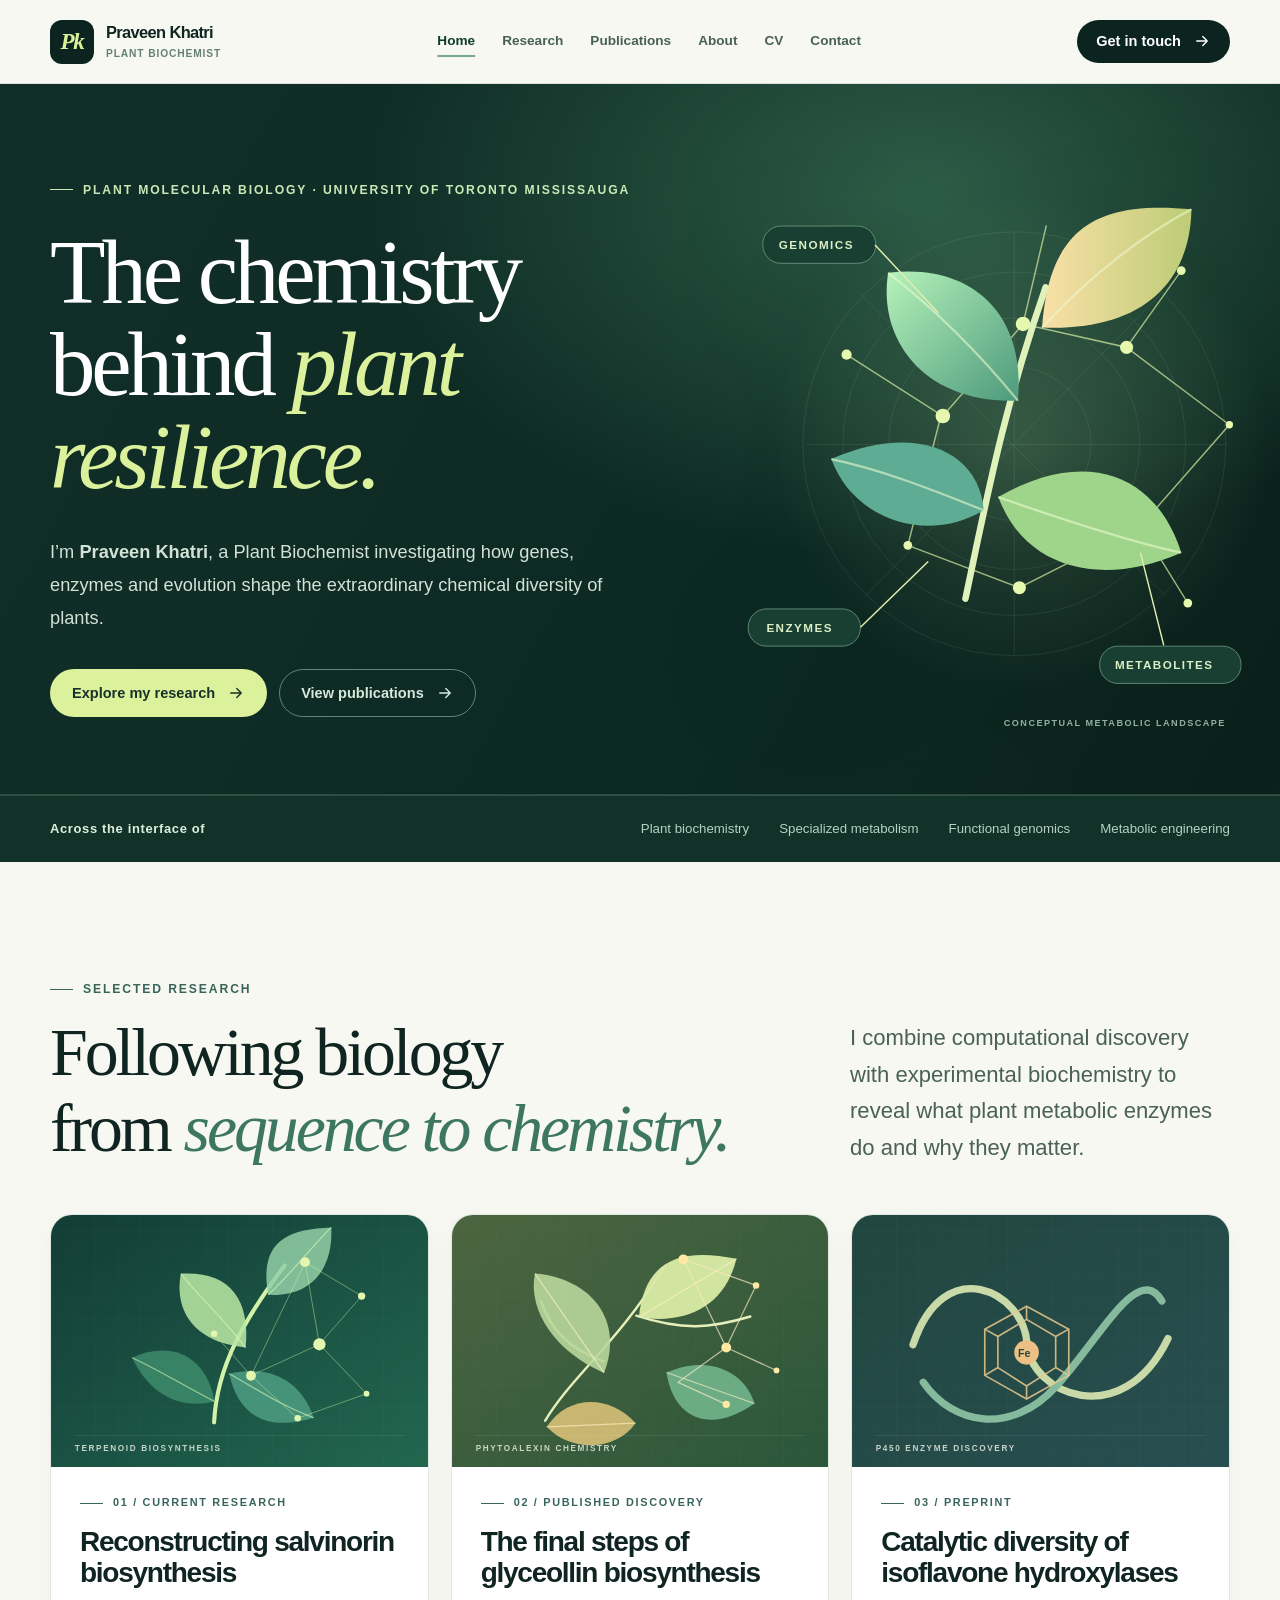
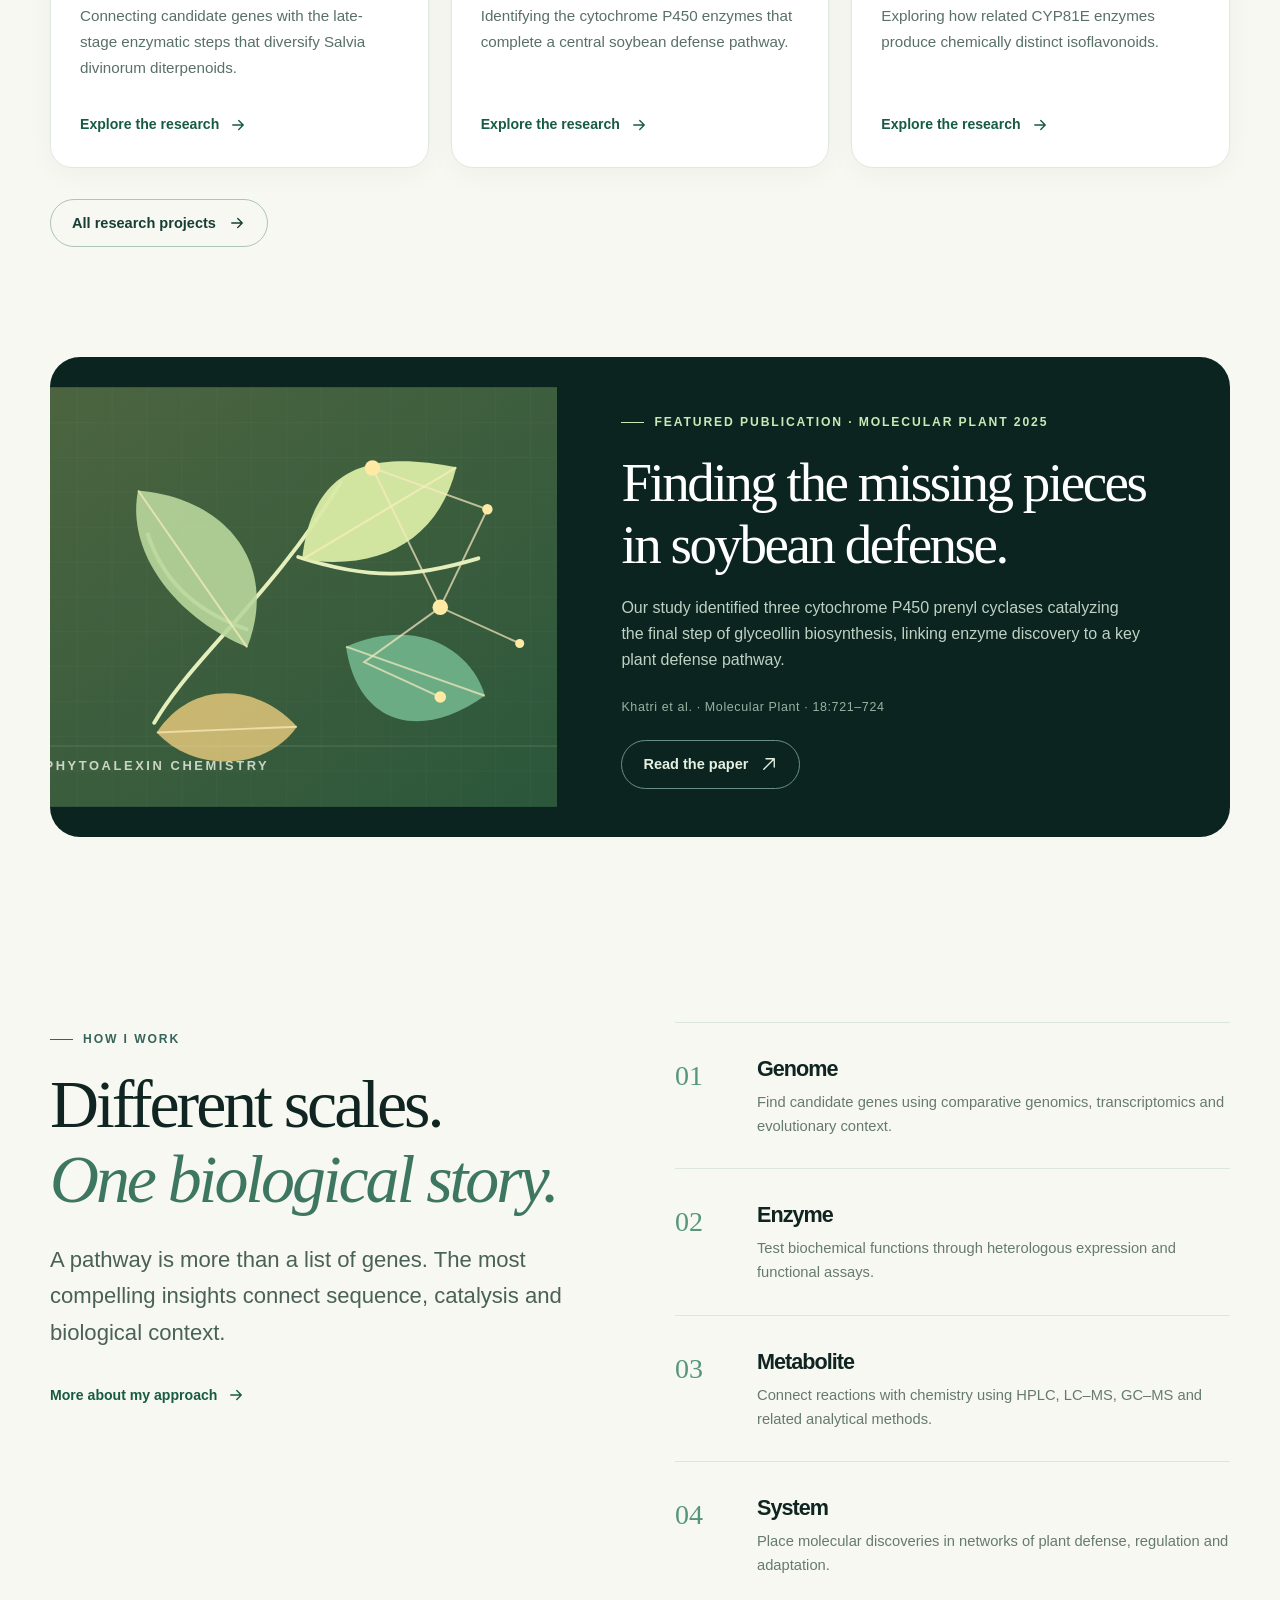
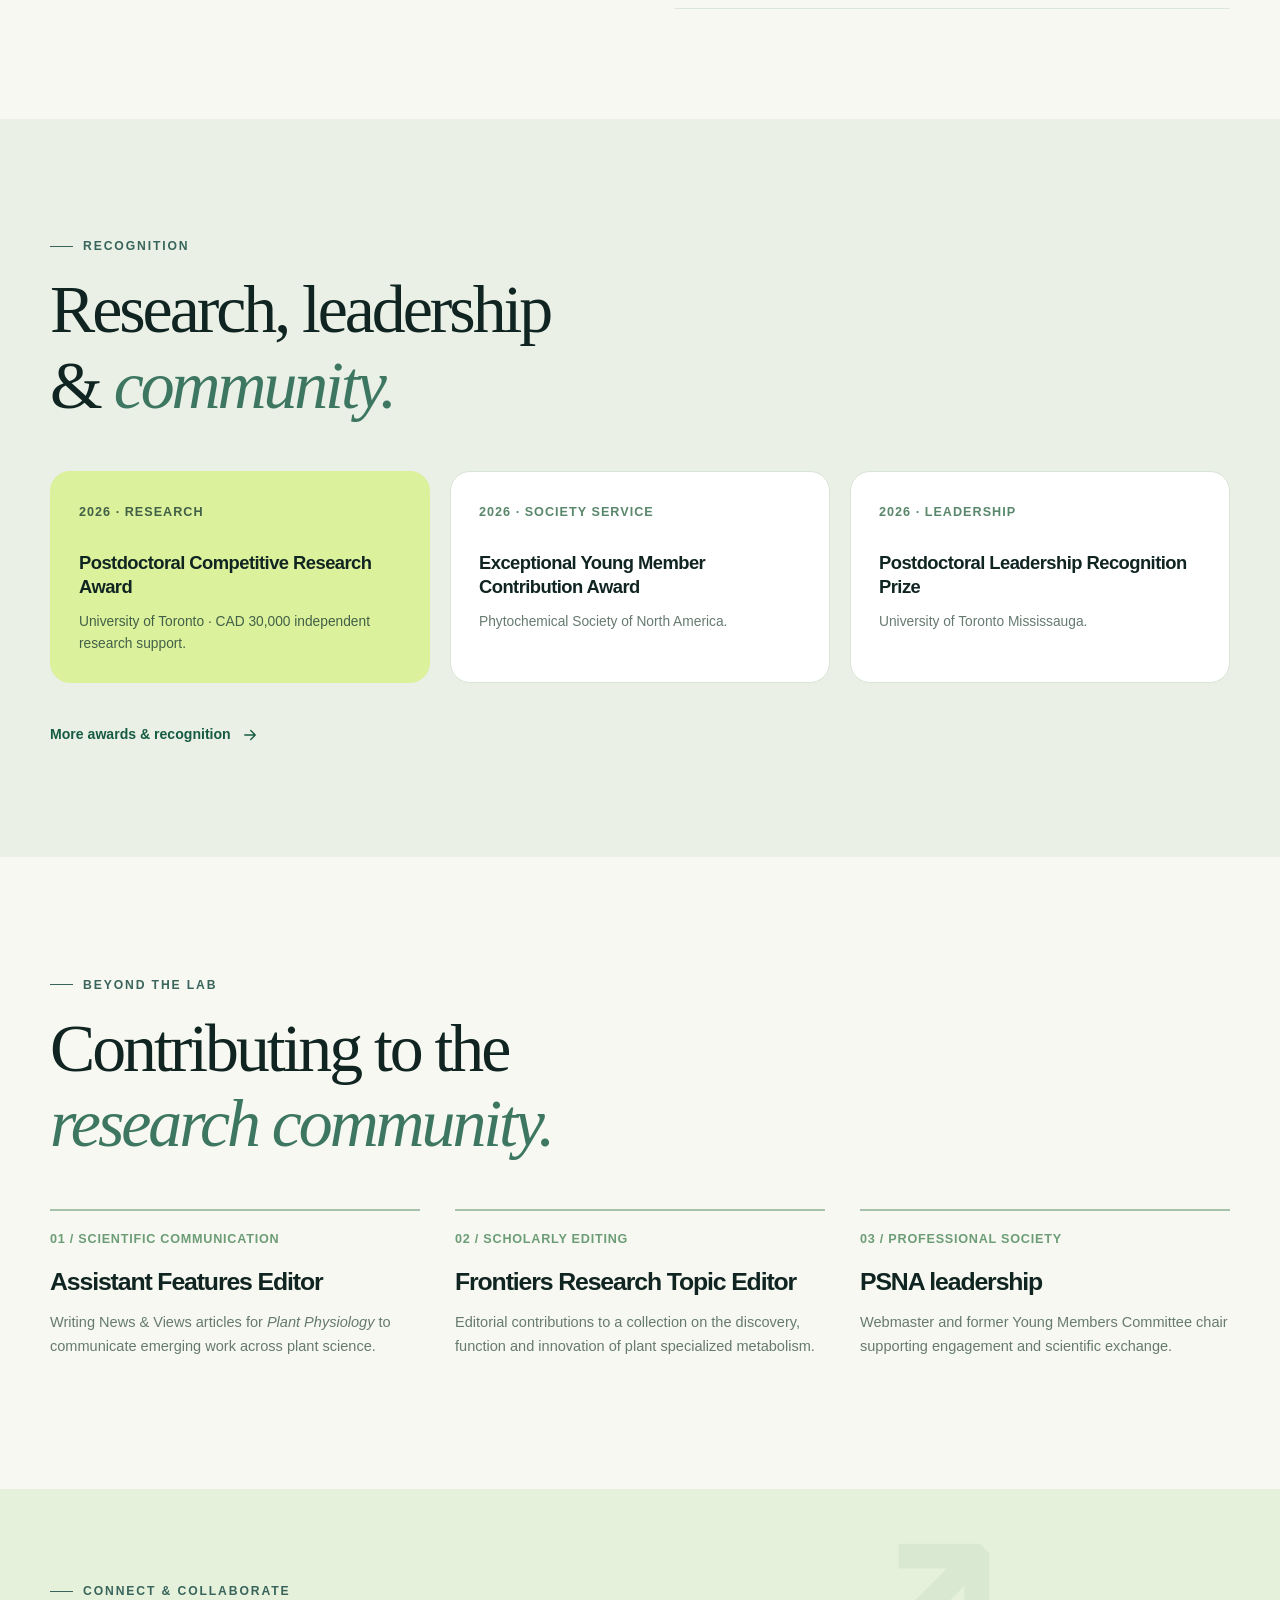
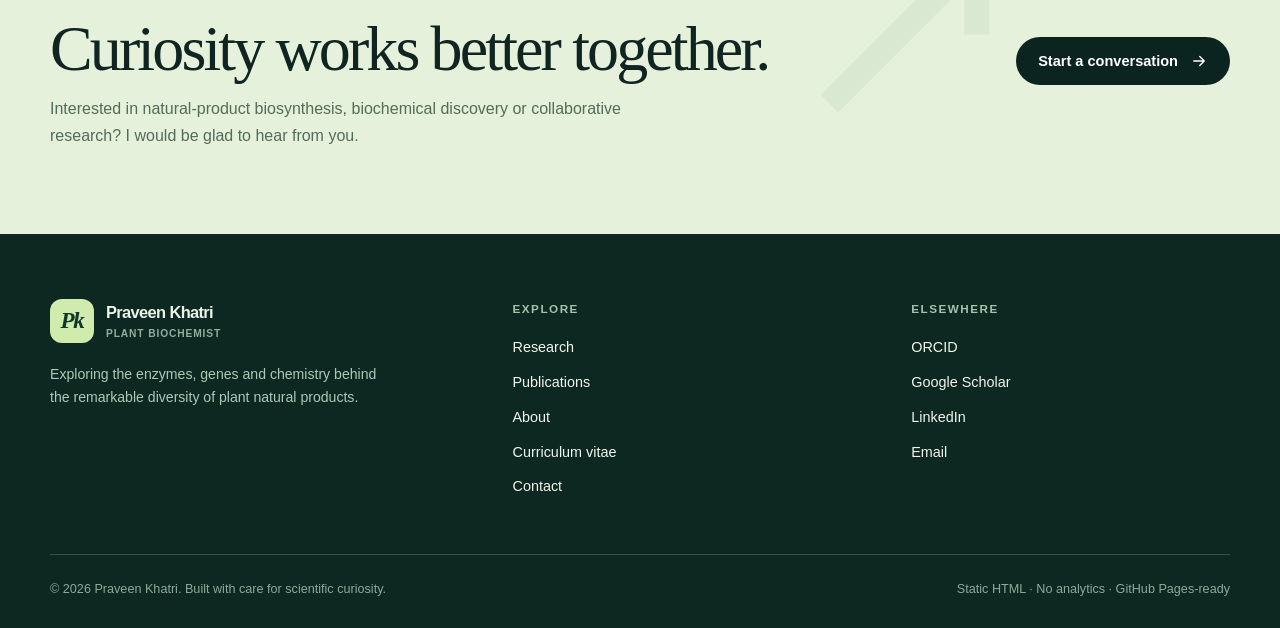
==== commit 8d14b055: "Update index.html" ====
--- a/index.html
+++ b/index.html
@@ -1 +1 @@
-<!doctype html><html lang="en"><head><meta charset="utf-8"><meta name="viewport" content="width=device-width,initial-scale=1"><meta name="color-scheme" content="light"><meta name="theme-color" content="#0b241f"><title>Plant specialized metabolism &amp; enzyme discovery | Praveen Khatri</title><meta name="description" content="Praveen Khatri is a Phytochemist at the University of Toronto Mississauga studying specialized metabolism, cytochrome P450 enzymes and plant defense."><meta name="author" content="Praveen Khatri"><meta property="og:type" content="website"><meta property="og:title" content="Plant specialized metabolism &amp; enzyme discovery | Praveen Khatri"><meta property="og:description" content="Praveen Khatri is a Phytochemist at the University of Toronto Mississauga studying specialized metabolism, cytochrome P450 enzymes and plant defense."><link rel="icon" type="image/png" sizes="192x192" href="assets/images/favicon.png"><link rel="apple-touch-icon" sizes="180x180" href="assets/images/apple-touch-icon.png"><link rel="stylesheet" href="assets/css/style.css"><script src="assets/js/main.js" defer></script></head><body><a class="skip-link" href="#main">Skip to main content</a><header class="site-header"><div class="shell nav-inner"><a class="brand" href="index.html" aria-label="Praveen Khatri, home"><span class="brand-mark" aria-hidden="true">Pk</span><span class="brand-text">Praveen Khatri<span>Phytochemist</span></span></a><nav class="site-nav" id="primary-navigation" aria-label="Main navigation"><a href="index.html" aria-current="page">Home</a><a href="research.html">Research</a><a href="publications.html">Publications</a><a href="about.html">About</a><a href="cv.html">CV</a><a href="contact.html" >Contact</a></nav><div class="nav-actions"><a class="btn btn-dark nav-cta" href="contact.html">Get in touch<svg aria-hidden="true" viewBox="0 0 24 24" fill="none" stroke="currentColor" stroke-width="1.8" stroke-linecap="round" stroke-linejoin="round"><path d="M5 12h14m-6-6 6 6-6 6"/></svg></a><button class="menu-toggle" type="button" data-menu-toggle aria-expanded="false" aria-controls="primary-navigation" aria-label="Toggle navigation"><svg viewBox="0 0 24 24" fill="none" stroke="currentColor" stroke-width="1.8" stroke-linecap="round"><path d="M4 7h16M4 12h16M4 17h16"/></svg></button></div></div></header><main id="main"><section class="hero"><div class="shell hero-grid"><div class="hero-content"><span class="eyebrow light">Plant molecular biology · University of Toronto Mississauga</span><h1>The chemistry behind <em>plant resilience.</em></h1><p class="intro">I’m <strong>Praveen Khatri</strong>, a Phytochemist investigating how genes, enzymes and evolution shape the extraordinary chemical diversity of plants.</p><div class="hero-actions"><a class="btn btn-primary" href="research.html">Explore my research<svg aria-hidden="true" viewBox="0 0 24 24" fill="none" stroke="currentColor" stroke-width="1.8" stroke-linecap="round" stroke-linejoin="round"><path d="M5 12h14m-6-6 6 6-6 6"/></svg></a><a class="btn btn-outline" href="publications.html">View publications<svg aria-hidden="true" viewBox="0 0 24 24" fill="none" stroke="currentColor" stroke-width="1.8" stroke-linecap="round" stroke-linejoin="round"><path d="M5 12h14m-6-6 6 6-6 6"/></svg></a></div></div><div class="hero-graphic"><img src="assets/images/hero-biosynthesis.svg" alt="Conceptual illustration connecting plant leaves, molecular networks and enzyme discovery" width="790" height="800"></div></div></section><div class="hero-foot"><div class="shell hero-foot-inner"><strong>Across the interface of</strong><div><span>Plant biochemistry</span><span>Specialized metabolism</span><span>Functional genomics</span><span>Metabolic engineering</span></div></div></div><section class="section"><div class="shell"><div class="section-header"><div><span class="eyebrow">Selected research</span><h2>Following biology<br>from <span class="serif-italic">sequence to chemistry.</span></h2></div><p class="lead">I combine computational discovery with experimental biochemistry to reveal what plant metabolic enzymes do and why they matter.</p></div><div class="grid-3"><article class="research-card"><img src="assets/images/art-salvia.svg" alt="Conceptual illustration: Reconstructing salvinorin biosynthesis" width="920" height="650"><div class="research-card-body"><span class="eyebrow">01 / Current research</span><h3>Reconstructing salvinorin biosynthesis</h3><p>Connecting candidate genes with the late-stage enzymatic steps that diversify Salvia divinorum diterpenoids.</p><a class="text-link" href="research.html">Explore the research<svg aria-hidden="true" viewBox="0 0 24 24" fill="none" stroke="currentColor" stroke-width="1.8" stroke-linecap="round" stroke-linejoin="round"><path d="M5 12h14m-6-6 6 6-6 6"/></svg></a></div></article><article class="research-card"><img src="assets/images/art-soybean.svg" alt="Conceptual illustration: The final steps of glyceollin biosynthesis" width="920" height="650"><div class="research-card-body"><span class="eyebrow">02 / Published discovery</span><h3>The final steps of glyceollin biosynthesis</h3><p>Identifying the cytochrome P450 enzymes that complete a central soybean defense pathway.</p><a class="text-link" href="research.html">Explore the research<svg aria-hidden="true" viewBox="0 0 24 24" fill="none" stroke="currentColor" stroke-width="1.8" stroke-linecap="round" stroke-linejoin="round"><path d="M5 12h14m-6-6 6 6-6 6"/></svg></a></div></article><article class="research-card"><img src="assets/images/art-enzyme.svg" alt="Conceptual illustration: Catalytic diversity of isoflavone hydroxylases" width="920" height="650"><div class="research-card-body"><span class="eyebrow">03 / Preprint</span><h3>Catalytic diversity of isoflavone hydroxylases</h3><p>Exploring how related CYP81E enzymes produce chemically distinct isoflavonoids.</p><a class="text-link" href="research.html">Explore the research<svg aria-hidden="true" viewBox="0 0 24 24" fill="none" stroke="currentColor" stroke-width="1.8" stroke-linecap="round" stroke-linejoin="round"><path d="M5 12h14m-6-6 6 6-6 6"/></svg></a></div></article></div><div style="margin-top:31px"><a class="btn btn-outline" href="research.html">All research projects<svg aria-hidden="true" viewBox="0 0 24 24" fill="none" stroke="currentColor" stroke-width="1.8" stroke-linecap="round" stroke-linejoin="round"><path d="M5 12h14m-6-6 6 6-6 6"/></svg></a></div></div></section><section class="section-sm" style="padding-top:0"><div class="shell"><div class="featured"><div class="featured-art"><img src="assets/images/art-soybean.svg" alt="Original conceptual illustration of soybean leaf chemistry and a molecular network" width="920" height="650"></div><div class="featured-content"><span class="eyebrow light">Featured publication · Molecular Plant 2025</span><h2>Finding the missing pieces in soybean defense.</h2><p>Our study identified three cytochrome P450 prenyl cyclases catalyzing the final step of glyceollin biosynthesis, linking enzyme discovery to a key plant defense pathway.</p><div class="meta">Khatri et al. · Molecular Plant · 18:721–724</div><a class="btn btn-outline" href="https://doi.org/10.1016/j.molp.2025.01.022" target="_blank" rel="noopener noreferrer">Read the paper<svg aria-hidden="true" viewBox="0 0 24 24" fill="none" stroke="currentColor" stroke-width="1.8" stroke-linecap="round" stroke-linejoin="round"><path d="M8 5h11v11M19 5 5 19"/></svg></a></div></div></div></section><section class="section"><div class="shell process-wrap"><div class="process-intro"><span class="eyebrow">How I work</span><h2>Different scales.<br><span class="serif-italic">One biological story.</span></h2><p class="lead">A pathway is more than a list of genes. The most compelling insights connect sequence, catalysis and biological context.</p><a class="text-link" href="about.html">More about my approach<svg aria-hidden="true" viewBox="0 0 24 24" fill="none" stroke="currentColor" stroke-width="1.8" stroke-linecap="round" stroke-linejoin="round"><path d="M5 12h14m-6-6 6 6-6 6"/></svg></a></div><div class="process-list"><div class="process-item"><span class="process-number">01</span><div><h3>Genome</h3><p>Find candidate genes using comparative genomics, transcriptomics and evolutionary context.</p></div></div><div class="process-item"><span class="process-number">02</span><div><h3>Enzyme</h3><p>Test biochemical functions through heterologous expression and functional assays.</p></div></div><div class="process-item"><span class="process-number">03</span><div><h3>Metabolite</h3><p>Connect reactions with chemistry using HPLC, LC–MS, GC–MS and related analytical methods.</p></div></div><div class="process-item"><span class="process-number">04</span><div><h3>System</h3><p>Place molecular discoveries in networks of plant defense, regulation and adaptation.</p></div></div></div></div></section><section class="section honors-section"><div class="shell"><div class="section-header"><div><span class="eyebrow">Recognition</span><h2>Research, leadership<br>&amp; <span class="serif-italic">community.</span></h2></div></div><div class="award-highlight"><article class="award-card"><span class="year">2026 · RESEARCH</span><h3>Postdoctoral Competitive Research Award</h3><p>University of Toronto · CAD 30,000 independent research support.</p></article><article class="award-card"><span class="year">2026 · SOCIETY SERVICE</span><h3>Exceptional Young Member Contribution Award</h3><p>Phytochemical Society of North America.</p></article><article class="award-card"><span class="year">2026 · LEADERSHIP</span><h3>Postdoctoral Leadership Recognition Prize</h3><p>University of Toronto Mississauga.</p></article></div><div style="margin-top:28px"><a class="text-link" href="about.html#awards">More awards &amp; recognition<svg aria-hidden="true" viewBox="0 0 24 24" fill="none" stroke="currentColor" stroke-width="1.8" stroke-linecap="round" stroke-linejoin="round"><path d="M5 12h14m-6-6 6 6-6 6"/></svg></a></div></div></section><section class="section"><div class="shell"><div class="section-header"><div><span class="eyebrow">Beyond the lab</span><h2>Contributing to the<br><span class="serif-italic">research community.</span></h2></div></div><div class="community-grid"><article class="community-col"><span class="num">01 / SCIENTIFIC COMMUNICATION</span><h3>Assistant Features Editor</h3><p>Writing News &amp; Views articles for <em>Plant Physiology</em> to communicate emerging work across plant science.</p></article><article class="community-col"><span class="num">02 / SCHOLARLY EDITING</span><h3>Frontiers Research Topic Editor</h3><p>Editorial contributions to a collection on the discovery, function and innovation of plant specialized metabolism.</p></article><article class="community-col"><span class="num">03 / PROFESSIONAL SOCIETY</span><h3>PSNA leadership</h3><p>Webmaster and former Young Members Committee chair supporting engagement and scientific exchange.</p></article></div></div></section><section class="cta-band"><div class="shell cta-inner"><div><span class="eyebrow">Connect & collaborate</span><h2>Curiosity works better together.</h2><p>Interested in natural-product biosynthesis, biochemical discovery or collaborative research? I would be glad to hear from you.</p></div><a class="btn btn-dark" href="contact.html">Start a conversation<svg aria-hidden="true" viewBox="0 0 24 24" fill="none" stroke="currentColor" stroke-width="1.8" stroke-linecap="round" stroke-linejoin="round"><path d="M5 12h14m-6-6 6 6-6 6"/></svg></a></div></section></main><footer class="site-footer"><div class="shell"><div class="footer-grid"><div class="footer-brand"><a class="brand" href="index.html"><span class="brand-mark" aria-hidden="true">Pk</span><span class="brand-text">Praveen Khatri<span>Phytochemist</span></span></a><p>Exploring the enzymes, genes and chemistry behind the remarkable diversity of plant natural products.</p></div><div><div class="footer-title">Explore</div><div class="footer-links"><a href="research.html">Research</a><a href="publications.html">Publications</a><a href="about.html">About</a><a href="cv.html">Curriculum vitae</a><a href="contact.html">Contact</a></div></div><div><div class="footer-title">Elsewhere</div><div class="footer-links"><a href="https://orcid.org/0000-0001-6589-3450" target="_blank" rel="noopener noreferrer">ORCID</a><a href="https://bit.ly/3sAjuCn" target="_blank" rel="noopener noreferrer">Google Scholar</a><a href="https://www.linkedin.com/in/pkhatri4/" target="_blank" rel="noopener noreferrer">LinkedIn</a><a href="mailto:praveen.khatri@utoronto.ca">Email</a></div></div></div><div class="footer-bottom"><span>© <span data-year>2026</span> Praveen Khatri. Built with care for scientific curiosity.</span><span>Static HTML · No analytics · GitHub Pages-ready</span></div></div></footer></body></html>
+<!doctype html><html lang="en"><head><meta charset="utf-8"><meta name="viewport" content="width=device-width,initial-scale=1"><meta name="color-scheme" content="light"><meta name="theme-color" content="#0b241f"><title>Plant specialized metabolism &amp; enzyme discovery | Praveen Khatri</title><meta name="description" content="Praveen Khatri is a plant Biochemist at the University of Toronto Mississauga studying specialized metabolism, cytochrome P450 enzymes and plant defense."><meta name="author" content="Praveen Khatri"><meta property="og:type" content="website"><meta property="og:title" content="Plant specialized metabolism &amp; enzyme discovery | Praveen Khatri"><meta property="og:description" content="Praveen Khatri is a Plant Biochemist at the University of Toronto Mississauga studying specialized metabolism, cytochrome P450 enzymes and plant defense."><link rel="icon" type="image/png" sizes="192x192" href="assets/images/favicon.png"><link rel="apple-touch-icon" sizes="180x180" href="assets/images/apple-touch-icon.png"><link rel="stylesheet" href="assets/css/style.css"><script src="assets/js/main.js" defer></script></head><body><a class="skip-link" href="#main">Skip to main content</a><header class="site-header"><div class="shell nav-inner"><a class="brand" href="index.html" aria-label="Praveen Khatri, home"><span class="brand-mark" aria-hidden="true">Pk</span><span class="brand-text">Praveen Khatri<span>Plant Biochemist</span></span></a><nav class="site-nav" id="primary-navigation" aria-label="Main navigation"><a href="index.html" aria-current="page">Home</a><a href="research.html">Research</a><a href="publications.html">Publications</a><a href="about.html">About</a><a href="cv.html">CV</a><a href="contact.html" >Contact</a></nav><div class="nav-actions"><a class="btn btn-dark nav-cta" href="contact.html">Get in touch<svg aria-hidden="true" viewBox="0 0 24 24" fill="none" stroke="currentColor" stroke-width="1.8" stroke-linecap="round" stroke-linejoin="round"><path d="M5 12h14m-6-6 6 6-6 6"/></svg></a><button class="menu-toggle" type="button" data-menu-toggle aria-expanded="false" aria-controls="primary-navigation" aria-label="Toggle navigation"><svg viewBox="0 0 24 24" fill="none" stroke="currentColor" stroke-width="1.8" stroke-linecap="round"><path d="M4 7h16M4 12h16M4 17h16"/></svg></button></div></div></header><main id="main"><section class="hero"><div class="shell hero-grid"><div class="hero-content"><span class="eyebrow light">Plant molecular biology · University of Toronto Mississauga</span><h1>The chemistry behind <em>plant resilience.</em></h1><p class="intro">I’m <strong>Praveen Khatri</strong>, a Plant Biochemist investigating how genes, enzymes and evolution shape the extraordinary chemical diversity of plants.</p><div class="hero-actions"><a class="btn btn-primary" href="research.html">Explore my research<svg aria-hidden="true" viewBox="0 0 24 24" fill="none" stroke="currentColor" stroke-width="1.8" stroke-linecap="round" stroke-linejoin="round"><path d="M5 12h14m-6-6 6 6-6 6"/></svg></a><a class="btn btn-outline" href="publications.html">View publications<svg aria-hidden="true" viewBox="0 0 24 24" fill="none" stroke="currentColor" stroke-width="1.8" stroke-linecap="round" stroke-linejoin="round"><path d="M5 12h14m-6-6 6 6-6 6"/></svg></a></div></div><div class="hero-graphic"><img src="assets/images/hero-biosynthesis.svg" alt="Conceptual illustration connecting plant leaves, molecular networks and enzyme discovery" width="790" height="800"></div></div></section><div class="hero-foot"><div class="shell hero-foot-inner"><strong>Across the interface of</strong><div><span>Plant biochemistry</span><span>Specialized metabolism</span><span>Functional genomics</span><span>Metabolic engineering</span></div></div></div><section class="section"><div class="shell"><div class="section-header"><div><span class="eyebrow">Selected research</span><h2>Following biology<br>from <span class="serif-italic">sequence to chemistry.</span></h2></div><p class="lead">I combine computational discovery with experimental biochemistry to reveal what plant metabolic enzymes do and why they matter.</p></div><div class="grid-3"><article class="research-card"><img src="assets/images/art-salvia.svg" alt="Conceptual illustration: Reconstructing salvinorin biosynthesis" width="920" height="650"><div class="research-card-body"><span class="eyebrow">01 / Current research</span><h3>Reconstructing salvinorin biosynthesis</h3><p>Connecting candidate genes with the late-stage enzymatic steps that diversify Salvia divinorum diterpenoids.</p><a class="text-link" href="research.html">Explore the research<svg aria-hidden="true" viewBox="0 0 24 24" fill="none" stroke="currentColor" stroke-width="1.8" stroke-linecap="round" stroke-linejoin="round"><path d="M5 12h14m-6-6 6 6-6 6"/></svg></a></div></article><article class="research-card"><img src="assets/images/art-soybean.svg" alt="Conceptual illustration: The final steps of glyceollin biosynthesis" width="920" height="650"><div class="research-card-body"><span class="eyebrow">02 / Published discovery</span><h3>The final steps of glyceollin biosynthesis</h3><p>Identifying the cytochrome P450 enzymes that complete a central soybean defense pathway.</p><a class="text-link" href="research.html">Explore the research<svg aria-hidden="true" viewBox="0 0 24 24" fill="none" stroke="currentColor" stroke-width="1.8" stroke-linecap="round" stroke-linejoin="round"><path d="M5 12h14m-6-6 6 6-6 6"/></svg></a></div></article><article class="research-card"><img src="assets/images/art-enzyme.svg" alt="Conceptual illustration: Catalytic diversity of isoflavone hydroxylases" width="920" height="650"><div class="research-card-body"><span class="eyebrow">03 / Preprint</span><h3>Catalytic diversity of isoflavone hydroxylases</h3><p>Exploring how related CYP81E enzymes produce chemically distinct isoflavonoids.</p><a class="text-link" href="research.html">Explore the research<svg aria-hidden="true" viewBox="0 0 24 24" fill="none" stroke="currentColor" stroke-width="1.8" stroke-linecap="round" stroke-linejoin="round"><path d="M5 12h14m-6-6 6 6-6 6"/></svg></a></div></article></div><div style="margin-top:31px"><a class="btn btn-outline" href="research.html">All research projects<svg aria-hidden="true" viewBox="0 0 24 24" fill="none" stroke="currentColor" stroke-width="1.8" stroke-linecap="round" stroke-linejoin="round"><path d="M5 12h14m-6-6 6 6-6 6"/></svg></a></div></div></section><section class="section-sm" style="padding-top:0"><div class="shell"><div class="featured"><div class="featured-art"><img src="assets/images/art-soybean.svg" alt="Original conceptual illustration of soybean leaf chemistry and a molecular network" width="920" height="650"></div><div class="featured-content"><span class="eyebrow light">Featured publication · Molecular Plant 2025</span><h2>Finding the missing pieces in soybean defense.</h2><p>Our study identified three cytochrome P450 prenyl cyclases catalyzing the final step of glyceollin biosynthesis, linking enzyme discovery to a key plant defense pathway.</p><div class="meta">Khatri et al. · Molecular Plant · 18:721–724</div><a class="btn btn-outline" href="https://doi.org/10.1016/j.molp.2025.01.022" target="_blank" rel="noopener noreferrer">Read the paper<svg aria-hidden="true" viewBox="0 0 24 24" fill="none" stroke="currentColor" stroke-width="1.8" stroke-linecap="round" stroke-linejoin="round"><path d="M8 5h11v11M19 5 5 19"/></svg></a></div></div></div></section><section class="section"><div class="shell process-wrap"><div class="process-intro"><span class="eyebrow">How I work</span><h2>Different scales.<br><span class="serif-italic">One biological story.</span></h2><p class="lead">A pathway is more than a list of genes. The most compelling insights connect sequence, catalysis and biological context.</p><a class="text-link" href="about.html">More about my approach<svg aria-hidden="true" viewBox="0 0 24 24" fill="none" stroke="currentColor" stroke-width="1.8" stroke-linecap="round" stroke-linejoin="round"><path d="M5 12h14m-6-6 6 6-6 6"/></svg></a></div><div class="process-list"><div class="process-item"><span class="process-number">01</span><div><h3>Genome</h3><p>Find candidate genes using comparative genomics, transcriptomics and evolutionary context.</p></div></div><div class="process-item"><span class="process-number">02</span><div><h3>Enzyme</h3><p>Test biochemical functions through heterologous expression and functional assays.</p></div></div><div class="process-item"><span class="process-number">03</span><div><h3>Metabolite</h3><p>Connect reactions with chemistry using HPLC, LC–MS, GC–MS and related analytical methods.</p></div></div><div class="process-item"><span class="process-number">04</span><div><h3>System</h3><p>Place molecular discoveries in networks of plant defense, regulation and adaptation.</p></div></div></div></div></section><section class="section honors-section"><div class="shell"><div class="section-header"><div><span class="eyebrow">Recognition</span><h2>Research, leadership<br>&amp; <span class="serif-italic">community.</span></h2></div></div><div class="award-highlight"><article class="award-card"><span class="year">2026 · RESEARCH</span><h3>Postdoctoral Competitive Research Award</h3><p>University of Toronto · CAD 30,000 independent research support.</p></article><article class="award-card"><span class="year">2026 · SOCIETY SERVICE</span><h3>Exceptional Young Member Contribution Award</h3><p>Phytochemical Society of North America.</p></article><article class="award-card"><span class="year">2026 · LEADERSHIP</span><h3>Postdoctoral Leadership Recognition Prize</h3><p>University of Toronto Mississauga.</p></article></div><div style="margin-top:28px"><a class="text-link" href="about.html#awards">More awards &amp; recognition<svg aria-hidden="true" viewBox="0 0 24 24" fill="none" stroke="currentColor" stroke-width="1.8" stroke-linecap="round" stroke-linejoin="round"><path d="M5 12h14m-6-6 6 6-6 6"/></svg></a></div></div></section><section class="section"><div class="shell"><div class="section-header"><div><span class="eyebrow">Beyond the lab</span><h2>Contributing to the<br><span class="serif-italic">research community.</span></h2></div></div><div class="community-grid"><article class="community-col"><span class="num">01 / SCIENTIFIC COMMUNICATION</span><h3>Assistant Features Editor</h3><p>Writing News &amp; Views articles for <em>Plant Physiology</em> to communicate emerging work across plant science.</p></article><article class="community-col"><span class="num">02 / SCHOLARLY EDITING</span><h3>Frontiers Research Topic Editor</h3><p>Editorial contributions to a collection on the discovery, function and innovation of plant specialized metabolism.</p></article><article class="community-col"><span class="num">03 / PROFESSIONAL SOCIETY</span><h3>PSNA leadership</h3><p>Webmaster and former Young Members Committee chair supporting engagement and scientific exchange.</p></article></div></div></section><section class="cta-band"><div class="shell cta-inner"><div><span class="eyebrow">Connect & collaborate</span><h2>Curiosity works better together.</h2><p>Interested in natural-product biosynthesis, biochemical discovery or collaborative research? I would be glad to hear from you.</p></div><a class="btn btn-dark" href="contact.html">Start a conversation<svg aria-hidden="true" viewBox="0 0 24 24" fill="none" stroke="currentColor" stroke-width="1.8" stroke-linecap="round" stroke-linejoin="round"><path d="M5 12h14m-6-6 6 6-6 6"/></svg></a></div></section></main><footer class="site-footer"><div class="shell"><div class="footer-grid"><div class="footer-brand"><a class="brand" href="index.html"><span class="brand-mark" aria-hidden="true">Pk</span><span class="brand-text">Praveen Khatri<span>Plant Biochemist</span></span></a><p>Exploring the enzymes, genes and chemistry behind the remarkable diversity of plant natural products.</p></div><div><div class="footer-title">Explore</div><div class="footer-links"><a href="research.html">Research</a><a href="publications.html">Publications</a><a href="about.html">About</a><a href="cv.html">Curriculum vitae</a><a href="contact.html">Contact</a></div></div><div><div class="footer-title">Elsewhere</div><div class="footer-links"><a href="https://orcid.org/0000-0001-6589-3450" target="_blank" rel="noopener noreferrer">ORCID</a><a href="https://bit.ly/3sAjuCn" target="_blank" rel="noopener noreferrer">Google Scholar</a><a href="https://www.linkedin.com/in/pkhatri4/" target="_blank" rel="noopener noreferrer">LinkedIn</a><a href="mailto:praveen.khatri@utoronto.ca">Email</a></div></div></div><div class="footer-bottom"><span>© <span data-year>2026</span> Praveen Khatri. Built with care for scientific curiosity.</span><span>Static HTML · No analytics · GitHub Pages-ready</span></div></div></footer></body></html>
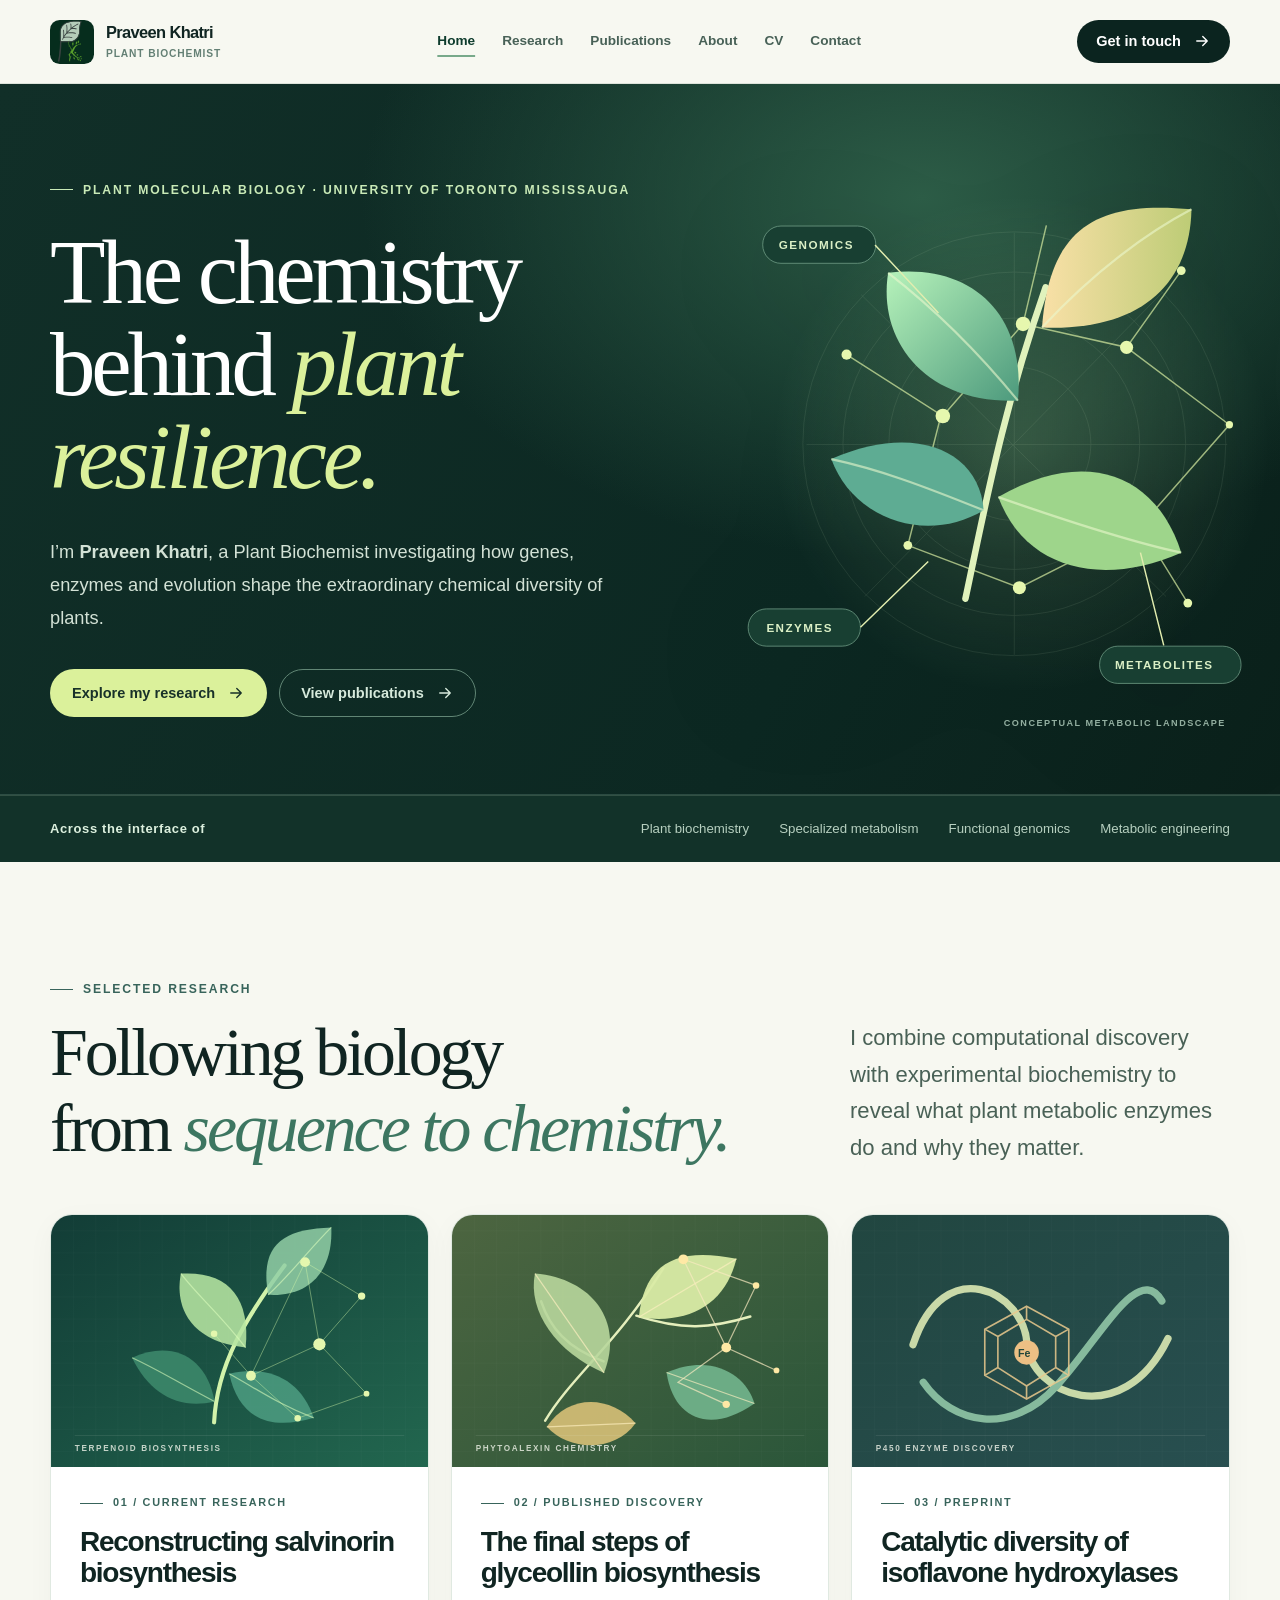
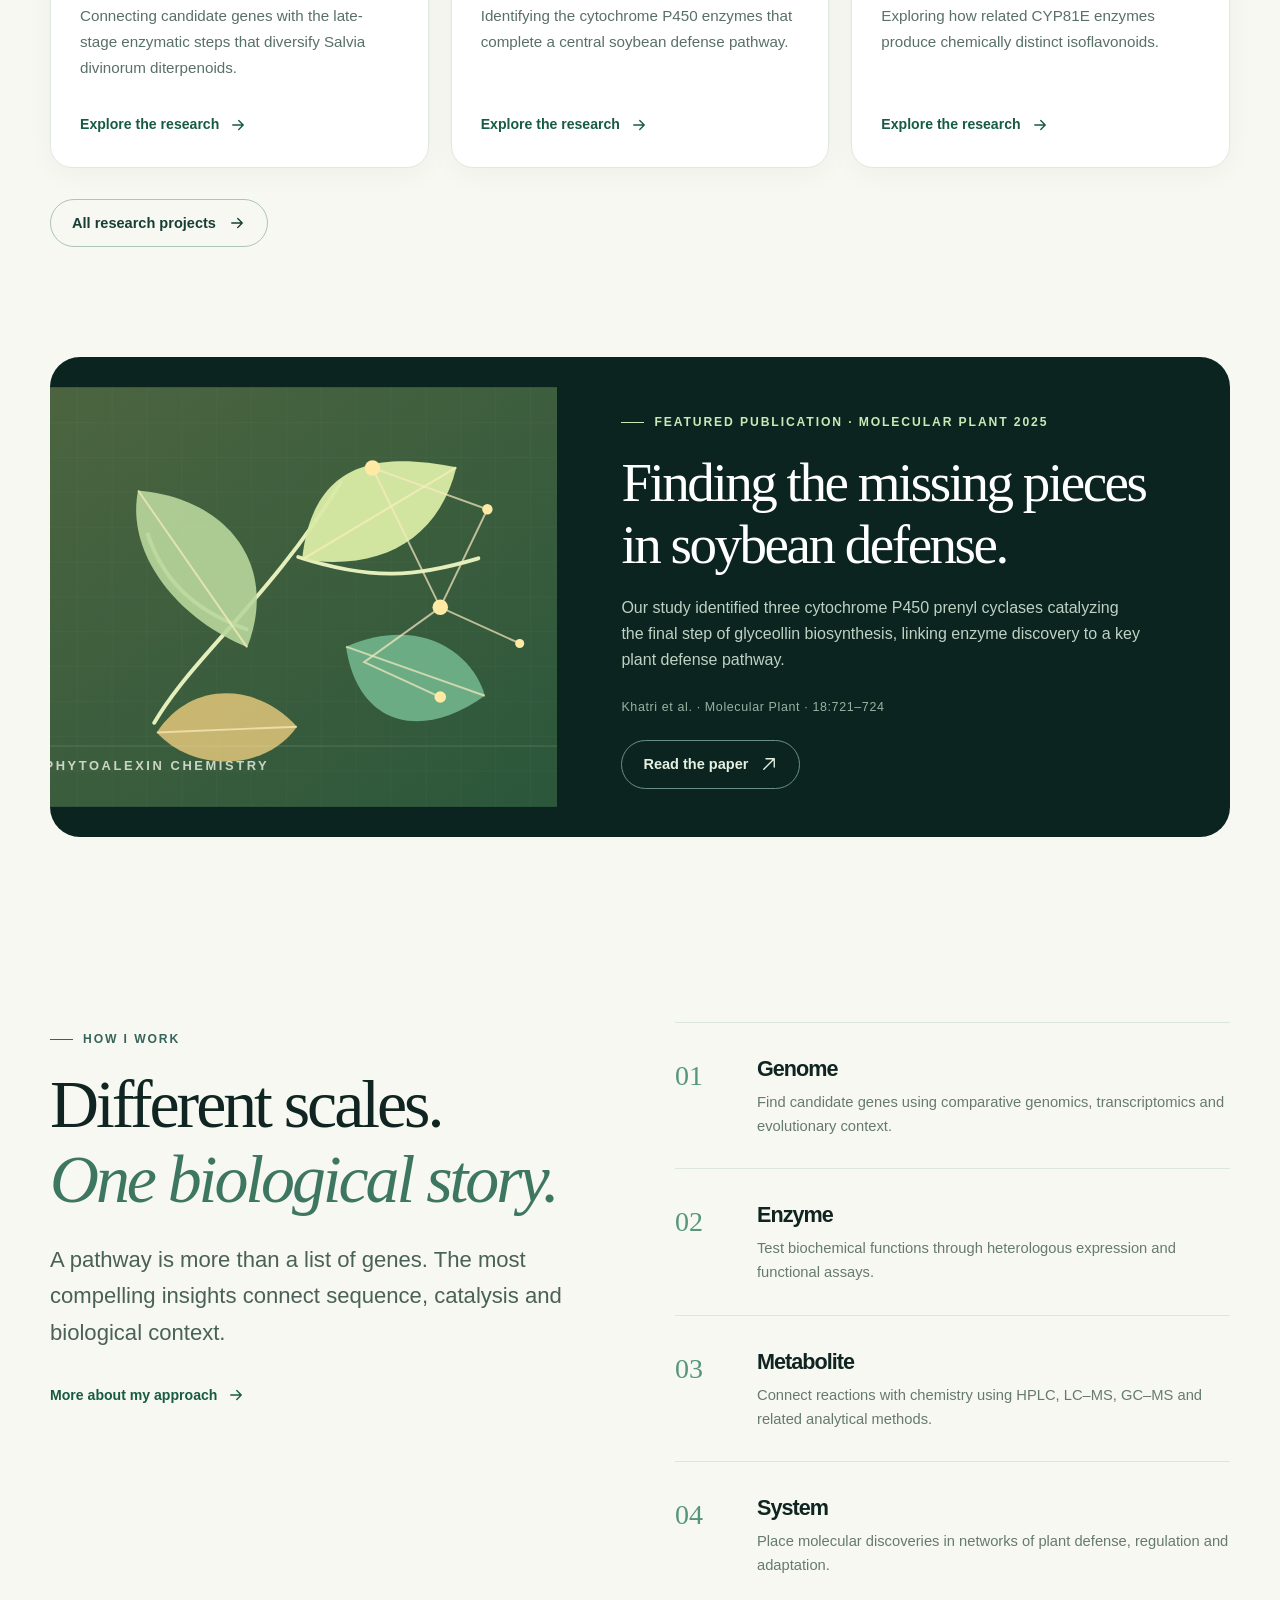
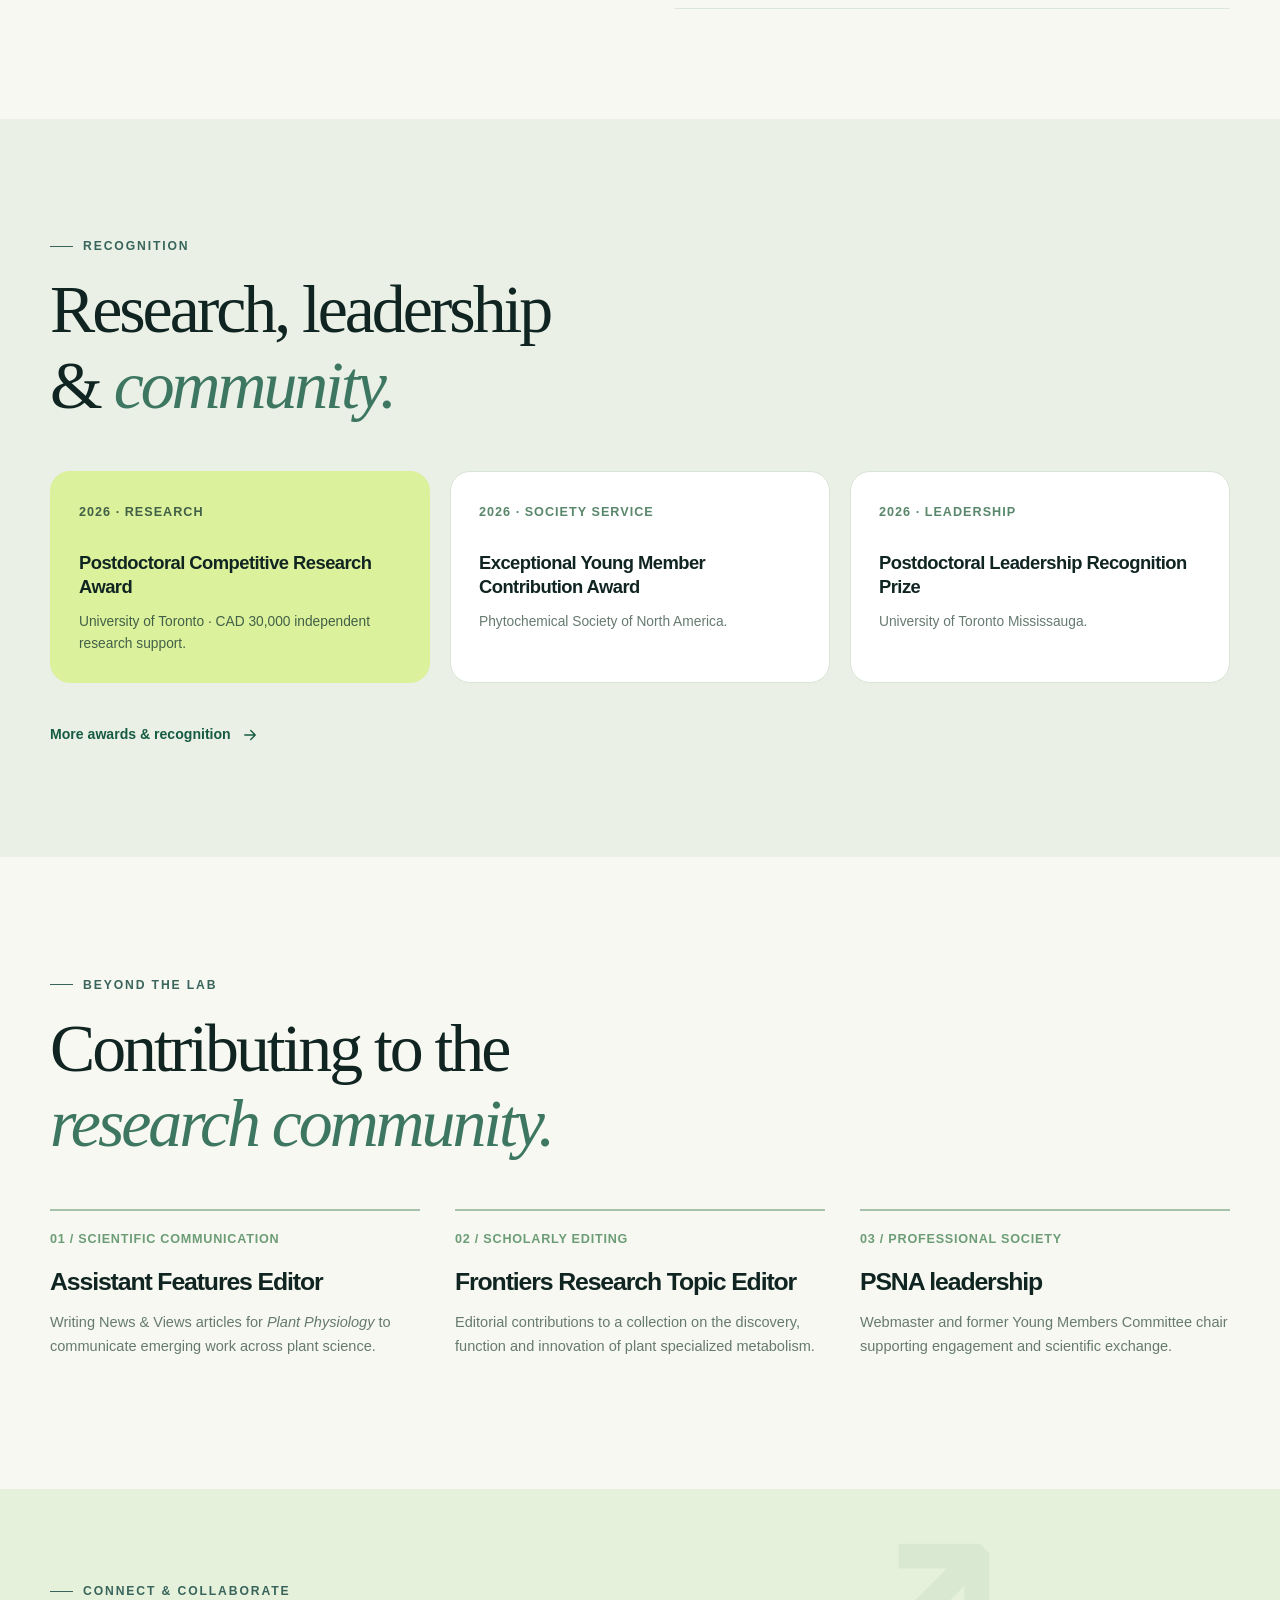
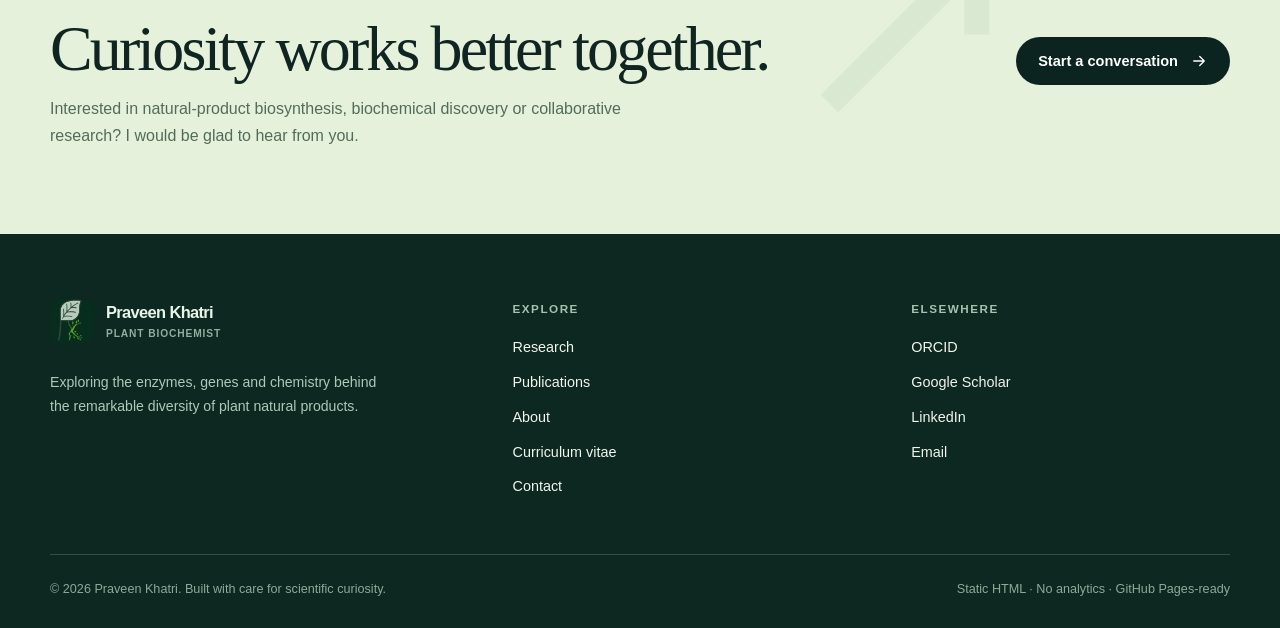
==== commit 854100c0: "Update index.html" ====
--- a/index.html
+++ b/index.html
@@ -1 +1,17 @@
-<!doctype html><html lang="en"><head><meta charset="utf-8"><meta name="viewport" content="width=device-width,initial-scale=1"><meta name="color-scheme" content="light"><meta name="theme-color" content="#0b241f"><title>Plant specialized metabolism &amp; enzyme discovery | Praveen Khatri</title><meta name="description" content="Praveen Khatri is a plant Biochemist at the University of Toronto Mississauga studying specialized metabolism, cytochrome P450 enzymes and plant defense."><meta name="author" content="Praveen Khatri"><meta property="og:type" content="website"><meta property="og:title" content="Plant specialized metabolism &amp; enzyme discovery | Praveen Khatri"><meta property="og:description" content="Praveen Khatri is a Plant Biochemist at the University of Toronto Mississauga studying specialized metabolism, cytochrome P450 enzymes and plant defense."><link rel="icon" type="image/png" sizes="192x192" href="assets/images/favicon.png"><link rel="apple-touch-icon" sizes="180x180" href="assets/images/apple-touch-icon.png"><link rel="stylesheet" href="assets/css/style.css"><script src="assets/js/main.js" defer></script></head><body><a class="skip-link" href="#main">Skip to main content</a><header class="site-header"><div class="shell nav-inner"><a class="brand" href="index.html" aria-label="Praveen Khatri, home"><span class="brand-mark" aria-hidden="true">Pk</span><span class="brand-text">Praveen Khatri<span>Plant Biochemist</span></span></a><nav class="site-nav" id="primary-navigation" aria-label="Main navigation"><a href="index.html" aria-current="page">Home</a><a href="research.html">Research</a><a href="publications.html">Publications</a><a href="about.html">About</a><a href="cv.html">CV</a><a href="contact.html" >Contact</a></nav><div class="nav-actions"><a class="btn btn-dark nav-cta" href="contact.html">Get in touch<svg aria-hidden="true" viewBox="0 0 24 24" fill="none" stroke="currentColor" stroke-width="1.8" stroke-linecap="round" stroke-linejoin="round"><path d="M5 12h14m-6-6 6 6-6 6"/></svg></a><button class="menu-toggle" type="button" data-menu-toggle aria-expanded="false" aria-controls="primary-navigation" aria-label="Toggle navigation"><svg viewBox="0 0 24 24" fill="none" stroke="currentColor" stroke-width="1.8" stroke-linecap="round"><path d="M4 7h16M4 12h16M4 17h16"/></svg></button></div></div></header><main id="main"><section class="hero"><div class="shell hero-grid"><div class="hero-content"><span class="eyebrow light">Plant molecular biology · University of Toronto Mississauga</span><h1>The chemistry behind <em>plant resilience.</em></h1><p class="intro">I’m <strong>Praveen Khatri</strong>, a Plant Biochemist investigating how genes, enzymes and evolution shape the extraordinary chemical diversity of plants.</p><div class="hero-actions"><a class="btn btn-primary" href="research.html">Explore my research<svg aria-hidden="true" viewBox="0 0 24 24" fill="none" stroke="currentColor" stroke-width="1.8" stroke-linecap="round" stroke-linejoin="round"><path d="M5 12h14m-6-6 6 6-6 6"/></svg></a><a class="btn btn-outline" href="publications.html">View publications<svg aria-hidden="true" viewBox="0 0 24 24" fill="none" stroke="currentColor" stroke-width="1.8" stroke-linecap="round" stroke-linejoin="round"><path d="M5 12h14m-6-6 6 6-6 6"/></svg></a></div></div><div class="hero-graphic"><img src="assets/images/hero-biosynthesis.svg" alt="Conceptual illustration connecting plant leaves, molecular networks and enzyme discovery" width="790" height="800"></div></div></section><div class="hero-foot"><div class="shell hero-foot-inner"><strong>Across the interface of</strong><div><span>Plant biochemistry</span><span>Specialized metabolism</span><span>Functional genomics</span><span>Metabolic engineering</span></div></div></div><section class="section"><div class="shell"><div class="section-header"><div><span class="eyebrow">Selected research</span><h2>Following biology<br>from <span class="serif-italic">sequence to chemistry.</span></h2></div><p class="lead">I combine computational discovery with experimental biochemistry to reveal what plant metabolic enzymes do and why they matter.</p></div><div class="grid-3"><article class="research-card"><img src="assets/images/art-salvia.svg" alt="Conceptual illustration: Reconstructing salvinorin biosynthesis" width="920" height="650"><div class="research-card-body"><span class="eyebrow">01 / Current research</span><h3>Reconstructing salvinorin biosynthesis</h3><p>Connecting candidate genes with the late-stage enzymatic steps that diversify Salvia divinorum diterpenoids.</p><a class="text-link" href="research.html">Explore the research<svg aria-hidden="true" viewBox="0 0 24 24" fill="none" stroke="currentColor" stroke-width="1.8" stroke-linecap="round" stroke-linejoin="round"><path d="M5 12h14m-6-6 6 6-6 6"/></svg></a></div></article><article class="research-card"><img src="assets/images/art-soybean.svg" alt="Conceptual illustration: The final steps of glyceollin biosynthesis" width="920" height="650"><div class="research-card-body"><span class="eyebrow">02 / Published discovery</span><h3>The final steps of glyceollin biosynthesis</h3><p>Identifying the cytochrome P450 enzymes that complete a central soybean defense pathway.</p><a class="text-link" href="research.html">Explore the research<svg aria-hidden="true" viewBox="0 0 24 24" fill="none" stroke="currentColor" stroke-width="1.8" stroke-linecap="round" stroke-linejoin="round"><path d="M5 12h14m-6-6 6 6-6 6"/></svg></a></div></article><article class="research-card"><img src="assets/images/art-enzyme.svg" alt="Conceptual illustration: Catalytic diversity of isoflavone hydroxylases" width="920" height="650"><div class="research-card-body"><span class="eyebrow">03 / Preprint</span><h3>Catalytic diversity of isoflavone hydroxylases</h3><p>Exploring how related CYP81E enzymes produce chemically distinct isoflavonoids.</p><a class="text-link" href="research.html">Explore the research<svg aria-hidden="true" viewBox="0 0 24 24" fill="none" stroke="currentColor" stroke-width="1.8" stroke-linecap="round" stroke-linejoin="round"><path d="M5 12h14m-6-6 6 6-6 6"/></svg></a></div></article></div><div style="margin-top:31px"><a class="btn btn-outline" href="research.html">All research projects<svg aria-hidden="true" viewBox="0 0 24 24" fill="none" stroke="currentColor" stroke-width="1.8" stroke-linecap="round" stroke-linejoin="round"><path d="M5 12h14m-6-6 6 6-6 6"/></svg></a></div></div></section><section class="section-sm" style="padding-top:0"><div class="shell"><div class="featured"><div class="featured-art"><img src="assets/images/art-soybean.svg" alt="Original conceptual illustration of soybean leaf chemistry and a molecular network" width="920" height="650"></div><div class="featured-content"><span class="eyebrow light">Featured publication · Molecular Plant 2025</span><h2>Finding the missing pieces in soybean defense.</h2><p>Our study identified three cytochrome P450 prenyl cyclases catalyzing the final step of glyceollin biosynthesis, linking enzyme discovery to a key plant defense pathway.</p><div class="meta">Khatri et al. · Molecular Plant · 18:721–724</div><a class="btn btn-outline" href="https://doi.org/10.1016/j.molp.2025.01.022" target="_blank" rel="noopener noreferrer">Read the paper<svg aria-hidden="true" viewBox="0 0 24 24" fill="none" stroke="currentColor" stroke-width="1.8" stroke-linecap="round" stroke-linejoin="round"><path d="M8 5h11v11M19 5 5 19"/></svg></a></div></div></div></section><section class="section"><div class="shell process-wrap"><div class="process-intro"><span class="eyebrow">How I work</span><h2>Different scales.<br><span class="serif-italic">One biological story.</span></h2><p class="lead">A pathway is more than a list of genes. The most compelling insights connect sequence, catalysis and biological context.</p><a class="text-link" href="about.html">More about my approach<svg aria-hidden="true" viewBox="0 0 24 24" fill="none" stroke="currentColor" stroke-width="1.8" stroke-linecap="round" stroke-linejoin="round"><path d="M5 12h14m-6-6 6 6-6 6"/></svg></a></div><div class="process-list"><div class="process-item"><span class="process-number">01</span><div><h3>Genome</h3><p>Find candidate genes using comparative genomics, transcriptomics and evolutionary context.</p></div></div><div class="process-item"><span class="process-number">02</span><div><h3>Enzyme</h3><p>Test biochemical functions through heterologous expression and functional assays.</p></div></div><div class="process-item"><span class="process-number">03</span><div><h3>Metabolite</h3><p>Connect reactions with chemistry using HPLC, LC–MS, GC–MS and related analytical methods.</p></div></div><div class="process-item"><span class="process-number">04</span><div><h3>System</h3><p>Place molecular discoveries in networks of plant defense, regulation and adaptation.</p></div></div></div></div></section><section class="section honors-section"><div class="shell"><div class="section-header"><div><span class="eyebrow">Recognition</span><h2>Research, leadership<br>&amp; <span class="serif-italic">community.</span></h2></div></div><div class="award-highlight"><article class="award-card"><span class="year">2026 · RESEARCH</span><h3>Postdoctoral Competitive Research Award</h3><p>University of Toronto · CAD 30,000 independent research support.</p></article><article class="award-card"><span class="year">2026 · SOCIETY SERVICE</span><h3>Exceptional Young Member Contribution Award</h3><p>Phytochemical Society of North America.</p></article><article class="award-card"><span class="year">2026 · LEADERSHIP</span><h3>Postdoctoral Leadership Recognition Prize</h3><p>University of Toronto Mississauga.</p></article></div><div style="margin-top:28px"><a class="text-link" href="about.html#awards">More awards &amp; recognition<svg aria-hidden="true" viewBox="0 0 24 24" fill="none" stroke="currentColor" stroke-width="1.8" stroke-linecap="round" stroke-linejoin="round"><path d="M5 12h14m-6-6 6 6-6 6"/></svg></a></div></div></section><section class="section"><div class="shell"><div class="section-header"><div><span class="eyebrow">Beyond the lab</span><h2>Contributing to the<br><span class="serif-italic">research community.</span></h2></div></div><div class="community-grid"><article class="community-col"><span class="num">01 / SCIENTIFIC COMMUNICATION</span><h3>Assistant Features Editor</h3><p>Writing News &amp; Views articles for <em>Plant Physiology</em> to communicate emerging work across plant science.</p></article><article class="community-col"><span class="num">02 / SCHOLARLY EDITING</span><h3>Frontiers Research Topic Editor</h3><p>Editorial contributions to a collection on the discovery, function and innovation of plant specialized metabolism.</p></article><article class="community-col"><span class="num">03 / PROFESSIONAL SOCIETY</span><h3>PSNA leadership</h3><p>Webmaster and former Young Members Committee chair supporting engagement and scientific exchange.</p></article></div></div></section><section class="cta-band"><div class="shell cta-inner"><div><span class="eyebrow">Connect & collaborate</span><h2>Curiosity works better together.</h2><p>Interested in natural-product biosynthesis, biochemical discovery or collaborative research? I would be glad to hear from you.</p></div><a class="btn btn-dark" href="contact.html">Start a conversation<svg aria-hidden="true" viewBox="0 0 24 24" fill="none" stroke="currentColor" stroke-width="1.8" stroke-linecap="round" stroke-linejoin="round"><path d="M5 12h14m-6-6 6 6-6 6"/></svg></a></div></section></main><footer class="site-footer"><div class="shell"><div class="footer-grid"><div class="footer-brand"><a class="brand" href="index.html"><span class="brand-mark" aria-hidden="true">Pk</span><span class="brand-text">Praveen Khatri<span>Plant Biochemist</span></span></a><p>Exploring the enzymes, genes and chemistry behind the remarkable diversity of plant natural products.</p></div><div><div class="footer-title">Explore</div><div class="footer-links"><a href="research.html">Research</a><a href="publications.html">Publications</a><a href="about.html">About</a><a href="cv.html">Curriculum vitae</a><a href="contact.html">Contact</a></div></div><div><div class="footer-title">Elsewhere</div><div class="footer-links"><a href="https://orcid.org/0000-0001-6589-3450" target="_blank" rel="noopener noreferrer">ORCID</a><a href="https://bit.ly/3sAjuCn" target="_blank" rel="noopener noreferrer">Google Scholar</a><a href="https://www.linkedin.com/in/pkhatri4/" target="_blank" rel="noopener noreferrer">LinkedIn</a><a href="mailto:praveen.khatri@utoronto.ca">Email</a></div></div></div><div class="footer-bottom"><span>© <span data-year>2026</span> Praveen Khatri. Built with care for scientific curiosity.</span><span>Static HTML · No analytics · GitHub Pages-ready</span></div></div></footer></body></html>
+<!doctype html><html lang="en"><head><meta charset="utf-8"><meta name="viewport" content="width=device-width,initial-scale=1"><meta name="color-scheme" content="light"><meta name="theme-color" content="#0b241f"><title>Plant specialized metabolism &amp; enzyme discovery | Praveen Khatri</title><meta name="description" content="Praveen Khatri is a plant Biochemist at the University of Toronto Mississauga studying specialized metabolism, cytochrome P450 enzymes and plant defense."><meta name="author" content="Praveen Khatri"><meta property="og:type" content="website"><meta property="og:title" content="Plant specialized metabolism &amp; enzyme discovery | Praveen Khatri"><meta property="og:description" content="Praveen Khatri is a Plant Biochemist at the University of Toronto Mississauga studying specialized metabolism, cytochrome P450 enzymes and plant defense."><link rel="icon" type="image/png" sizes="192x192" href="assets/images/favicon.png"><link rel="apple-touch-icon" sizes="180x180" href="assets/images/apple-touch-icon.png"><link rel="stylesheet" href="assets/css/style.css"><script src="assets/js/main.js" defer></script></head><body><a class="skip-link" href="#main">Skip to main content</a><header class="site-header"><div class="shell nav-inner"><a class="brand" href="index.html" aria-label="Praveen Khatri, home">
+<img
+  src="assets/images/logo.svg"
+  class="brand-logo"
+  alt=""
+  width="44"
+  height="44"
+>
+<span class="brand-text">Praveen Khatri<span>Plant Biochemist</span></span></a><nav class="site-nav" id="primary-navigation" aria-label="Main navigation"><a href="index.html" aria-current="page">Home</a><a href="research.html">Research</a><a href="publications.html">Publications</a><a href="about.html">About</a><a href="cv.html">CV</a><a href="contact.html" >Contact</a></nav><div class="nav-actions"><a class="btn btn-dark nav-cta" href="contact.html">Get in touch<svg aria-hidden="true" viewBox="0 0 24 24" fill="none" stroke="currentColor" stroke-width="1.8" stroke-linecap="round" stroke-linejoin="round"><path d="M5 12h14m-6-6 6 6-6 6"/></svg></a><button class="menu-toggle" type="button" data-menu-toggle aria-expanded="false" aria-controls="primary-navigation" aria-label="Toggle navigation"><svg viewBox="0 0 24 24" fill="none" stroke="currentColor" stroke-width="1.8" stroke-linecap="round"><path d="M4 7h16M4 12h16M4 17h16"/></svg></button></div></div></header><main id="main"><section class="hero"><div class="shell hero-grid"><div class="hero-content"><span class="eyebrow light">Plant molecular biology · University of Toronto Mississauga</span><h1>The chemistry behind <em>plant resilience.</em></h1><p class="intro">I’m <strong>Praveen Khatri</strong>, a Plant Biochemist investigating how genes, enzymes and evolution shape the extraordinary chemical diversity of plants.</p><div class="hero-actions"><a class="btn btn-primary" href="research.html">Explore my research<svg aria-hidden="true" viewBox="0 0 24 24" fill="none" stroke="currentColor" stroke-width="1.8" stroke-linecap="round" stroke-linejoin="round"><path d="M5 12h14m-6-6 6 6-6 6"/></svg></a><a class="btn btn-outline" href="publications.html">View publications<svg aria-hidden="true" viewBox="0 0 24 24" fill="none" stroke="currentColor" stroke-width="1.8" stroke-linecap="round" stroke-linejoin="round"><path d="M5 12h14m-6-6 6 6-6 6"/></svg></a></div></div><div class="hero-graphic"><img src="assets/images/hero-biosynthesis.svg" alt="Conceptual illustration connecting plant leaves, molecular networks and enzyme discovery" width="790" height="800"></div></div></section><div class="hero-foot"><div class="shell hero-foot-inner"><strong>Across the interface of</strong><div><span>Plant biochemistry</span><span>Specialized metabolism</span><span>Functional genomics</span><span>Metabolic engineering</span></div></div></div><section class="section"><div class="shell"><div class="section-header"><div><span class="eyebrow">Selected research</span><h2>Following biology<br>from <span class="serif-italic">sequence to chemistry.</span></h2></div><p class="lead">I combine computational discovery with experimental biochemistry to reveal what plant metabolic enzymes do and why they matter.</p></div><div class="grid-3"><article class="research-card"><img src="assets/images/art-salvia.svg" alt="Conceptual illustration: Reconstructing salvinorin biosynthesis" width="920" height="650"><div class="research-card-body"><span class="eyebrow">01 / Current research</span><h3>Reconstructing salvinorin biosynthesis</h3><p>Connecting candidate genes with the late-stage enzymatic steps that diversify Salvia divinorum diterpenoids.</p><a class="text-link" href="research.html">Explore the research<svg aria-hidden="true" viewBox="0 0 24 24" fill="none" stroke="currentColor" stroke-width="1.8" stroke-linecap="round" stroke-linejoin="round"><path d="M5 12h14m-6-6 6 6-6 6"/></svg></a></div></article><article class="research-card"><img src="assets/images/art-soybean.svg" alt="Conceptual illustration: The final steps of glyceollin biosynthesis" width="920" height="650"><div class="research-card-body"><span class="eyebrow">02 / Published discovery</span><h3>The final steps of glyceollin biosynthesis</h3><p>Identifying the cytochrome P450 enzymes that complete a central soybean defense pathway.</p><a class="text-link" href="research.html">Explore the research<svg aria-hidden="true" viewBox="0 0 24 24" fill="none" stroke="currentColor" stroke-width="1.8" stroke-linecap="round" stroke-linejoin="round"><path d="M5 12h14m-6-6 6 6-6 6"/></svg></a></div></article><article class="research-card"><img src="assets/images/art-enzyme.svg" alt="Conceptual illustration: Catalytic diversity of isoflavone hydroxylases" width="920" height="650"><div class="research-card-body"><span class="eyebrow">03 / Preprint</span><h3>Catalytic diversity of isoflavone hydroxylases</h3><p>Exploring how related CYP81E enzymes produce chemically distinct isoflavonoids.</p><a class="text-link" href="research.html">Explore the research<svg aria-hidden="true" viewBox="0 0 24 24" fill="none" stroke="currentColor" stroke-width="1.8" stroke-linecap="round" stroke-linejoin="round"><path d="M5 12h14m-6-6 6 6-6 6"/></svg></a></div></article></div><div style="margin-top:31px"><a class="btn btn-outline" href="research.html">All research projects<svg aria-hidden="true" viewBox="0 0 24 24" fill="none" stroke="currentColor" stroke-width="1.8" stroke-linecap="round" stroke-linejoin="round"><path d="M5 12h14m-6-6 6 6-6 6"/></svg></a></div></div></section><section class="section-sm" style="padding-top:0"><div class="shell"><div class="featured"><div class="featured-art"><img src="assets/images/art-soybean.svg" alt="Original conceptual illustration of soybean leaf chemistry and a molecular network" width="920" height="650"></div><div class="featured-content"><span class="eyebrow light">Featured publication · Molecular Plant 2025</span><h2>Finding the missing pieces in soybean defense.</h2><p>Our study identified three cytochrome P450 prenyl cyclases catalyzing the final step of glyceollin biosynthesis, linking enzyme discovery to a key plant defense pathway.</p><div class="meta">Khatri et al. · Molecular Plant · 18:721–724</div><a class="btn btn-outline" href="https://doi.org/10.1016/j.molp.2025.01.022" target="_blank" rel="noopener noreferrer">Read the paper<svg aria-hidden="true" viewBox="0 0 24 24" fill="none" stroke="currentColor" stroke-width="1.8" stroke-linecap="round" stroke-linejoin="round"><path d="M8 5h11v11M19 5 5 19"/></svg></a></div></div></div></section><section class="section"><div class="shell process-wrap"><div class="process-intro"><span class="eyebrow">How I work</span><h2>Different scales.<br><span class="serif-italic">One biological story.</span></h2><p class="lead">A pathway is more than a list of genes. The most compelling insights connect sequence, catalysis and biological context.</p><a class="text-link" href="about.html">More about my approach<svg aria-hidden="true" viewBox="0 0 24 24" fill="none" stroke="currentColor" stroke-width="1.8" stroke-linecap="round" stroke-linejoin="round"><path d="M5 12h14m-6-6 6 6-6 6"/></svg></a></div><div class="process-list"><div class="process-item"><span class="process-number">01</span><div><h3>Genome</h3><p>Find candidate genes using comparative genomics, transcriptomics and evolutionary context.</p></div></div><div class="process-item"><span class="process-number">02</span><div><h3>Enzyme</h3><p>Test biochemical functions through heterologous expression and functional assays.</p></div></div><div class="process-item"><span class="process-number">03</span><div><h3>Metabolite</h3><p>Connect reactions with chemistry using HPLC, LC–MS, GC–MS and related analytical methods.</p></div></div><div class="process-item"><span class="process-number">04</span><div><h3>System</h3><p>Place molecular discoveries in networks of plant defense, regulation and adaptation.</p></div></div></div></div></section><section class="section honors-section"><div class="shell"><div class="section-header"><div><span class="eyebrow">Recognition</span><h2>Research, leadership<br>&amp; <span class="serif-italic">community.</span></h2></div></div><div class="award-highlight"><article class="award-card"><span class="year">2026 · RESEARCH</span><h3>Postdoctoral Competitive Research Award</h3><p>University of Toronto · CAD 30,000 independent research support.</p></article><article class="award-card"><span class="year">2026 · SOCIETY SERVICE</span><h3>Exceptional Young Member Contribution Award</h3><p>Phytochemical Society of North America.</p></article><article class="award-card"><span class="year">2026 · LEADERSHIP</span><h3>Postdoctoral Leadership Recognition Prize</h3><p>University of Toronto Mississauga.</p></article></div><div style="margin-top:28px"><a class="text-link" href="about.html#awards">More awards &amp; recognition<svg aria-hidden="true" viewBox="0 0 24 24" fill="none" stroke="currentColor" stroke-width="1.8" stroke-linecap="round" stroke-linejoin="round"><path d="M5 12h14m-6-6 6 6-6 6"/></svg></a></div></div></section><section class="section"><div class="shell"><div class="section-header"><div><span class="eyebrow">Beyond the lab</span><h2>Contributing to the<br><span class="serif-italic">research community.</span></h2></div></div><div class="community-grid"><article class="community-col"><span class="num">01 / SCIENTIFIC COMMUNICATION</span><h3>Assistant Features Editor</h3><p>Writing News &amp; Views articles for <em>Plant Physiology</em> to communicate emerging work across plant science.</p></article><article class="community-col"><span class="num">02 / SCHOLARLY EDITING</span><h3>Frontiers Research Topic Editor</h3><p>Editorial contributions to a collection on the discovery, function and innovation of plant specialized metabolism.</p></article><article class="community-col"><span class="num">03 / PROFESSIONAL SOCIETY</span><h3>PSNA leadership</h3><p>Webmaster and former Young Members Committee chair supporting engagement and scientific exchange.</p></article></div></div></section><section class="cta-band"><div class="shell cta-inner"><div><span class="eyebrow">Connect & collaborate</span><h2>Curiosity works better together.</h2><p>Interested in natural-product biosynthesis, biochemical discovery or collaborative research? I would be glad to hear from you.</p></div><a class="btn btn-dark" href="contact.html">Start a conversation<svg aria-hidden="true" viewBox="0 0 24 24" fill="none" stroke="currentColor" stroke-width="1.8" stroke-linecap="round" stroke-linejoin="round"><path d="M5 12h14m-6-6 6 6-6 6"/></svg></a></div></section></main><footer class="site-footer"><div class="shell"><div class="footer-grid"><div class="footer-brand"><a class="brand" href="index.html">
+<img
+  src="assets/images/logo.svg"
+  class="brand-logo"
+  alt=""
+  width="44"
+  height="44"
+>
+<span class="brand-text">Praveen Khatri<span>Plant Biochemist</span></span></a><p>Exploring the enzymes, genes and chemistry behind the remarkable diversity of plant natural products.</p></div><div><div class="footer-title">Explore</div><div class="footer-links"><a href="research.html">Research</a><a href="publications.html">Publications</a><a href="about.html">About</a><a href="cv.html">Curriculum vitae</a><a href="contact.html">Contact</a></div></div><div><div class="footer-title">Elsewhere</div><div class="footer-links"><a href="https://orcid.org/0000-0001-6589-3450" target="_blank" rel="noopener noreferrer">ORCID</a><a href="https://bit.ly/3sAjuCn" target="_blank" rel="noopener noreferrer">Google Scholar</a><a href="https://www.linkedin.com/in/pkhatri4/" target="_blank" rel="noopener noreferrer">LinkedIn</a><a href="mailto:praveen.khatri@utoronto.ca">Email</a></div></div></div><div class="footer-bottom"><span>© <span data-year>2026</span> Praveen Khatri. Built with care for scientific curiosity.</span><span>Static HTML · No analytics · GitHub Pages-ready</span></div></div></footer></body></html>
